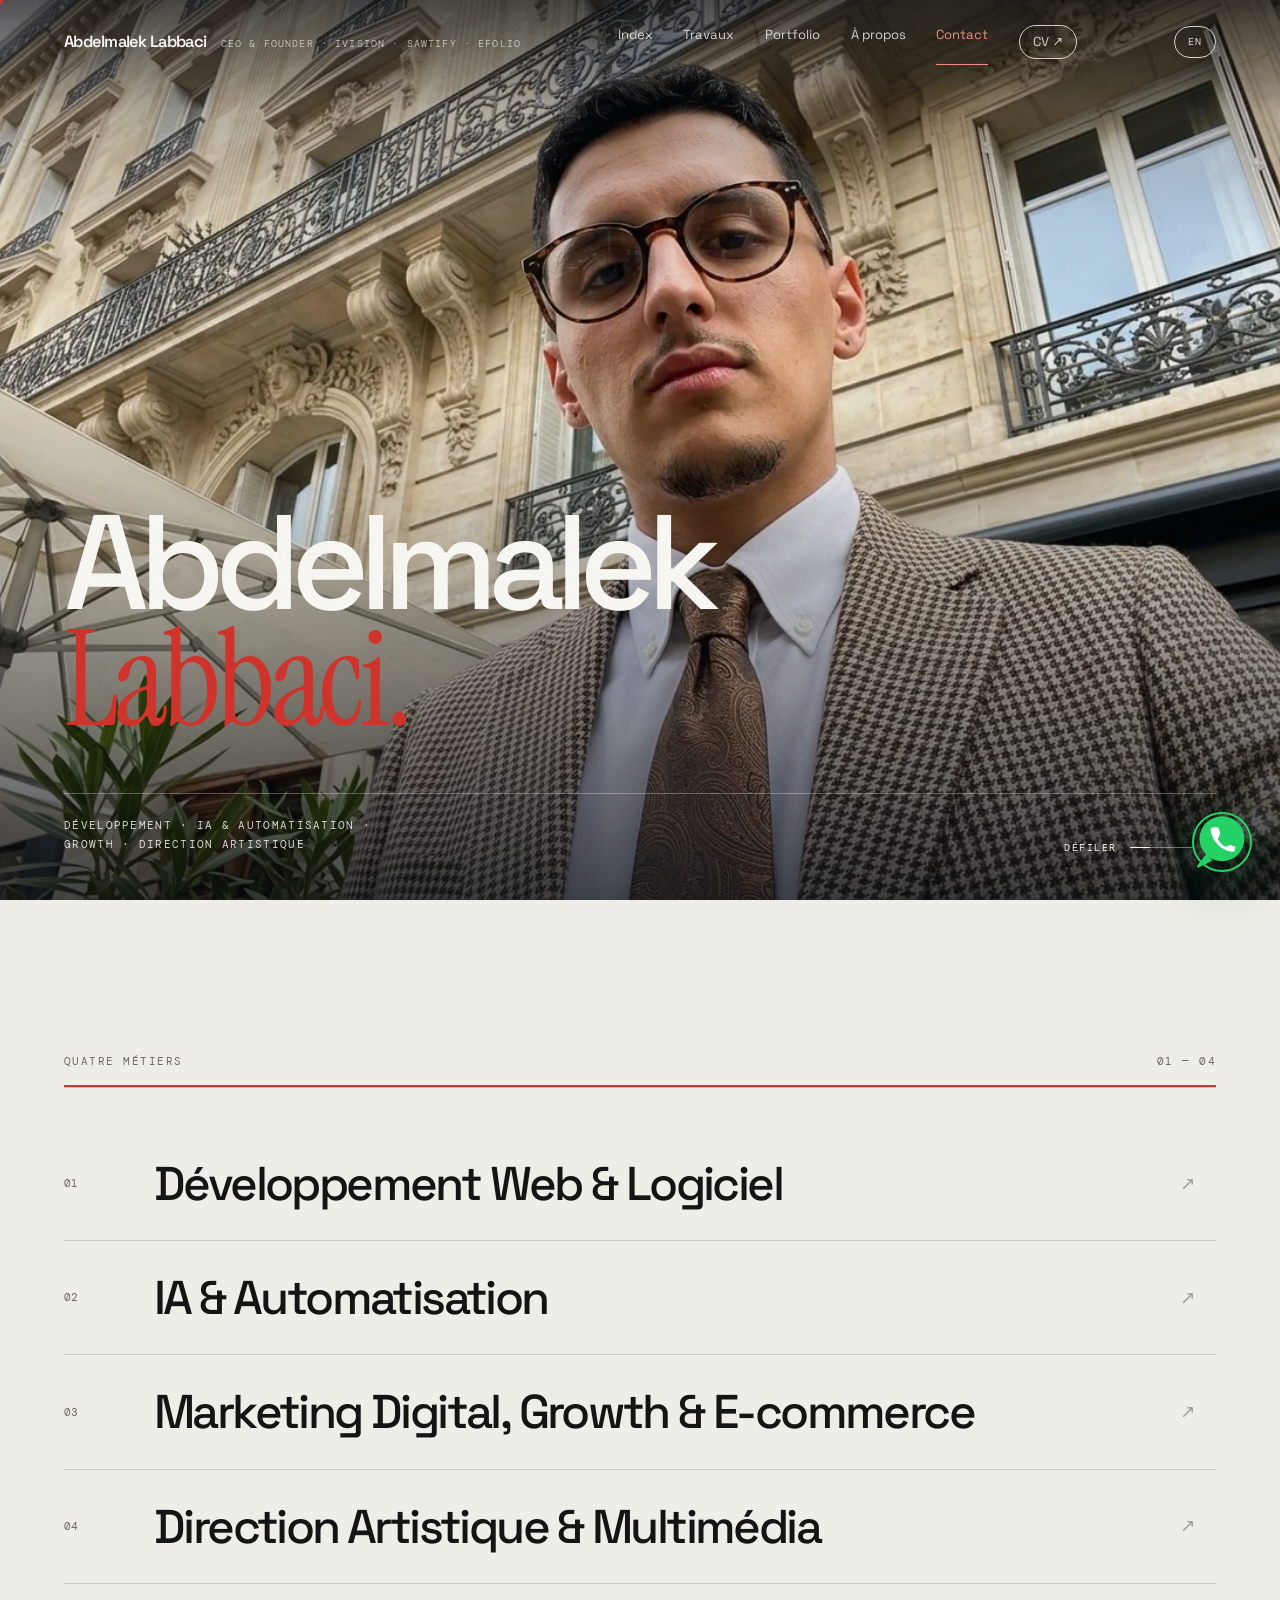
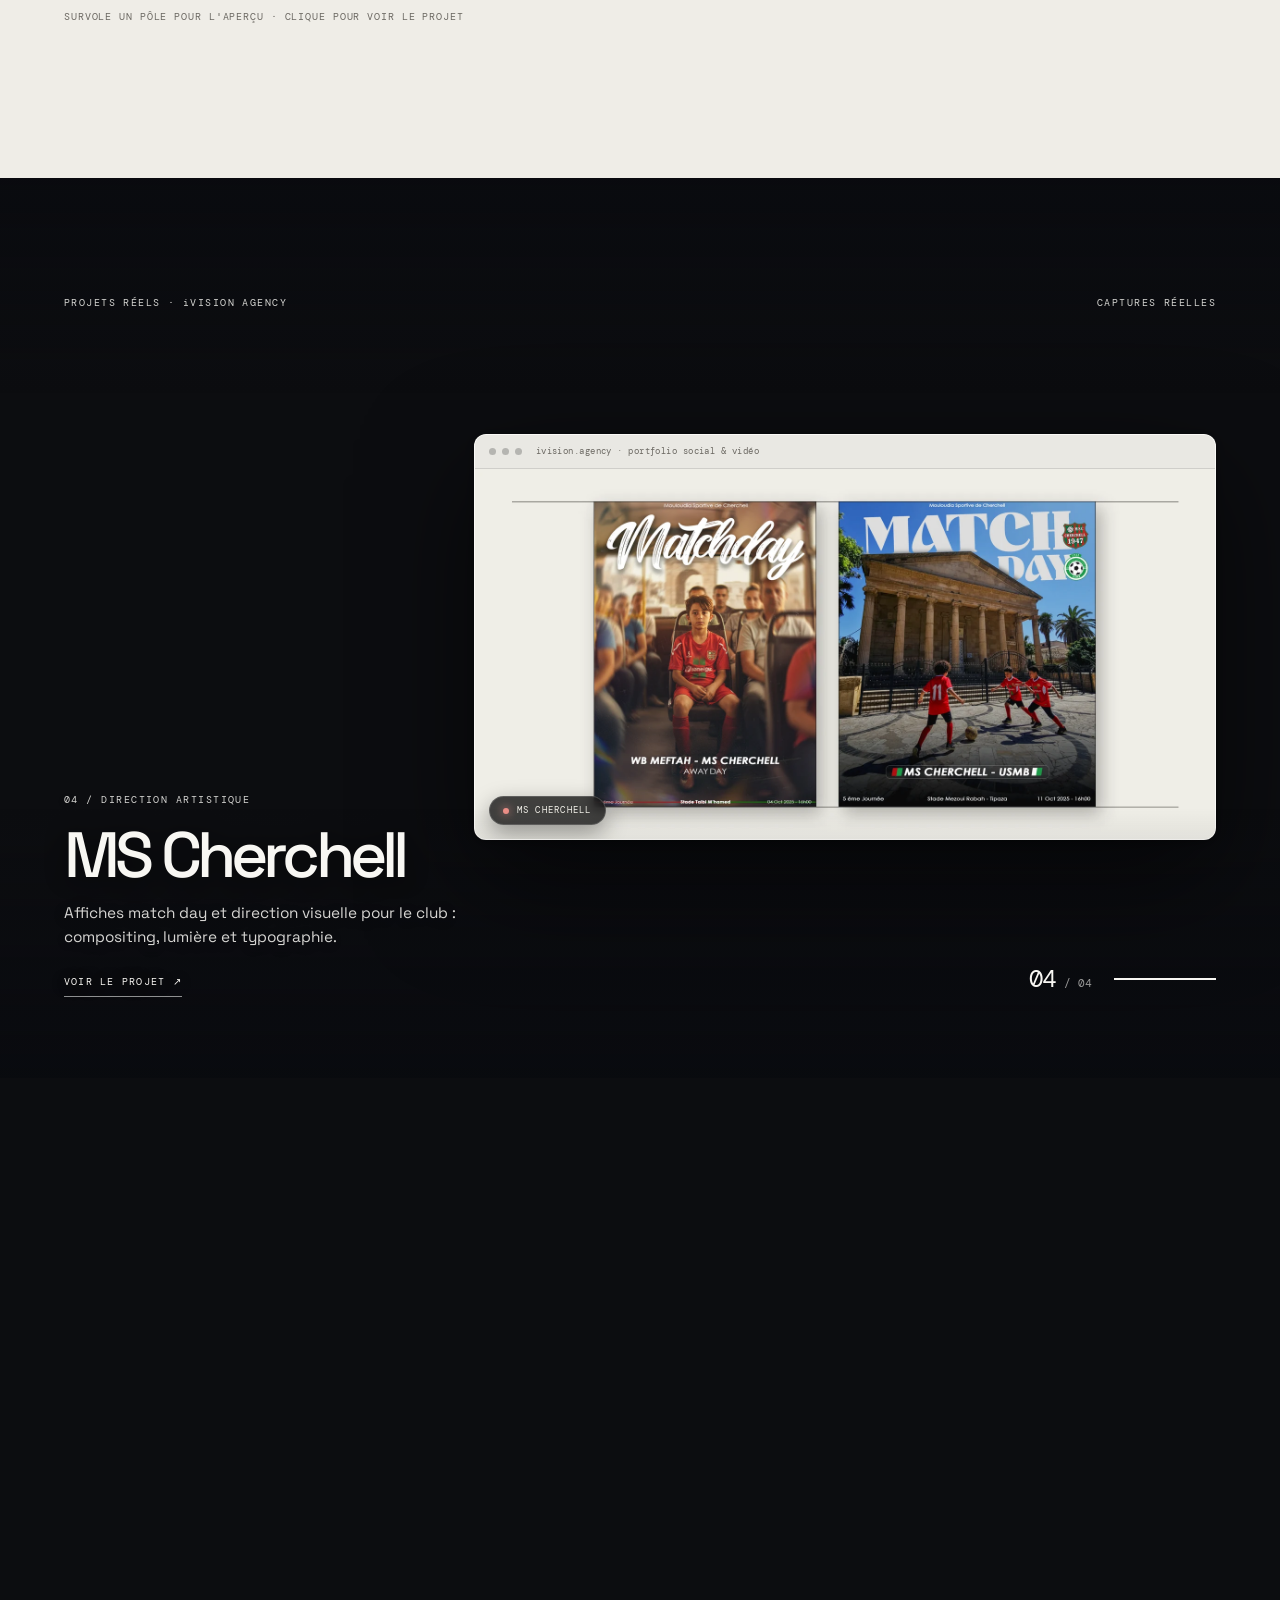
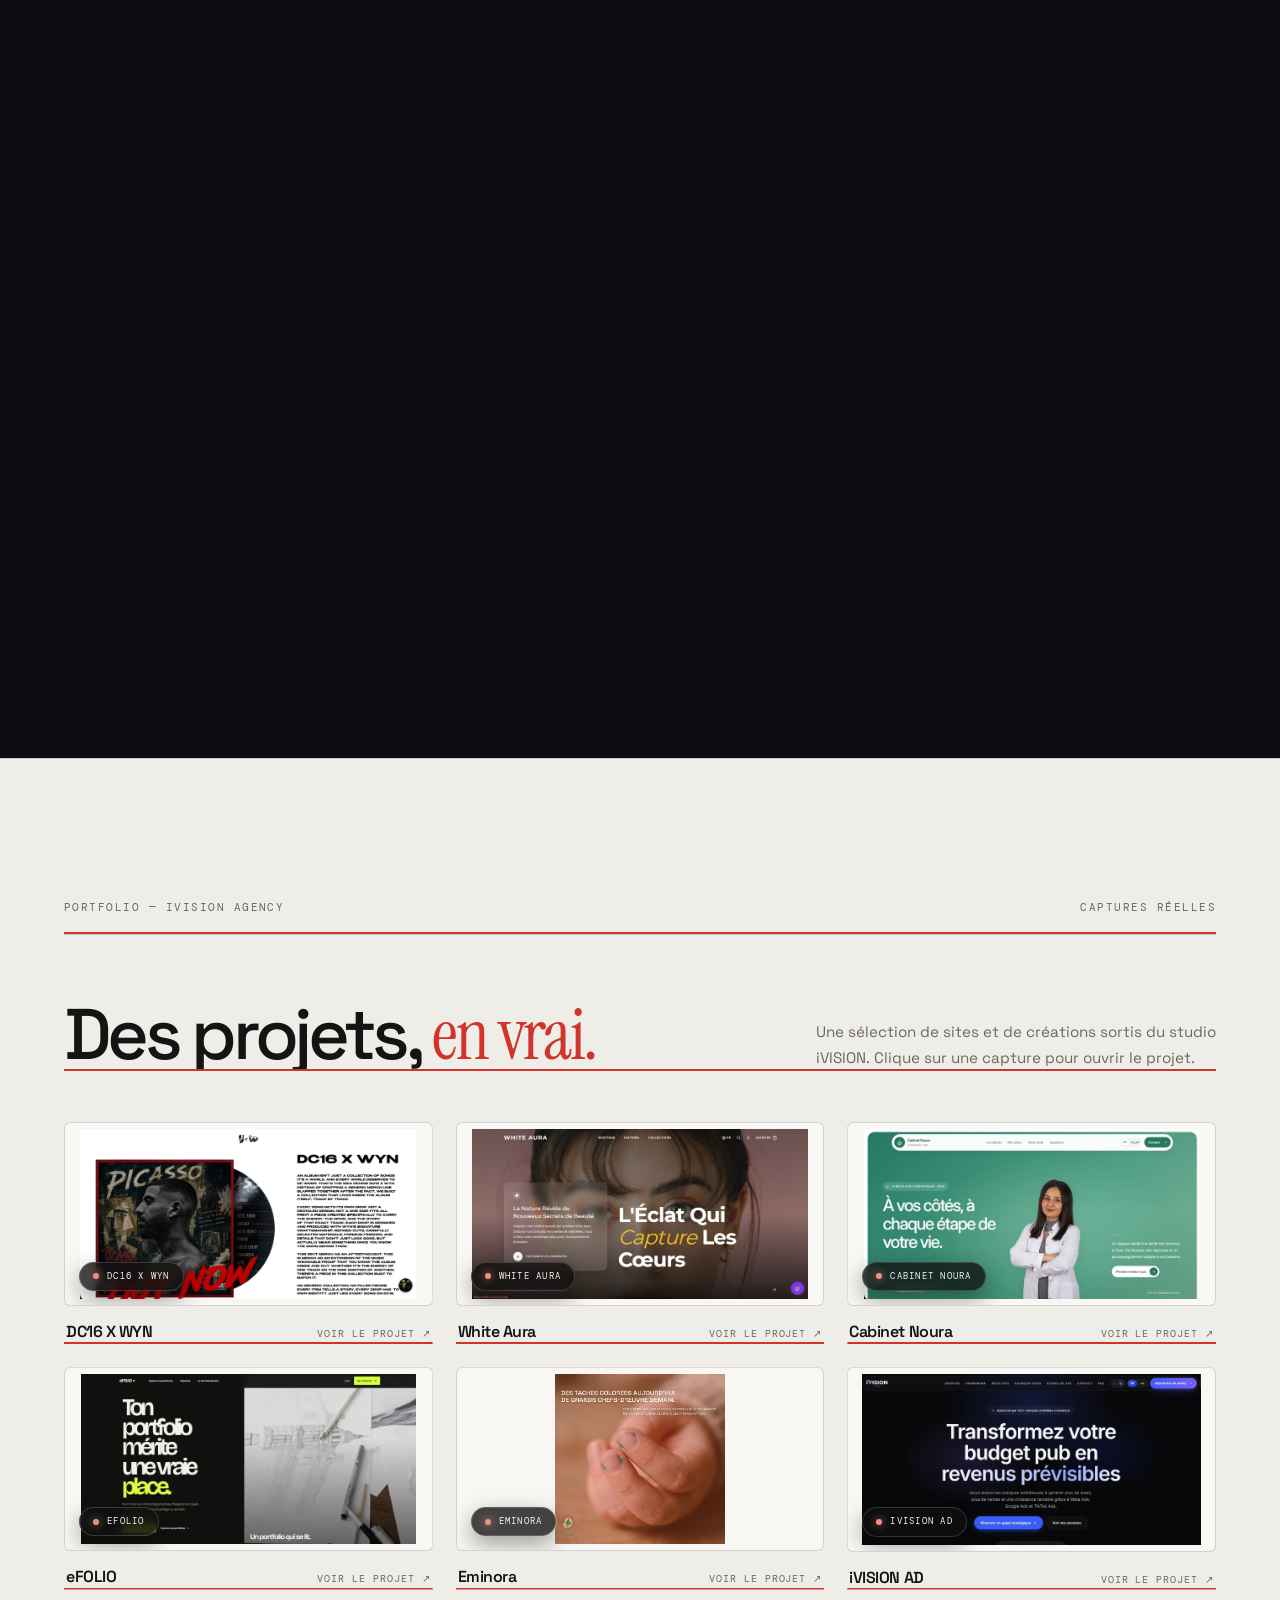
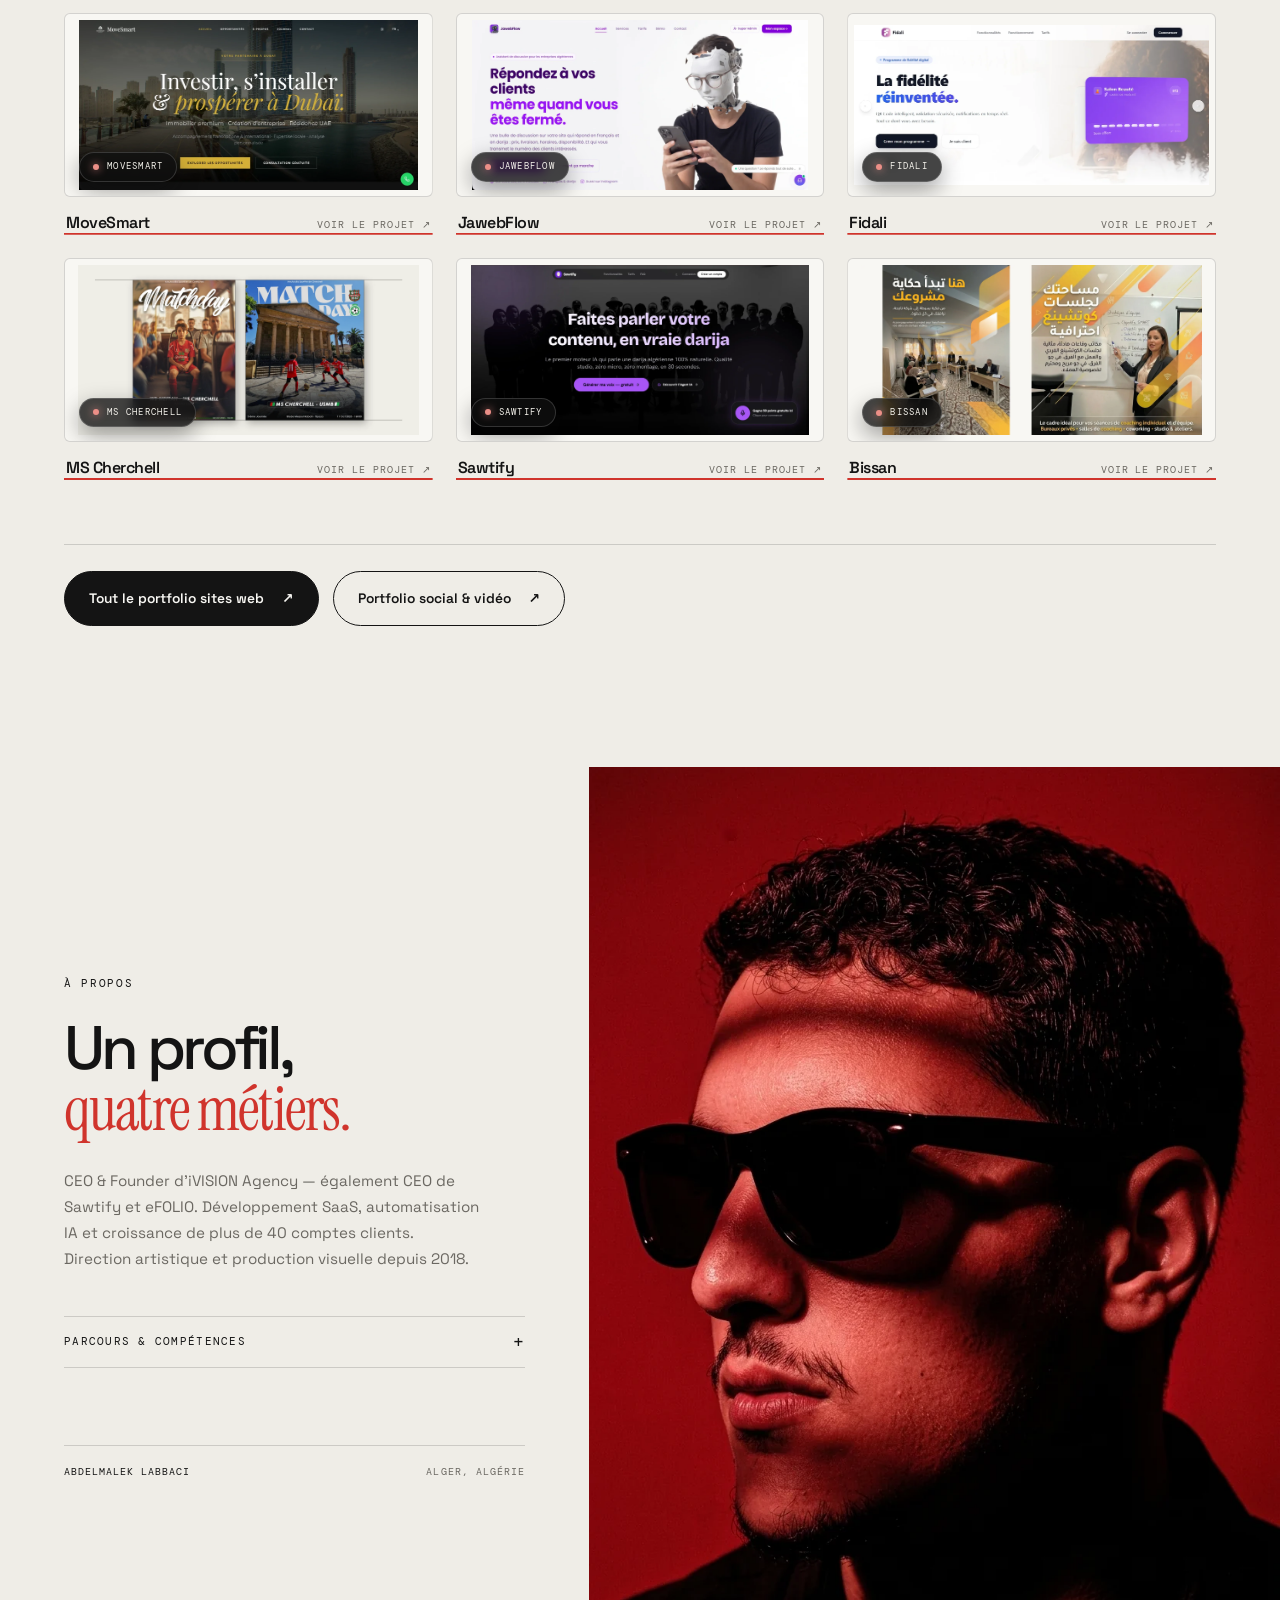
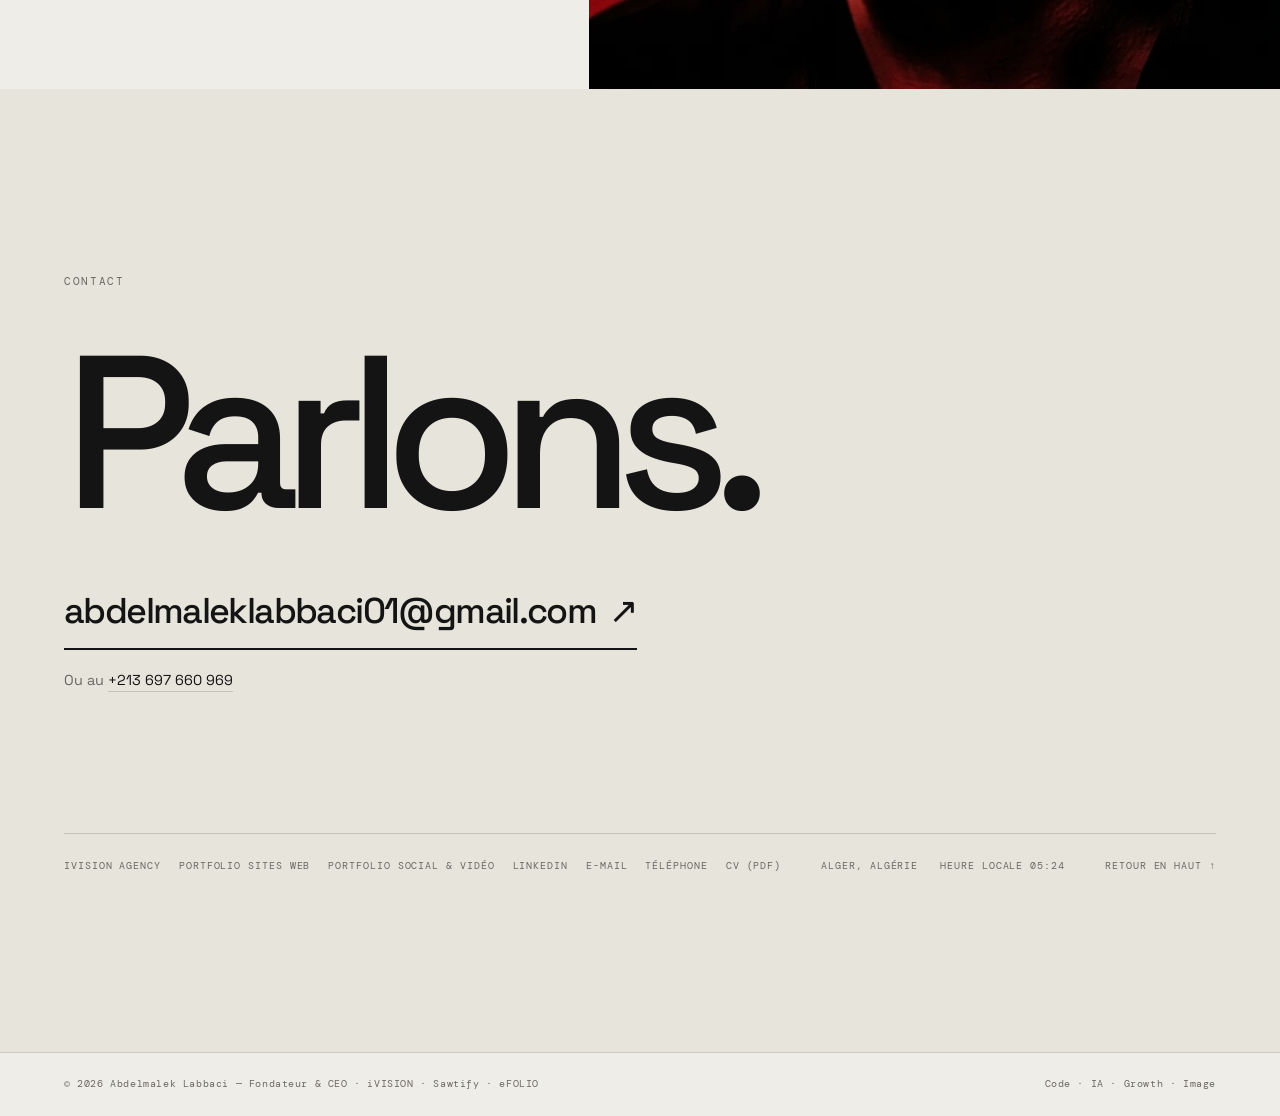
==== index.html @ 884bd398 "Add files via upload" ====
<!DOCTYPE html>
<html lang="fr">
<head>
  <meta charset="utf-8">
  <meta name="viewport" content="width=device-width, initial-scale=1">
  <meta name="description" content="Abdelmalek Labbaci — fondateur technique, développeur SaaS, growth & IA à Alger.">
  <meta name="theme-color" content="#EFEDE7">
  <meta property="og:type" content="website">
  <meta property="og:title" content="Abdelmalek Labbaci — Portfolio">
  <meta property="og:description" content="Fondateur technique, développeur SaaS, growth & IA à Alger. Fondateur d'iVISION Agency.">
  <meta property="og:image" content="apercu.png">
  <meta name="twitter:card" content="summary_large_image">
  <title>Abdelmalek Labbaci — Portfolio</title>
  <link rel="icon" type="image/svg+xml" href="favicon.svg">
  <link rel="preload" href="assets/fonts/space-grotesk-latin.woff2" as="font" type="font/woff2" crossorigin>
  <script>document.documentElement.classList.add('js')</script>
  <link rel="stylesheet" href="assets/css/style.css?v=20261109c">
</head>
<body>

  <div class="grain" aria-hidden="true"></div>
  <div class="progress" aria-hidden="true"><span id="progressBar"></span></div>

  <!-- ================= HEADER ================= -->
  <header class="header" id="header">
    <div class="header__inner wrap">
      <a class="brand" href="#top" aria-label="Retour en haut">
        <strong class="brand__full" data-bind="name">Abdelmalek Labbaci</strong><strong class="brand__short" aria-hidden="true" style="display:none">Abdelmalek</strong>
        <small data-bind="role">CEO &amp; Founder · iVISION · Sawtify · eFOLIO</small>
      </a>
      <nav class="nav" aria-label="Navigation principale">
        <a href="#index" data-i18n="nav.index">Index</a>
        <a href="#work" data-i18n="nav.work">Travaux</a>
        <a href="#portfolio" data-i18n="nav.portfolio">Portfolio</a>
        <a href="#about" data-i18n="nav.about">À propos</a>
        <a href="#contact" data-i18n="nav.contact">Contact</a>
        <a class="nav__cv" data-bind-href="cv" data-cv-download href="assets/RESUMEanglais.pdf" download><span data-i18n="nav.cv">CV</span> ↗</a>
      </nav>
      <div class="header__right">
        <button class="lang" id="langToggle" type="button" aria-label="Switch language">EN</button>
        <button class="menu-btn" id="menuBtn" type="button" aria-label="Ouvrir le menu" aria-expanded="false"><span class="menu-btn__label">MENU</span><span class="menu-btn__bars" aria-hidden="true"></span></button>
      </div>
    </div>
  </header>

  <!-- ================= MENU MOBILE ================= -->
  <div class="menu" id="mobileMenu" aria-hidden="true">
    <nav aria-label="Navigation mobile">
      <a href="#index"><span>01</span><span data-i18n="nav.index">Index</span></a>
      <a href="#work"><span>02</span><span data-i18n="nav.work">Travaux</span></a>
      <a href="#portfolio"><span>03</span><span data-i18n="nav.portfolio">Portfolio</span></a>
      <a href="#about"><span>04</span><span data-i18n="nav.about">À propos</span></a>
      <a href="#contact"><span>05</span><span data-i18n="nav.contact">Contact</span></a>
      <a data-bind-href="cv" data-cv-download href="assets/RESUMEanglais.pdf" download><span>06</span><span data-i18n="nav.cv">CV</span></a>
    </nav>
    <button class="menu__lang" id="menuLangToggle" type="button">EN</button>
    <div class="menu__foot"><span data-bind="email">abdelmaleklabbaci01@gmail.com</span><span data-bind="location">Alger, Algérie</span></div>
  </div>

  <main id="top">

    <!-- ================= HERO ================= -->
    <section class="hero" id="hero">
      <div class="hero__media"><img src="assets/img/abdelmalek-hero.webp" alt="Abdelmalek Labbaci" fetchpriority="high"></div>
      <div class="hero__shade" aria-hidden="true"></div>
      <div class="hero__topshade" aria-hidden="true"></div>
      <div class="hero__content wrap">
        <h1 class="hero__title" data-anim>
          <span data-bind="firstName">Abdelmalek</span>
          <em data-bind="lastName">Labbaci.</em>
        </h1>
        <div class="hero__foot" data-anim>
          <p class="hero__sub" data-i18n="hero.sub">Développement · IA &amp; automatisation · Growth · Direction artistique</p>
          <a class="hero__scroll" href="#index"><span data-i18n="hero.scroll">DÉFILER</span><span class="hero__scroll-line"></span><span aria-hidden="true">↓</span></a>
        </div>
      </div>
    </section>

    <!-- ================= INDEX DES 4 PÔLES ================= -->
    <section class="index-section" id="index">
      <div class="wrap">
        <div class="sec-head line" data-anim>
          <span data-i18n="index.label">QUATRE MÉTIERS</span>
          <span>01 — 04</span>
        </div>
        <ul class="index-list" id="indexList">
          <li class="index-row" data-index="0"><a href="#work"><span class="n">01</span><span class="t" data-i18n="p1">Développement Web &amp; Logiciel</span><span class="arrow" aria-hidden="true">↗</span></a></li>
          <li class="index-row" data-index="1"><a href="#work"><span class="n">02</span><span class="t" data-i18n="p2">IA &amp; Automatisation</span><span class="arrow" aria-hidden="true">↗</span></a></li>
          <li class="index-row" data-index="2"><a href="#work"><span class="n">03</span><span class="t" data-i18n="p3">Marketing Digital, Growth &amp; E-commerce</span><span class="arrow" aria-hidden="true">↗</span></a></li>
          <li class="index-row" data-index="3"><a href="#work"><span class="n">04</span><span class="t" data-i18n="p4">Direction Artistique &amp; Multimédia</span><span class="arrow" aria-hidden="true">↗</span></a></li>
        </ul>
        <p class="index-note"><span class="note--hover" data-i18n="index.note">Survole un pôle pour l'aperçu · clique pour voir le projet</span><span class="note--touch" data-i18n="index.noteTouch">Touche un pôle pour voir le projet</span></p>
      </div>
      <div class="preview" id="preview" aria-hidden="true"><img id="previewImg" src="assets/img/real-movesmart.webp" alt=""></div>
    </section>

    <!-- ================= GALERIE PLEIN ÉCRAN ================= -->
    <section class="stage" id="work">
      <div class="stage__viewport">
        <div class="stage__images">
          <figure class="stage__img is-active" data-i="0">
            <div class="shot"><div class="shot__bar"><span class="shot__dots"><i></i><i></i><i></i></span><span class="shot__url">movesmart-ecru.vercel.app</span></div>
              <div class="shot__screen"><img src="assets/img/real-movesmart.webp" alt="Capture complète du site MoveSmart, immobilier à Dubaï" loading="eager"></div><span class="shot__tag">MoveSmart</span></div>
          </figure>
          <figure class="stage__img" data-i="1">
            <div class="shot"><div class="shot__bar"><span class="shot__dots"><i></i><i></i><i></i></span><span class="shot__url">ivision.agency · portfolio sites web</span></div>
              <div class="shot__screen"><img src="assets/img/real-jawebflow.webp" alt="Capture complète du site JawebFlow, assistant de discussion pour entreprises" loading="eager"></div><span class="shot__tag">JawebFlow</span></div>
          </figure>
          <figure class="stage__img" data-i="2">
            <div class="shot"><div class="shot__bar"><span class="shot__dots"><i></i><i></i><i></i></span><span class="shot__url">fidali.vercel.app</span></div>
              <div class="shot__screen"><img src="assets/img/real-fidali.webp" alt="Capture complète du site Fidali, programme de fidélité digital" loading="eager"></div><span class="shot__tag">Fidali</span></div>
          </figure>
          <figure class="stage__img" data-i="3">
            <div class="shot"><div class="shot__bar"><span class="shot__dots"><i></i><i></i><i></i></span><span class="shot__url">ivision.agency · portfolio social &amp; vidéo</span></div>
              <div class="shot__screen"><img src="assets/img/real-msc.webp" alt="Deux affiches Match Day MS Cherchell, présentées en planche" loading="eager"></div><span class="shot__tag">MS Cherchell</span></div>
          </figure>
        </div>
        <div class="stage__shade" aria-hidden="true"></div>
        <div class="stage__top wrap">
          <span data-i18n="work.label">PROJETS RÉELS · iVISION AGENCY</span>
          <span>CAPTURES RÉELLES</span>
        </div>
        <div class="stage__captions">
          <div class="cap is-active" data-i="0">
            <span class="cap__meta">01 / <span data-i18n="cat1">DÉVELOPPEMENT &amp; SAAS</span></span>
            <h2>MoveSmart</h2>
            <p data-i18n="c1">Site vitrine immobilier pour Dubaï : présentation immersive, opportunités, journal et prise de contact.</p>
            <a href="https://movesmart-ecru.vercel.app/" target="_blank" rel="noopener noreferrer"><span data-i18n="work.more">Voir le projet</span> <span aria-hidden="true">↗</span></a>
          </div>
          <div class="cap" data-i="1">
            <span class="cap__meta">02 / <span data-i18n="cat2">IA &amp; AUTOMATISATION</span></span>
            <h2>JawebFlow</h2>
            <p data-i18n="c2">Assistant de discussion pour entreprises : réponses en français et darija, démo et espace personnel.</p>
            <a data-bind-href="portfolioSites" href="https://ivision.agency/portfolio-sites-web-algerie.html" target="_blank" rel="noopener noreferrer"><span data-i18n="work.more">Voir le projet</span> <span aria-hidden="true">↗</span></a>
          </div>
          <div class="cap" data-i="2">
            <span class="cap__meta">03 / <span data-i18n="cat3">GROWTH &amp; E-COMMERCE</span></span>
            <h2>Fidali</h2>
            <p data-i18n="c3">Programme de fidélité digital : QR code intelligent, validation sécurisée et notifications en temps réel.</p>
            <a href="https://fidali.vercel.app/" target="_blank" rel="noopener noreferrer"><span data-i18n="work.more">Voir le projet</span> <span aria-hidden="true">↗</span></a>
          </div>
          <div class="cap" data-i="3">
            <span class="cap__meta">04 / <span data-i18n="cat4">DIRECTION ARTISTIQUE</span></span>
            <h2>MS Cherchell</h2>
            <p data-i18n="c4">Affiches match day et direction visuelle pour le club : compositing, lumière et typographie.</p>
            <a data-bind-href="portfolioSocial" href="https://ivision.agency/portfolio-social-media-algerie.html" target="_blank" rel="noopener noreferrer"><span data-i18n="work.more">Voir le projet</span> <span aria-hidden="true">↗</span></a>
          </div>
        </div>
        <div class="stage__rail">
          <span class="rail__num" id="stageNum">01</span><span class="rail__total">/ 04</span>
          <span class="rail__bar"><i id="railFill"></i></span>
        </div>
      </div>
    </section>

    <!-- ================= TRAVAUX — VERSION MOBILE ================= -->
    <section class="work-m" id="workMobile">
      <div class="wrap">
        <div class="sec-head line" data-anim><span data-i18n="work.label">PROJETS RÉELS · iVISION AGENCY</span><span data-i18n="folio.meta">CAPTURES RÉELLES</span></div>
        <div class="work-m__list">
          <article class="work-m__item line" data-anim>
            <a class="work-m__shot" href="https://movesmart-ecru.vercel.app/" target="_blank" rel="noopener noreferrer">
              <div class="shot"><div class="shot__bar"><span class="shot__dots"><i></i><i></i><i></i></span><span class="shot__url">movesmart-ecru.vercel.app</span></div>
                <div class="shot__screen"><img src="assets/img/real-movesmart.webp" alt="Capture complète du site MoveSmart" loading="lazy"></div><span class="shot__tag">MoveSmart</span></div>
            </a>
            <div class="work-m__text">
              <span class="work-m__meta">01 / <span data-i18n="cat1">DÉVELOPPEMENT &amp; SAAS</span></span>
              <h2>MoveSmart</h2>
              <p data-i18n="c1">Site vitrine immobilier pour Dubaï : présentation immersive, opportunités, journal et prise de contact.</p>
              <a class="work-m__link" href="https://movesmart-ecru.vercel.app/" target="_blank" rel="noopener noreferrer"><span data-i18n="work.more">Voir le projet</span> <span aria-hidden="true">↗</span></a>
            </div>
          </article>
          <article class="work-m__item line" data-anim>
            <a class="work-m__shot" href="https://ivision.agency/portfolio-sites-web-algerie.html" data-bind-href="portfolioSites" target="_blank" rel="noopener noreferrer">
              <div class="shot"><div class="shot__bar"><span class="shot__dots"><i></i><i></i><i></i></span><span class="shot__url">ivision.agency · portfolio sites web</span></div>
                <div class="shot__screen"><img src="assets/img/real-jawebflow.webp" alt="Capture complète du site JawebFlow" loading="lazy"></div><span class="shot__tag">JawebFlow</span></div>
            </a>
            <div class="work-m__text">
              <span class="work-m__meta">02 / <span data-i18n="cat2">IA &amp; AUTOMATISATION</span></span>
              <h2>JawebFlow</h2>
              <p data-i18n="c2">Assistant de discussion pour entreprises : réponses en français et darija, démo et espace personnel.</p>
              <a class="work-m__link" href="https://ivision.agency/portfolio-sites-web-algerie.html" data-bind-href="portfolioSites" target="_blank" rel="noopener noreferrer"><span data-i18n="work.more">Voir le projet</span> <span aria-hidden="true">↗</span></a>
            </div>
          </article>
          <article class="work-m__item line" data-anim>
            <a class="work-m__shot" href="https://fidali.vercel.app/" target="_blank" rel="noopener noreferrer">
              <div class="shot"><div class="shot__bar"><span class="shot__dots"><i></i><i></i><i></i></span><span class="shot__url">fidali.vercel.app</span></div>
                <div class="shot__screen"><img src="assets/img/real-fidali.webp" alt="Capture complète du site Fidali" loading="lazy"></div><span class="shot__tag">Fidali</span></div>
            </a>
            <div class="work-m__text">
              <span class="work-m__meta">03 / <span data-i18n="cat3">GROWTH &amp; E-COMMERCE</span></span>
              <h2>Fidali</h2>
              <p data-i18n="c3">Programme de fidélité digital : QR code intelligent, validation sécurisée et notifications en temps réel.</p>
              <a class="work-m__link" href="https://fidali.vercel.app/" target="_blank" rel="noopener noreferrer"><span data-i18n="work.more">Voir le projet</span> <span aria-hidden="true">↗</span></a>
            </div>
          </article>
          <article class="work-m__item line" data-anim>
            <a class="work-m__shot" href="https://ivision.agency/portfolio-social-media-algerie.html" data-bind-href="portfolioSocial" target="_blank" rel="noopener noreferrer">
              <div class="shot"><div class="shot__bar"><span class="shot__dots"><i></i><i></i><i></i></span><span class="shot__url">ivision.agency · portfolio social & vidéo</span></div>
                <div class="shot__screen"><img src="assets/img/real-msc.webp" alt="Deux affiches Match Day MS Cherchell" loading="lazy"></div><span class="shot__tag">MS Cherchell</span></div>
            </a>
            <div class="work-m__text">
              <span class="work-m__meta">04 / <span data-i18n="cat4">DIRECTION ARTISTIQUE</span></span>
              <h2>MS Cherchell</h2>
              <p data-i18n="c4">Affiches match day et direction visuelle pour le club : compositing, lumière et typographie.</p>
              <a class="work-m__link" href="https://ivision.agency/portfolio-social-media-algerie.html" data-bind-href="portfolioSocial" target="_blank" rel="noopener noreferrer"><span data-i18n="work.more">Voir le projet</span> <span aria-hidden="true">↗</span></a>
            </div>
          </article>
        </div>
      </div>
    </section>

    <!-- ================= PORTFOLIO IVISION (captures réelles) ================= -->
    <section class="folio" id="portfolio">
      <div class="wrap">
        <div class="sec-head line" data-anim>
          <span data-i18n="folio.label">PORTFOLIO — iVISION AGENCY</span>
          <span data-i18n="folio.meta">CAPTURES RÉELLES</span>
        </div>
        <div class="folio__head line" data-anim>
          <h2 class="folio__title"><span data-i18n="folio.t1">Des projets,</span> <em data-i18n="folio.t2">en vrai.</em></h2>
          <p class="folio__intro" data-i18n="folio.intro">Une sélection de sites et de créations sortis du studio iVISION. Clique sur une capture pour ouvrir le projet.</p>
        </div>
        <div class="folio__grid" id="captureGrid"></div>
        <div class="folio__actions" data-anim>
          <a class="folio__btn" data-bind-href="portfolioSites" href="https://ivision.agency/portfolio-sites-web-algerie.html" target="_blank" rel="noopener noreferrer"><span data-i18n="folio.btn1">Tout le portfolio sites web</span><span aria-hidden="true">↗</span></a>
          <a class="folio__btn folio__btn--ghost" data-bind-href="portfolioSocial" href="https://ivision.agency/portfolio-social-media-algerie.html" target="_blank" rel="noopener noreferrer"><span data-i18n="folio.btn2">Portfolio social &amp; vidéo</span><span aria-hidden="true">↗</span></a>
        </div>
      </div>
    </section>

    <!-- ================= À PROPOS + PARCOURS ================= -->
    <section class="about" id="about">
      <div class="about__col" data-reveal>
        <span class="tag" data-i18n="about.tag">À PROPOS</span>
        <h2 class="about__title"><span data-i18n="about.l1">Un profil,</span><em data-i18n="about.l2">quatre métiers.</em></h2>
        <p class="about__text" data-i18n="about.text">Fondateur d'iVISION Agency : développement SaaS, automatisation IA et croissance de plus de 40 comptes clients. Direction artistique et production visuelle depuis 2018.</p>

        <button class="cv-toggle" id="cvToggle" type="button" aria-expanded="false" aria-controls="cvPanel">
          <span class="cv-toggle__label" data-i18n="cv.toggle">Parcours &amp; compétences</span><span class="cv-toggle__icon" aria-hidden="true">+</span>
        </button>

        <div class="cv-panel" id="cvPanel" inert>
          <div class="cv-panel__inner">
            <div class="cv-block">
              <span class="cv-label" data-i18n="cv.exp">EXPÉRIENCE</span>
              <ul class="cv-list">
                <li><b>2025 —</b><span data-i18n="cv.e1">Fondateur &amp; Marketing Manager · iVISION Agency (40+ comptes clients)</span></li>
                <li><b>2022 —</b><span data-i18n="cv.e2">Développeur freelance &amp; builder SaaS · applications web sur mesure</span></li>
                <li><b data-i18n="cv.e3date">Juin 2024 —</b><span data-i18n="cv.e3">Art Director · MS Cherchell (club de football)</span></li>
                <li><b>2022–24</b><span data-i18n="cv.e4">Graphiste · JIL-FM (radio nationale)</span></li>
                <li><b>2022</b><span data-i18n="cv.e5">Media Manager · Club MSC</span></li>
                <li><b>2018 —</b><span data-i18n="cv.e6">Graphiste, vidéaste &amp; monteur freelance</span></li>
                <li><b data-i18n="cv.projectsLabel">PROJETS</b><span data-i18n="cv.projects">RAWDHA+ · Fidali · MOVESMART (Dubaï) · Influnzy</span></li>
              </ul>
            </div>
            <div class="cv-block">
              <span class="cv-label" data-i18n="cv.skills">COMPÉTENCES</span>
              <p class="cv-line"><b data-i18n="cv.s1t">Dev</b> <span data-i18n="cv.s1">React · TypeScript · Next.js · Vite · Tailwind · Python · Supabase · PostgreSQL · REST APIs · GitHub · Vercel</span></p>
              <p class="cv-line"><b data-i18n="cv.s2t">IA</b> <span data-i18n="cv.s2">AI agents · prompt engineering · fine-tuning · RAG · Claude Code · LLM APIs · Edge Functions · pg_cron · webhooks</span></p>
              <p class="cv-line"><b data-i18n="cv.s3t">Growth</b> <span data-i18n="cv.s3">Meta Ads · GA4 · tunnels de conversion · Shopify · cash on delivery · Fidali</span></p>
              <p class="cv-line"><b data-i18n="cv.s4t">Création</b> <span data-i18n="cv.s4">Direction artistique · identité visuelle · UI/UX · photo · vidéo · Photoshop · Illustrator · InDesign · Premiere Pro · After Effects · CapCut</span></p>
            </div>
            <div class="cv-block">
              <span class="cv-label" data-i18n="cv.edu">FORMATION &amp; LANGUES</span>
              <p class="cv-line" data-i18n="cv.edu1">Diplôme de technicien supérieur en informatique, gestion de bases de données — INSFP Bousmail, 2021</p>
              <p class="cv-line" data-i18n="cv.edu2">Certificat de stage en design graphique &amp; montage vidéo — Ministère de l'Enseignement supérieur, 2022</p>
              <p class="cv-line" data-i18n="cv.edu3">Claude 101 &amp; Claude Code in Action — Anthropic Education</p>
              <p class="cv-line cv-line--lang" data-i18n="cv.lang">Arabe : natif · Français : courant · Anglais : professionnel</p>
            </div>
            <p class="cv-line cv-links"><b data-i18n="cv.linksLabel">PORTFOLIOS</b> <a data-bind-href="portfolioSites" href="https://ivision.agency/portfolio-sites-web-algerie.html" target="_blank" rel="noopener noreferrer" data-i18n="cv.link1">Sites web ↗</a> <a data-bind-href="portfolioSocial" href="https://ivision.agency/portfolio-social-media-algerie.html" target="_blank" rel="noopener noreferrer" data-i18n="cv.link2">Social &amp; vidéo ↗</a></p>
            <a class="cv-download" data-bind-href="cv" data-cv-download href="assets/RESUMEanglais.pdf" download><span data-i18n="cv.download">Télécharger le CV (PDF, anglais)</span> <span aria-hidden="true">↗</span></a>
          </div>
        </div>

        <div class="about__sign"><span data-bind="name">Abdelmalek Labbaci</span><span data-bind="location">Alger, Algérie</span></div>
      </div>
      <div class="about__media" data-anim><img src="assets/img/abdelmalek-portrait.webp" alt="Abdelmalek Labbaci, portrait" loading="lazy"></div>
    </section>

    <!-- ================= CONTACT ================= -->
    <section class="contact" id="contact">
      <div class="wrap">
        <span class="tag" data-i18n="contact.tag">CONTACT</span>
        <h2 class="contact__title" data-reveal data-i18n="contact.title">Parlons.</h2>
        <a class="contact__mail" data-anim data-bind-href="email" href="mailto:abdelmaleklabbaci01@gmail.com"><span data-bind="email">abdelmaleklabbaci01@gmail.com</span><span aria-hidden="true">↗</span></a>
        <p class="contact__phone" data-anim><span data-i18n="contact.phone">Ou au</span> <a data-bind-href="phoneHref" href="tel:+213697660969"><span data-bind="phone">+213 697 660 969</span></a></p>
        <div class="contact__bottom" data-anim>
          <div class="socials" id="socials"></div>
          <div class="contact__meta"><span data-bind="location">Alger, Algérie</span><span id="localTime"></span></div>
          <a class="contact__top" href="#top"><span data-i18n="footer.top">Retour en haut</span> <span aria-hidden="true">↑</span></a>
        </div>
      </div>
    </section>
  </main>

  <footer class="footer">
    <div class="wrap footer__inner" data-anim>
      <span>© <span data-bind="year">2026</span> <span data-bind="name">Abdelmalek Labbaci</span> — <span data-i18n="footer.note">Fondateur · iVISION Agency</span></span>
      <span data-i18n="footer.tagline">Code · IA · Growth · Image</span>
    </div>
  </footer>

  <!-- ================= WHATSAPP BUBBLE ================= -->
  <a class="wa-bubble" href="https://wa.me/213697660969?text=Bonjour%20Abdelmalek%20!" target="_blank" rel="noopener noreferrer" aria-label="Discuter sur WhatsApp">
    <svg viewBox="0 0 64 64" role="img" aria-hidden="true">
      <circle cx="32" cy="28.5" r="24" fill="#25D366"/>
      <path fill="#25D366" stroke="#25D366" stroke-width="2.5" stroke-linejoin="round" d="M15.5 46.5 L6.5 58 L20 51.5 Z"/>
      <g transform="translate(17 13.5) scale(1.32)" fill="#FFFFFF">
        <path d="M22 16.92v3a2 2 0 0 1-2.18 2 19.79 19.79 0 0 1-8.63-3.07 19.5 19.5 0 0 1-6-6 19.79 19.79 0 0 1-3.07-8.67A2 2 0 0 1 4.11 2h3a2 2 0 0 1 2 1.72c.13.96.36 1.9.7 2.81a2 2 0 0 1-.45 2.11L8.09 11.91a16 16 0 0 0 6 6l3.27-1.27a2 2 0 0 1 2.11.45c.91.34 1.85.57 2.81.7A2 2 0 0 1 22 16.92z"/>
      </g>
    </svg>
    <span class="wa-bubble__ping" aria-hidden="true"></span>
    <span class="wa-bubble__label" data-i18n="wa.label">Discute avec moi</span>
  </a>

  <script src="assets/js/config.js?v=20261109c"></script>
  <script src="assets/js/main.js?v=20261109c"></script>
</body>
</html>
---- assets/css/style.css ----
/* ============================================================
   PORTFOLIO v2 — « Plein écran & images »
   Lumière, papier chaud, un seul accent bleu cobalt, peu de texte.
   ============================================================ */

/* ---------- Fonts ---------- */
@font-face{font-family:"Space Grotesk";src:url("../fonts/space-grotesk-latin.woff2") format("woff2");font-weight:300 700;font-display:swap;unicode-range:U+0000-00FF,U+0131,U+0152-0153,U+02BB-02BC,U+02C6,U+02DA,U+02DC,U+0304,U+0308,U+0329,U+2000-206F,U+20AC,U+2122,U+2191,U+2193,U+2212,U+2215,U+FEFF,U+FFFD}
@font-face{font-family:"Space Grotesk";src:url("../fonts/space-grotesk-latin-ext.woff2") format("woff2");font-weight:300 700;font-display:swap;unicode-range:U+0100-02BA,U+02BD-02C5,U+02C7-02CC,U+02CE-02D7,U+02DD-02FF,U+0304,U+0308,U+0329,U+1D00-1DBF,U+1E00-1E9F,U+1EF2-1EFF,U+2020,U+20A0-20AB,U+20AD-20C4,U+2113,U+2C60-2C7F,U+A720-A7FF}
@font-face{font-family:"DM Mono";src:url("../fonts/dm-mono-400.woff2") format("woff2");font-weight:400;font-display:swap}
@font-face{font-family:"DM Mono";src:url("../fonts/dm-mono-500.woff2") format("woff2");font-weight:500;font-display:swap}
@font-face{font-family:"Instrument Serif";src:url("../fonts/instrument-serif.woff2") format("woff2");font-weight:400;font-style:normal;font-display:swap}
@font-face{font-family:"Instrument Serif";src:url("../fonts/instrument-serif-italic.woff2") format("woff2");font-weight:400;font-style:italic;font-display:swap}

/* ---------- Tokens ---------- */
:root{
  --paper:#EFEDE7; --paper-2:#E7E4DC; --ink:#141414; --muted:#6B6862;
  --line:rgba(20,20,20,.16); --line-soft:rgba(20,20,20,.09);
  --accent:#D0342C; --accent-light:#EC8F87; --white:#F8F7F3;
  --ease:cubic-bezier(.22,1,.36,1);
  --pad:clamp(20px,5vw,72px);
}
*,*::before,*::after{box-sizing:border-box}
html{scroll-behavior:smooth;-webkit-text-size-adjust:100%}
#index,#portfolio,#about,#contact{scroll-margin-top:88px}
body{margin:0;background:var(--paper);color:var(--ink);font-family:"Space Grotesk",system-ui,-apple-system,sans-serif;font-size:16px;line-height:1.5;overflow-x:hidden}
body.menu-open{overflow:hidden}
::selection{background:var(--accent);color:var(--white)}
a{color:inherit;text-decoration:none}
button{font:inherit;cursor:pointer}
img{display:block;max-width:100%}
ul,ol{margin:0;padding:0;list-style:none}
h1,h2,p,figure{margin:0}
:focus-visible{outline:2px solid var(--accent);outline-offset:5px}
.wrap{width:100%;max-width:1560px;margin-inline:auto;padding-inline:var(--pad)}
.tag,.sec-head,.index-note,.cap__meta,.cap a,.stage__top,.stage__rail,.hero__sub,.hero__scroll,.menu__foot,.contact__bottom,.footer,.lang,.brand small,.about__sign,.about__text{font-family:"DM Mono",monospace}
.tag{font-size:.66rem;letter-spacing:.16em;text-transform:uppercase}

/* ---------- Ambiance ---------- */
.grain{position:fixed;inset:0;z-index:9998;pointer-events:none;opacity:.05;mix-blend-mode:multiply;background-image:url("data:image/svg+xml,%3Csvg xmlns='http://www.w3.org/2000/svg' width='180' height='180'%3E%3Cfilter id='n'%3E%3CfeTurbulence type='fractalNoise' baseFrequency='.82' numOctaves='3' stitchTiles='stitch'/%3E%3C/filter%3E%3Crect width='100%25' height='100%25' filter='url(%23n)'/%3E%3C/svg%3E")}
.progress{position:fixed;top:0;left:0;right:0;height:2px;z-index:120;pointer-events:none}
.progress span{display:block;position:relative;height:100%;width:0;background:var(--accent);box-shadow:0 0 12px rgba(208,52,44,.5)}
.progress span::after{content:"";position:absolute;right:-3px;top:-2px;width:6px;height:6px;border-radius:50%;background:var(--accent);box-shadow:0 0 14px var(--accent)}

/* ---------- Header ---------- */
.header{position:fixed;top:0;left:0;right:0;z-index:100;color:var(--white);border-bottom:1px solid transparent;transition:background .45s,color .45s,border-color .45s}
.header.is-solid{background:color-mix(in srgb,var(--paper) 94%,transparent);backdrop-filter:blur(16px) saturate(130%);-webkit-backdrop-filter:blur(16px) saturate(130%);color:var(--ink);border-bottom-color:var(--line)}
.header__inner{height:84px;display:flex;align-items:center;justify-content:space-between;gap:24px}
.brand{display:flex;align-items:baseline;gap:14px;flex-shrink:0}
.brand strong{font-size:1.02rem;font-weight:600;letter-spacing:-.035em}
.brand small{font-size:.6rem;letter-spacing:.12em;text-transform:uppercase;opacity:.65}
.brand__short{display:none}
.nav{display:flex;gap:clamp(18px,2.4vw,38px)}
.nav a{position:relative;font-size:.82rem;opacity:.82;transition:opacity .25s,color .25s}
.nav a::after{content:"";position:absolute;left:0;bottom:-6px;width:0;height:1px;background:currentColor;transition:width .35s var(--ease)}
.nav a:hover,.nav a.is-active{opacity:1;color:var(--accent-light)}
.header.is-solid .nav a:hover,.header.is-solid .nav a.is-active{color:var(--accent)}
.nav a:hover::after,.nav a.is-active::after{width:100%}
.header__right{display:flex;align-items:center;gap:12px}
.lang{border:1px solid currentColor;background:transparent;color:inherit;border-radius:100px;padding:.44rem .82rem;font-size:.65rem;letter-spacing:.1em;opacity:.85;transition:opacity .25s,background .25s}
.lang:hover{opacity:1}
.menu-btn{display:none;align-items:center;gap:10px;background:transparent;border:0;color:inherit;padding:8px 0}
.menu-btn__label{font-family:"DM Mono",monospace;font-size:.66rem;letter-spacing:.12em}
.menu-btn__bars{position:relative;display:block;width:20px;height:12px}
.menu-btn__bars::before,.menu-btn__bars::after{content:"";position:absolute;left:0;height:1.5px;background:currentColor;transition:width .3s}
.menu-btn__bars::before{top:2px;width:20px}
.menu-btn__bars::after{top:9px;width:13px}
.menu-btn:hover .menu-btn__bars::after{width:20px}
/* Le header flotte sur les images de la galerie */
.header.is-over-media{background:linear-gradient(180deg,rgba(8,10,16,.82),rgba(8,10,16,.52));backdrop-filter:none;-webkit-backdrop-filter:none;color:var(--white);border-bottom-color:rgba(255,255,255,.14)}
.header.is-over-media .nav a:hover,.header.is-over-media .nav a.is-active{color:var(--accent-light)}
.header.is-over-media .lang{border-color:rgba(255,255,255,.7)}

/* ---------- Menu mobile ---------- */
.menu{position:fixed;inset:0;z-index:95;background:var(--paper);color:var(--ink);padding:120px var(--pad) 40px;display:flex;flex-direction:column;justify-content:space-between;transform:translateY(-101%);visibility:hidden;transition:transform .6s var(--ease),visibility .6s}
.menu.is-open{transform:none;visibility:visible}
.menu nav a{display:flex;align-items:baseline;gap:20px;border-bottom:1px solid var(--line);padding:18px 0;font-size:clamp(2rem,9vw,3.4rem);font-weight:500;letter-spacing:-.055em}
.menu nav a span:first-child{font-family:"DM Mono",monospace;font-size:.7rem;letter-spacing:0;color:var(--accent)}
.menu__foot{display:flex;flex-direction:column;gap:6px;font-size:.68rem;letter-spacing:.08em;text-transform:uppercase;color:var(--muted)}
.menu__lang{display:inline-flex;align-items:center;justify-content:center;gap:8px;width:max-content;margin-top:28px;padding:16px 26px;border:1px solid var(--line);border-radius:999px;background:transparent;color:var(--ink);font-family:"DM Mono",monospace;font-size:.72rem;letter-spacing:.18em;text-transform:uppercase;cursor:pointer;transition:background .3s,color .3s,border-color .3s}
.menu__lang:hover{background:var(--ink);color:var(--paper);border-color:var(--ink)}

/* ---------- Hero ---------- */
.hero{position:relative;height:100svh;min-height:640px;overflow:hidden;color:var(--white);isolation:isolate}
.hero__media{position:absolute;inset:0;z-index:-2}
.hero__media img{width:100%;height:100%;object-fit:cover;object-position:center 48%;animation:heroZoom 16s ease-out both}
@keyframes heroZoom{from{transform:scale(1.09)}to{transform:scale(1)}}
.hero__topshade{position:absolute;top:0;left:0;right:0;height:110px;z-index:2;pointer-events:none;background:linear-gradient(to bottom,rgba(8,8,8,.5),rgba(8,8,8,0))}
.hero__shade{position:absolute;inset:0;z-index:-1;background:linear-gradient(180deg,rgba(8,12,24,.42) 0%,rgba(8,12,24,.06) 26%,transparent 45%,rgba(6,8,14,.30) 68%,rgba(6,8,14,.74) 100%)}
.hero__content{position:relative;z-index:3;height:100%;display:flex;flex-direction:column;justify-content:flex-end;padding-top:110px;padding-bottom:clamp(32px,5vh,64px)}
.hero__content>.tag{opacity:.9}
.hero__title{font-size:clamp(3.6rem,10.5vw,11rem);font-weight:500;line-height:.87;letter-spacing:-.075em;margin:clamp(18px,3vh,34px) 0 clamp(34px,6vh,72px)}
.hero__title span,.hero__title em{display:block}
.hero__title em{font-family:"Instrument Serif",Georgia,serif;font-weight:400;font-style:italic;letter-spacing:-.035em;color:var(--accent)}
.hero__foot{display:flex;align-items:flex-end;justify-content:space-between;gap:24px;border-top:1px solid rgba(255,255,255,.3);padding-top:22px}
.hero__sub{font-size:.68rem;letter-spacing:.12em;text-transform:uppercase;opacity:.85;line-height:1.8;max-width:46ch}
.hero__scroll{display:inline-flex;align-items:center;gap:14px;font-size:.64rem;letter-spacing:.14em;white-space:nowrap}
.hero__scroll-line{position:relative;display:block;width:64px;height:1px;background:rgba(255,255,255,.4);overflow:hidden}
.hero__scroll-line::after{content:"";position:absolute;top:0;left:0;width:20px;height:100%;background:var(--white);animation:scrollLine 2.2s linear infinite}
@keyframes scrollLine{from{transform:translateX(-20px)}to{transform:translateX(64px)}}

/* ---------- Index des pôles ---------- */
.index-section{position:relative;background:var(--paper);padding-block:clamp(90px,12vw,165px)}
.sec-head{display:flex;justify-content:space-between;gap:20px;border-bottom:1px solid var(--line);padding-bottom:18px;font-size:.66rem;letter-spacing:.14em;color:var(--muted);text-transform:uppercase}
.index-list{margin-top:clamp(20px,3vw,44px)}
.index-row{border-bottom:1px solid var(--line)}
.index-row a{display:grid;grid-template-columns:72px 1fr 36px;align-items:center;gap:18px;padding:clamp(18px,2.5vw,32px) 0;transition:padding-left .45s var(--ease),color .3s}
.index-row .n{font-family:"DM Mono",monospace;font-size:.7rem;color:var(--muted);transition:color .3s}
.index-row .t{font-size:clamp(1.5rem,3.7vw,3.6rem);font-weight:500;letter-spacing:-.055em;line-height:1.04}
.index-row .arrow{font-size:1.15rem;opacity:.35;transition:transform .4s var(--ease),opacity .3s}
.index-row a:hover{padding-left:20px;color:var(--accent)}
.index-row a:hover .n{color:var(--accent)}
.index-row a:hover .arrow{transform:translate(5px,-5px);opacity:1}
.index-note{margin-top:26px;font-size:.62rem;letter-spacing:.09em;text-transform:uppercase;color:var(--muted)}
.note--touch{display:none}
@media (hover:none){.note--hover{display:none}.note--touch{display:inline}}
.preview{position:fixed;top:-9999px;left:-9999px;z-index:60;width:clamp(210px,21vw,310px);aspect-ratio:4/3;overflow:hidden;border-radius:3px;pointer-events:none;opacity:0;transform:translate(-50%,-50%) scale(.9) rotate(-3deg);transition:opacity .3s,transform .5s var(--ease);box-shadow:0 26px 70px rgba(10,12,20,.28)}
.preview.is-on{opacity:1;transform:translate(-50%,-50%) scale(1) rotate(-3deg)}
.preview{background:var(--white)}
.preview img{width:100%;height:100%;object-fit:contain;object-position:center}

/* ---------- Galerie plein écran ---------- */
.stage{position:relative;height:420vh;background:#0C0D10}
.stage__viewport{position:sticky;top:0;height:100svh;overflow:hidden;color:var(--white)}
.stage__images{position:absolute;inset:0}
.stage__img{position:absolute;inset:0;display:flex;align-items:center;justify-content:flex-end;padding:clamp(92px,11vh,130px) clamp(24px,5vw,90px) clamp(70px,9vh,110px) var(--pad);opacity:0;transition:opacity .9s ease;will-change:opacity;margin:0}
.stage__img.is-active{opacity:1}
.shot{width:min(58vw,860px);overflow:hidden;border:1px solid rgba(255,255,255,.2);border-radius:12px;background:var(--white);box-shadow:0 40px 110px rgba(0,0,0,.55),0 2px 10px rgba(0,0,0,.3);transform:translateY(22px);transition:transform 1.1s var(--ease),opacity .9s ease;opacity:.72}
.stage__img.is-active .shot{transform:none;opacity:1}
.shot__bar{height:34px;display:flex;align-items:center;gap:14px;padding:0 14px;background:#E9E8E3;border-bottom:1px solid rgba(20,20,20,.12);color:var(--muted);font-family:"DM Mono",monospace;font-size:.56rem;letter-spacing:.05em}
.shot__dots{display:inline-flex;gap:6px;flex:0 0 auto}
.shot__dots i{width:7px;height:7px;border-radius:50%;background:rgba(20,20,20,.24)}
.shot__url{overflow:hidden;text-overflow:ellipsis;white-space:nowrap}
.shot__screen{aspect-ratio:2/1;background:var(--white);display:flex;align-items:center;justify-content:center}
.shot__screen img{width:100%;height:100%;object-fit:contain;object-position:center;transform:none!important}
.stage__shade{position:absolute;inset:0;background:
  linear-gradient(180deg,rgba(6,8,14,.4) 0%,transparent 24%,transparent 70%,rgba(6,8,14,.46) 100%)}
.stage__top{position:absolute;top:clamp(104px,13vh,140px);left:0;right:0;display:flex;justify-content:space-between;font-size:.64rem;letter-spacing:.14em;opacity:.85}
.stage__captions{position:absolute;inset:0;pointer-events:none}
.cap{position:absolute;left:var(--pad);bottom:clamp(48px,9vh,100px);text-shadow:0 2px 22px rgba(0,0,0,.4);max-width:min(460px,38vw);opacity:0;transform:translateY(26px);transition:opacity .7s ease,transform .8s var(--ease);pointer-events:none}
.cap.is-active{opacity:1;transform:none;pointer-events:auto}
.cap__meta{display:block;font-size:.65rem;letter-spacing:.14em;text-transform:uppercase;opacity:.85}
.cap h2{font-size:clamp(2.8rem,5vw,5.6rem);font-weight:500;letter-spacing:-.075em;line-height:.92;margin:18px 0 16px}
.cap p{font-size:clamp(.92rem,1.2vw,1.12rem);line-height:1.6;opacity:.86;max-width:42ch}
.cap a{display:inline-block;margin-top:24px;font-size:.65rem;letter-spacing:.12em;text-transform:uppercase;border-bottom:1px solid rgba(255,255,255,.55);padding-bottom:7px;transition:border-color .3s,color .3s}
.cap a:hover{border-color:var(--accent-light);color:var(--accent-light)}
.stage__rail{position:absolute;right:var(--pad);bottom:clamp(48px,9vh,100px);display:flex;align-items:baseline;gap:8px;font-size:.7rem}
.rail__num{display:inline-block;font-size:1.5rem;letter-spacing:-.02em}
@keyframes railBump{from{opacity:0;transform:translateY(12px)}to{opacity:1;transform:none}}
.rail__num.is-bump{animation:railBump .55s var(--ease)}
.rail__total{opacity:.6}
.rail__bar{display:block;position:relative;width:clamp(60px,8vw,120px);height:2px;background:rgba(255,255,255,.32);margin-left:14px;align-self:center}
.rail__bar i{position:absolute;left:0;top:0;height:100%;width:0;background:var(--white)}

/* ---------- À propos ---------- */
.about{display:grid;grid-template-columns:.92fr 1.08fr;min-height:100svh;background:var(--paper)}
.about__col{display:flex;flex-direction:column;justify-content:center;padding:clamp(80px,9vw,140px) clamp(24px,5vw,84px)}
.about__title{font-size:clamp(2.6rem,4.8vw,5.4rem);font-weight:500;line-height:1;letter-spacing:-.065em;margin:26px 0 28px}
.about__title span,.about__title em{display:block}
.about__title em{font-family:"Instrument Serif",Georgia,serif;font-weight:400;font-style:italic;color:var(--accent);letter-spacing:-.03em}
.about__text{font-family:"Space Grotesk",sans-serif;font-size:clamp(.95rem,1.15vw,1.08rem);line-height:1.7;color:var(--muted);max-width:42ch}
.about__sign{display:flex;justify-content:space-between;gap:20px;margin-top:clamp(40px,6vw,80px);padding-top:18px;border-top:1px solid var(--line);font-size:.64rem;letter-spacing:.1em;text-transform:uppercase;color:var(--muted)}
.about__sign span:first-child{color:var(--ink)}
.about__media{position:relative;min-height:60vh;overflow:hidden}
.about__media img{width:100%;height:100%;object-fit:cover;transition:transform 1.4s var(--ease)}
.about__media:hover img{transform:scale(1.04)}

/* ---------- Contact ---------- */
.contact{background:var(--paper-2);padding-block:clamp(100px,14vw,200px)}
.contact .tag{color:var(--muted)}
.contact__title{font-size:clamp(5rem,17vw,17rem);font-weight:500;letter-spacing:-.085em;line-height:.84;margin:clamp(24px,4vw,50px) 0 clamp(30px,5vw,60px)}
.contact__mail{display:inline-flex;align-items:center;gap:.35em;font-size:clamp(1.15rem,2.8vw,2.6rem);font-weight:500;letter-spacing:-.045em;border-bottom:2px solid var(--ink);padding-bottom:10px;transition:color .3s,border-color .3s}
.contact__mail:hover{color:var(--accent);border-color:var(--accent)}
.contact__bottom{display:flex;align-items:center;justify-content:space-between;gap:24px;flex-wrap:wrap;margin-top:clamp(80px,11vw,150px);padding-top:24px;border-top:1px solid var(--line);font-size:.64rem;letter-spacing:.09em;text-transform:uppercase;color:var(--muted)}
.socials{display:flex;flex-wrap:wrap;gap:18px}
.socials a{transition:color .25s}
.socials a:hover{color:var(--accent)}
.contact__meta{display:flex;gap:22px;flex-wrap:wrap}
.contact__top{transition:color .25s}
.contact__top:hover{color:var(--accent)}

/* ---------- Footer ---------- */
.footer{background:var(--paper);border-top:1px solid var(--line);padding-block:24px}
.footer__inner{display:flex;justify-content:space-between;gap:18px;flex-wrap:wrap;font-size:.62rem;letter-spacing:.06em;color:var(--muted)}

/* ---------- Portfolio iVISION : captures réelles ---------- */
.folio{background:var(--paper);padding-block:clamp(90px,11vw,150px);border-top:1px solid var(--line)}
.folio__head{display:flex;align-items:flex-end;justify-content:space-between;gap:30px;flex-wrap:wrap;margin:clamp(36px,5vw,72px) 0 clamp(34px,4vw,56px)}
.folio__title{font-size:clamp(2.4rem,5.6vw,6rem);font-weight:500;line-height:1;letter-spacing:-.065em}
.folio__title em{font-family:"Instrument Serif",Georgia,serif;font-weight:400;font-style:italic;color:var(--accent);letter-spacing:-.03em}
.folio__intro{max-width:40ch;font-size:.95rem;line-height:1.7;color:var(--muted)}
.folio__grid{display:grid;grid-template-columns:repeat(3,minmax(0,1fr));gap:clamp(14px,1.8vw,26px)}
.cap-card{display:block;position:relative;overflow:hidden;--mx:50%;--my:50%}
.cap-card::before{content:"";position:absolute;inset:0;z-index:1;pointer-events:none;background:radial-gradient(280px circle at var(--mx) var(--my),rgba(208,52,44,.16),transparent 72%);opacity:0;transition:opacity .45s}
.cap-card.is-visible:hover::before{opacity:1}
.cap-card>*{position:relative;z-index:2}
.cap-card__img{position:relative;aspect-ratio:2/1;overflow:hidden;border:1px solid var(--line);border-radius:6px;background:var(--white);padding:6px}
.cap-card__img img{width:100%;height:100%;object-fit:contain;object-position:center;transition:filter .4s}
.cap-card:hover .cap-card__img img{filter:saturate(1.08)}
.shot{position:relative}
.shot__tag{position:absolute;left:14px;bottom:14px;z-index:6;display:inline-flex;align-items:center;gap:8px;max-width:calc(100% - 24px);overflow:hidden;text-overflow:ellipsis;padding:7px 13px;border-radius:999px;background:rgba(16,16,16,.78);color:#F5F3EC;border:1px solid rgba(255,255,255,.16);backdrop-filter:blur(6px);-webkit-backdrop-filter:blur(6px);font-family:"DM Mono",monospace;font-size:.56rem;letter-spacing:.14em;text-transform:uppercase;pointer-events:none;white-space:nowrap;box-shadow:0 8px 22px rgba(10,10,10,.38)}
.shot__tag::before{content:"";width:6px;height:6px;border-radius:50%;background:var(--accent-light);box-shadow:0 0 8px rgba(236,143,135,.9)}
.cap-card__img .shot__tag{left:14px;bottom:14px}
.work-m .shot__tag{left:10px;bottom:12px}
.cap-card__meta{display:flex;align-items:baseline;justify-content:space-between;gap:12px;padding:14px 2px 0}
.cap-card__meta strong{font-size:1rem;font-weight:600;letter-spacing:-.03em;color:var(--ink);transition:color .3s}
.cap-card:hover .cap-card__meta strong{color:var(--accent)}
.cap-card__meta span{font-family:"DM Mono",monospace;font-size:.6rem;letter-spacing:.1em;text-transform:uppercase;color:var(--muted)}
.cap-card:hover .cap-card__meta span{color:var(--accent)}
.folio__actions{display:flex;gap:14px;flex-wrap:wrap;margin-top:clamp(36px,5vw,64px);padding-top:26px;border-top:1px solid var(--line)}
.folio__btn{position:relative;overflow:hidden;display:inline-flex;align-items:center;gap:18px;padding:1rem 1.5rem;border:1px solid var(--ink);border-radius:100px;background:var(--ink);color:var(--white);font-size:.86rem;font-weight:600;transition:background .3s,color .3s,border-color .3s,transform .3s var(--ease)}
.folio__btn::before{content:"";position:absolute;inset:0;pointer-events:none;background:linear-gradient(110deg,transparent 20%,rgba(255,255,255,.22) 50%,transparent 80%);transform:translateX(-120%);transition:transform .85s var(--ease)}
.folio__btn:hover{background:var(--accent);border-color:var(--accent);transform:translateY(-3px)}
.folio__btn:hover::before{transform:translateX(120%)}
.folio__btn>*{position:relative;z-index:1}
.folio__btn--ghost{background:transparent;color:var(--ink)}
.folio__btn--ghost:hover{color:var(--white)}
.cv-links a{color:var(--accent);border-bottom:1px solid var(--accent);padding-bottom:2px;margin-right:10px;font-family:"DM Mono",monospace;font-size:.64rem;letter-spacing:.06em;text-transform:uppercase}
.cv-links a:hover{color:var(--ink);border-color:var(--ink)}

/* ---------- Travaux — version mobile (liste lisible) ---------- */
.work-m{display:none}

/* ---------- Parcours dépliable (données du CV) ---------- */
.nav__cv{border:1px solid currentColor;border-radius:100px;padding:.38rem .82rem;opacity:.85}
.nav__cv:hover{opacity:1}
.nav__cv::after{display:none}
.cv-toggle{display:flex;align-items:center;justify-content:space-between;gap:20px;width:100%;margin-top:clamp(26px,4vw,44px);padding:16px 0;background:transparent;border:0;border-top:1px solid var(--line);border-bottom:1px solid var(--line);color:var(--ink);font-family:"DM Mono",monospace;font-size:.66rem;letter-spacing:.12em;text-transform:uppercase;text-align:left;transition:color .3s}
.cv-toggle:hover{color:var(--accent)}
.cv-toggle__icon{font-size:1.15rem;line-height:1;transition:transform .45s var(--ease)}
.cv-toggle.is-open .cv-toggle__icon{transform:rotate(45deg)}
.cv-panel{display:grid;grid-template-rows:0fr;transition:grid-template-rows .6s var(--ease)}
.cv-panel.is-open{grid-template-rows:1fr}
.cv-panel__inner{overflow:hidden}
.cv-block{padding:20px 0 6px;border-bottom:1px solid var(--line-soft)}
.cv-label{display:block;font-family:"DM Mono",monospace;font-size:.6rem;letter-spacing:.14em;color:var(--accent);margin-bottom:12px}
.cv-list li{display:flex;gap:14px;padding:7px 0;font-size:.7rem;line-height:1.5;color:var(--muted)}
.cv-list b{flex:0 0 92px;white-space:nowrap;font-family:"DM Mono",monospace;font-weight:500;font-size:.64rem;letter-spacing:.02em;color:var(--ink)}
.cv-line{font-size:.7rem;line-height:1.7;color:var(--muted);margin-bottom:8px}
.cv-line b{font-family:"DM Mono",monospace;font-weight:500;font-size:.64rem;letter-spacing:.06em;text-transform:uppercase;color:var(--ink);margin-right:6px}
.cv-line--lang{font-family:"DM Mono",monospace;font-size:.65rem;letter-spacing:.04em;color:var(--ink);margin-top:12px}
.cv-download{display:inline-flex;align-items:center;gap:10px;margin:20px 0 8px;font-family:"DM Mono",monospace;font-size:.65rem;letter-spacing:.1em;text-transform:uppercase;color:var(--accent);border-bottom:1px solid var(--accent);padding-bottom:6px;transition:color .3s,border-color .3s}
.cv-download:hover{color:var(--ink);border-color:var(--ink)}
.contact__phone{margin-top:20px;font-size:.9rem;color:var(--muted)}
.contact__phone a{color:var(--ink);border-bottom:1px solid var(--line);padding-bottom:2px;transition:color .3s,border-color .3s}
.contact__phone a:hover{color:var(--accent);border-color:var(--accent)}

/* ---------- Reveal ---------- */
.js [data-reveal],.js .index-row{opacity:0;transform:translateY(24px);transition:opacity .8s var(--ease),transform .8s var(--ease)}
.js [data-reveal].is-visible,.js .index-row.is-visible{opacity:1;transform:none}
.js [data-anim]{opacity:0;transform:translateY(26px);clip-path:inset(0 0 100% 0);transition:opacity .9s var(--ease),transform .9s var(--ease),clip-path 1.05s var(--ease);transition-delay:var(--d,0ms)}
.js [data-anim].is-visible{opacity:1;transform:none;clip-path:inset(0 0 0 0)}
[data-anim].line{position:relative}
[data-anim].line::after{content:"";position:absolute;left:0;bottom:0;height:2px;width:0;background:var(--accent);transition:width 1s var(--ease) var(--d,0ms);pointer-events:none;z-index:4}
[data-anim].line.is-visible::after{width:100%}
.js .index-row:nth-child(2){transition-delay:.07s}
.js .index-row:nth-child(3){transition-delay:.14s}
.js .index-row:nth-child(4){transition-delay:.21s}

/* ---------- Responsive ---------- */
@media (max-width:1000px){
  .nav{display:none}
  .menu-btn{display:flex}
  .header__inner{height:72px}
  #index,#portfolio,#about,#contact{scroll-margin-top:76px}
  .about{grid-template-columns:1fr}
  .stage__img{align-items:flex-start;justify-content:center;padding:clamp(150px,17vh,180px) var(--pad) 0}
  .shot{width:min(100%,720px)}
  .cap{max-width:calc(100vw - 2*var(--pad))}
  .cap h2{font-size:clamp(3rem,8vw,5.4rem)}
  .folio__grid{grid-template-columns:repeat(2,minmax(0,1fr))}
  .about__col{padding-block:clamp(70px,10vw,110px)}
  .about__media{min-height:64vh}
}
@media (max-width:700px){
  .hero{min-height:600px}
  .hero__title{font-size:clamp(3.1rem,13vw,6rem);letter-spacing:-.07em}
  .hero__foot{flex-direction:column;align-items:flex-start;gap:18px}
  .hero__sub{font-size:.6rem}
  .index-row a{grid-template-columns:42px 1fr 24px;gap:12px}
  .index-row .t{font-size:clamp(1.35rem,6vw,2.2rem)}
  .index-row a:hover{padding-left:0}
  .stage{height:380vh}
  .stage__top{font-size:.58rem}
  .stage__top span:last-child{display:none}
  .stage__img{padding-top:clamp(152px,18vh,185px)}
  .shot{width:100%}
  .shot__bar{height:28px;font-size:.5rem}
  .shot__url{max-width:60%}
  .cap{bottom:clamp(76px,12vh,120px);max-width:calc(100vw - 2*var(--pad))}
  .cap h2{font-size:clamp(3rem,15vw,5rem)}
  .cap p{font-size:.9rem;max-width:34ch}
  .stage__rail{bottom:clamp(26px,4vh,44px);right:var(--pad);left:var(--pad);justify-content:flex-end}
  .rail__bar{width:70px}
  .folio__grid{grid-template-columns:1fr}
  .folio__title{font-size:clamp(2.3rem,9vw,3.6rem)}
  .folio__btn{width:100%;justify-content:space-between}
  .contact__title{font-size:clamp(4rem,20vw,8rem)}
  .contact__bottom{flex-direction:column;align-items:flex-start;gap:20px}
}
@media (max-width:420px){
  .brand small{display:none}
  .menu-btn__label{display:none}
  .hero__title{font-size:clamp(2.8rem,12.5vw,4.4rem)}
  .cap h2{font-size:2.8rem}
}
@media (prefers-reduced-motion:reduce){
  html{scroll-behavior:auto}
  *,*::before,*::after{animation-duration:.001ms!important;animation-iteration-count:1!important;transition-duration:.001ms!important}
  .js [data-reveal],.js .index-row{opacity:1;transform:none}
  .stage{height:auto}
  .stage__viewport{position:relative;height:auto;min-height:0}
  .stage__images{position:relative;display:grid;grid-template-columns:repeat(2,1fr)}
  .stage__img{position:relative;display:block;opacity:1;aspect-ratio:auto;padding:12px;transform:none}
  .shot{width:100%;transform:none;opacity:1;box-shadow:none}
  .stage__img img{transform:none}
  .stage__shade,.stage__rail,.stage__top{display:none}
  .stage__captions{position:static;display:grid;grid-template-columns:repeat(2,1fr);gap:24px;padding:24px var(--pad) 50px;background:var(--paper);color:var(--ink)}
  .cap{position:static;opacity:1;transform:none;max-width:none;pointer-events:auto}
  .cap h2{font-size:2.6rem}
  .cap a{border-color:var(--line)}
  .js [data-anim]{opacity:1!important;transform:none!important;clip-path:none!important;transition:none!important}
  [data-anim].line::after{width:100%!important;transition:none!important}
  .cap-card::before,.folio__btn::before,.progress span::after{display:none!important}
}

/* ---------- Refonte mobile / tablette ---------- */
@media (max-width:900px){
  /* header compact : prénom + menu, rien d'autre */
  .header__inner{height:56px;gap:12px}
  .brand{gap:8px}
  .brand strong{font-size:.92rem;letter-spacing:-.03em}
  .brand__full{display:none}
  .brand__short{display:inline}
  .brand small{display:none}
  .header .lang{display:none}
  .progress{height:2px}
  .progress span{box-shadow:none}
  .progress span::after{display:none}
  /* la galerie sticky est remplacée par une liste simple */
  .stage{height:0!important;min-height:0!important;overflow:hidden}
  .stage__viewport{display:none}
  #work{scroll-margin-top:72px}
  .work-m{display:block;background:var(--paper);padding-block:clamp(48px,8vw,80px)}
  .work-m .sec-head,.folio .sec-head{flex-direction:column;align-items:flex-start;gap:6px;font-size:.58rem;letter-spacing:.1em}
  .work-m__list{margin-top:28px}
  .work-m__item{border-top:1px solid var(--line);padding-top:26px;margin-top:26px}
  .work-m__item:first-child{margin-top:0;border-top:0;padding-top:0}
  .work-m__shot{display:block;border:1px solid var(--line);border-radius:10px;overflow:hidden;background:var(--white);box-shadow:0 16px 36px rgba(20,20,20,.08)}
  .work-m .shot{width:100%;border:0;border-radius:0;box-shadow:none;transform:none;opacity:1;background:transparent}
  .work-m .shot__bar{height:28px;font-size:.5rem}
  .work-m__text{margin-top:20px}
  .work-m__meta{font-family:"DM Mono",monospace;font-size:.58rem;letter-spacing:.12em;text-transform:uppercase;color:var(--muted)}
  .work-m__text h2{font-size:clamp(2.2rem,9vw,3.4rem);font-weight:500;letter-spacing:-.06em;line-height:1;margin:12px 0 10px}
  .work-m__text p{font-size:.94rem;line-height:1.6;color:var(--muted);max-width:46ch}
  .work-m__link{display:inline-flex;align-items:center;gap:8px;margin-top:18px;font-family:"DM Mono",monospace;font-size:.62rem;letter-spacing:.1em;text-transform:uppercase;color:var(--accent);border-bottom:1px solid var(--accent);padding-bottom:6px}
  /* Hero : moins de vide en haut, plus de respiration */
  .hero__media img{animation:none;transform:none}
  .js [data-anim]{transform:translateY(16px);transition-duration:.7s}
  .hero__content{justify-content:center;padding-top:72px;padding-bottom:clamp(24px,4vh,40px)}
  .hero__title{margin:0 0 30px}
  .hero__foot{gap:14px;padding-top:16px}
  .hero__scroll-line{width:44px}
  /* Sections resserrées */
  .folio__head{gap:18px;margin-block:28px 30px}
  .about__col{padding-block:clamp(44px,8vw,68px)}
  .socials{display:grid;grid-template-columns:repeat(2,minmax(0,1fr));gap:12px;width:100%}
  .footer__inner{flex-direction:column;align-items:flex-start;gap:8px}
}
@media (max-width:420px){
  .work-m__text h2{font-size:clamp(2rem,10vw,2.8rem)}
}
@media (max-width:900px) and (prefers-reduced-motion:reduce){
  .stage{height:0!important}
  .stage__viewport{display:none!important}
}

/* ===== WhatsApp bubble ===== */
.wa-bubble{position:fixed;right:clamp(16px,3vw,28px);bottom:clamp(16px,3vw,28px);z-index:90;width:60px;height:60px;display:flex;align-items:center;justify-content:center;border-radius:50%;filter:drop-shadow(0 12px 30px rgba(18,140,72,.4));transition:transform .35s var(--ease);-webkit-tap-highlight-color:transparent}
.wa-bubble svg{width:60px;height:60px;display:block}
.wa-bubble:hover{transform:scale(1.1) rotate(-3deg)}
.wa-bubble:active{transform:scale(.95)}
.wa-bubble__ping{position:absolute;inset:0;border-radius:50%;border:2px solid #25D366;animation:waPing 2.4s var(--ease) infinite;pointer-events:none}
@keyframes waPing{0%{transform:scale(1);opacity:.8}80%,100%{transform:scale(1.7);opacity:0}}
.wa-bubble__label{position:absolute;right:calc(100% + 14px);top:50%;transform:translate(8px,-50%);white-space:nowrap;padding:10px 14px;border-radius:10px;background:var(--ink);color:var(--paper);font-family:"DM Mono",monospace;font-size:.62rem;letter-spacing:.12em;text-transform:uppercase;opacity:0;pointer-events:none;transition:opacity .3s,transform .3s var(--ease)}
.wa-bubble:hover .wa-bubble__label,.wa-bubble:focus-visible .wa-bubble__label{opacity:1;transform:translate(0,-50%)}
@media (max-width:900px){.wa-bubble{width:54px;height:54px}.wa-bubble svg{width:54px;height:54px}.wa-bubble__label{display:none}}
@media (prefers-reduced-motion:reduce){.wa-bubble__ping{animation:none;display:none}.wa-bubble,.wa-bubble__label{transition:none}}
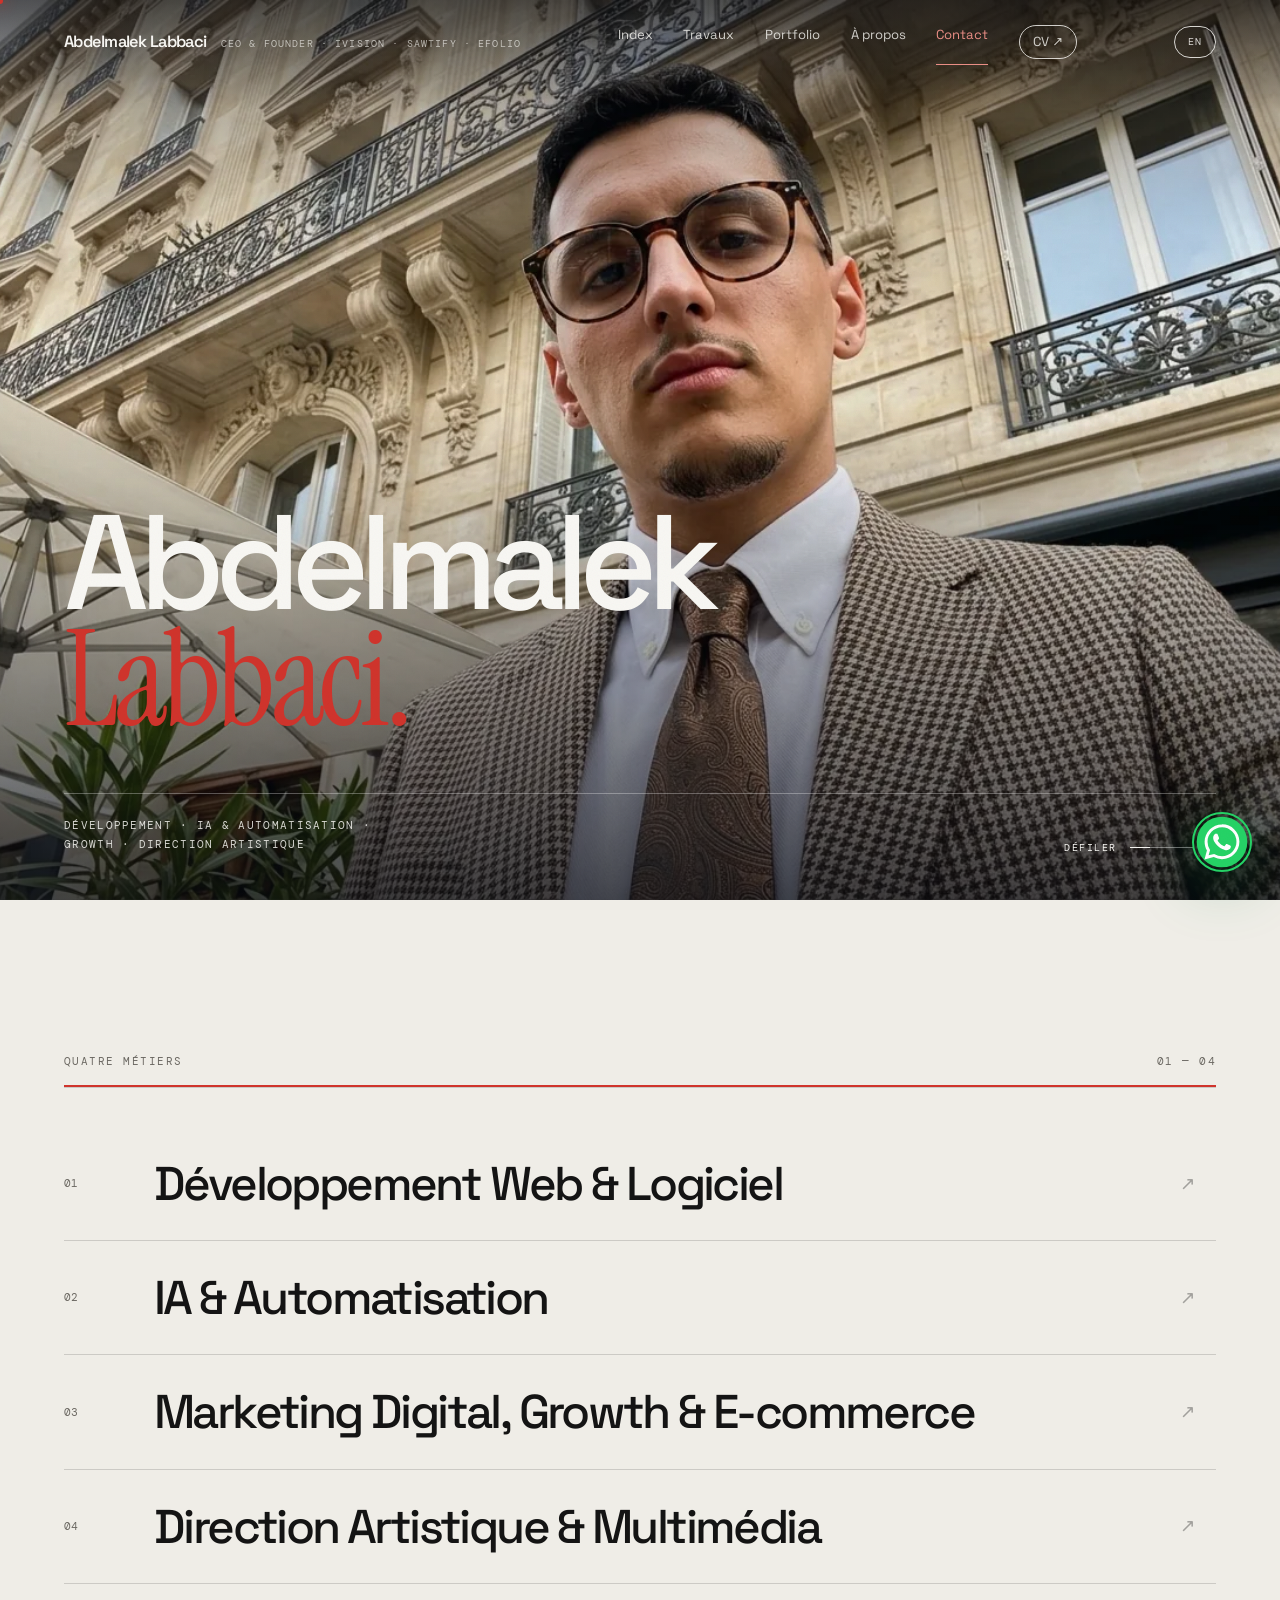
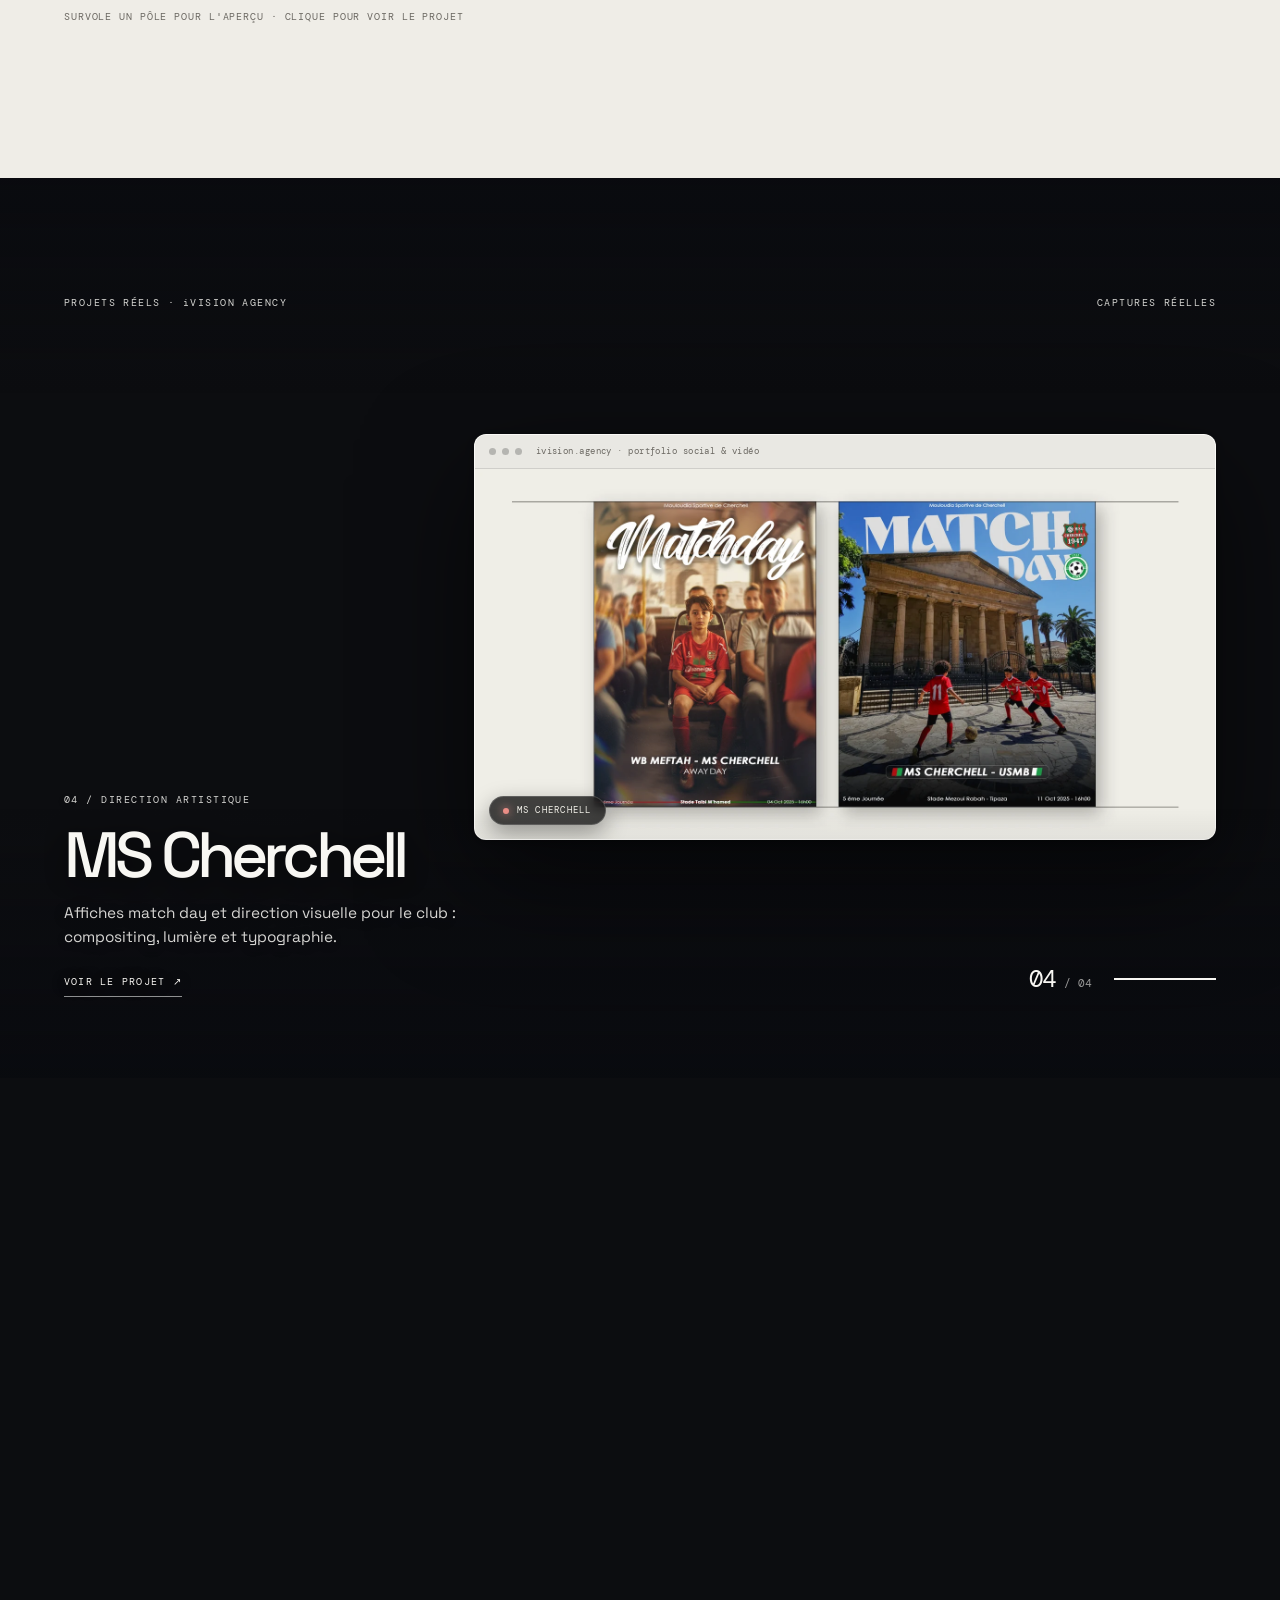
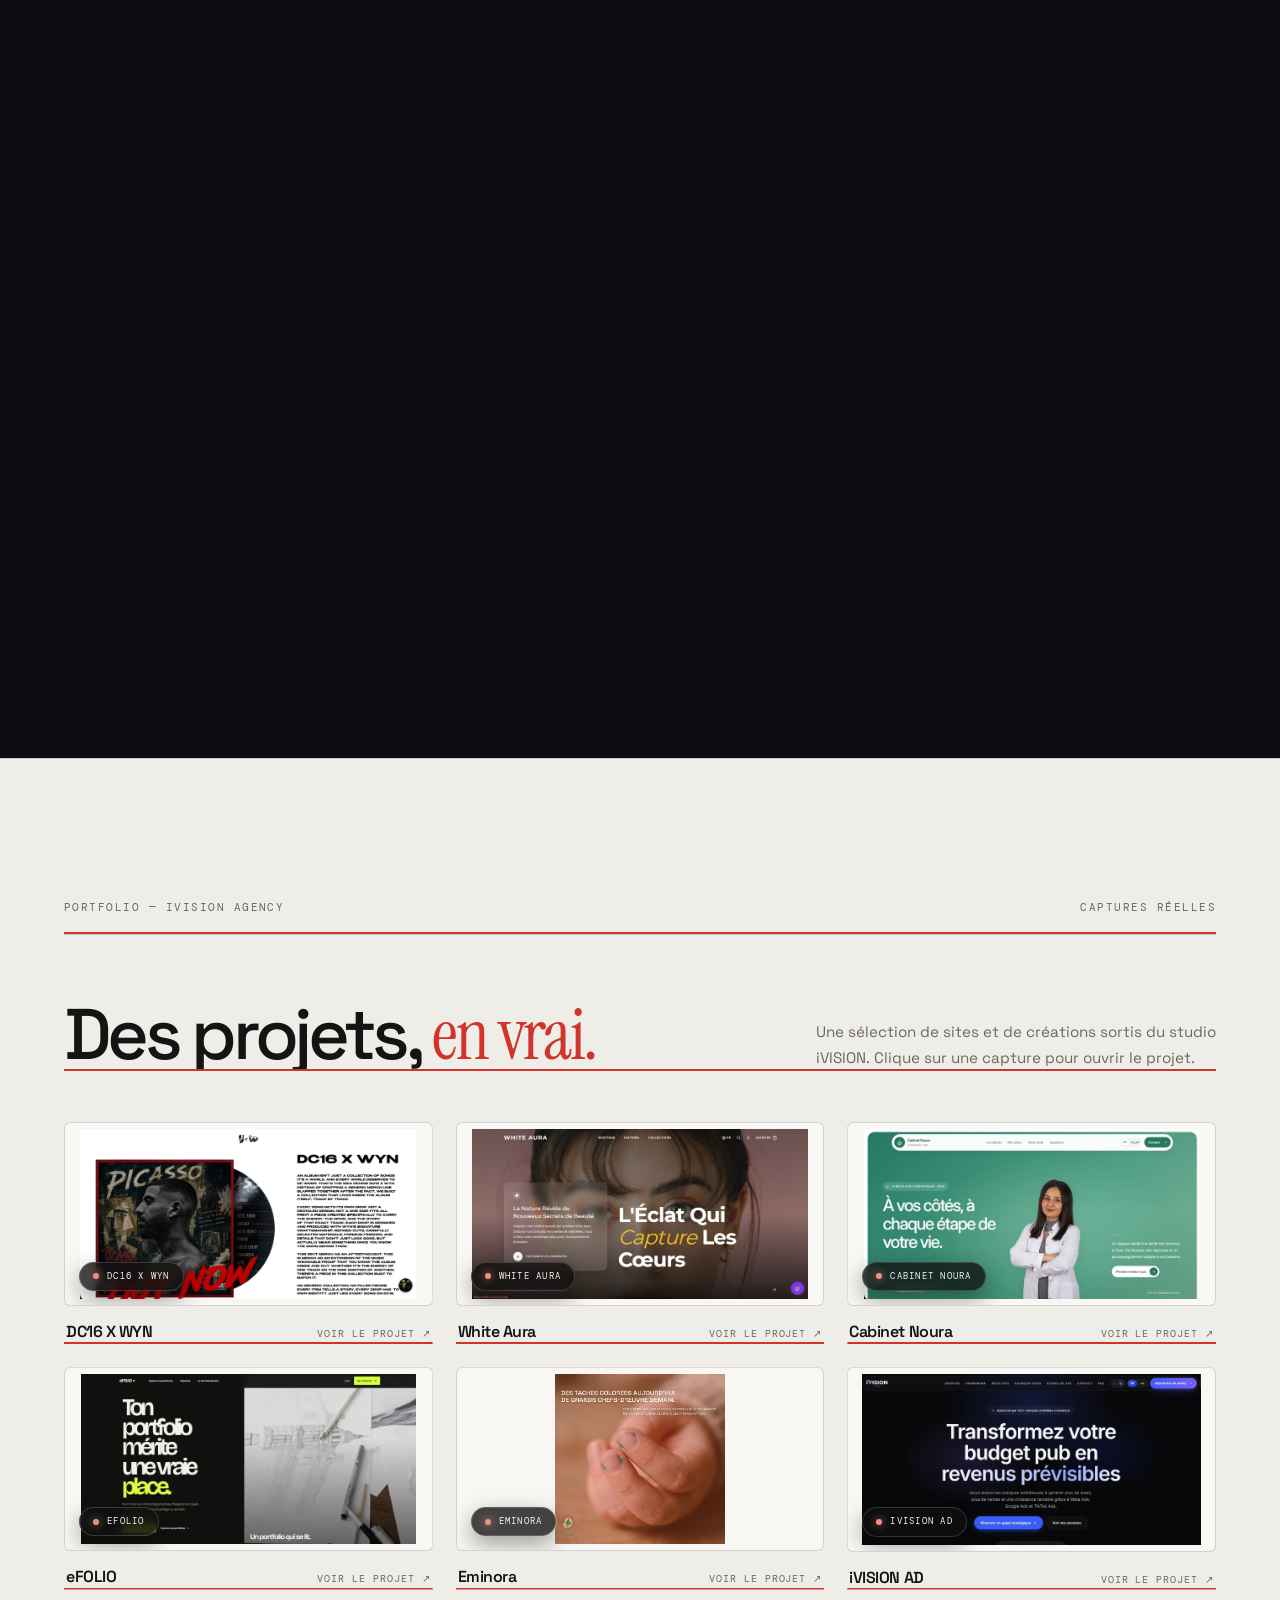
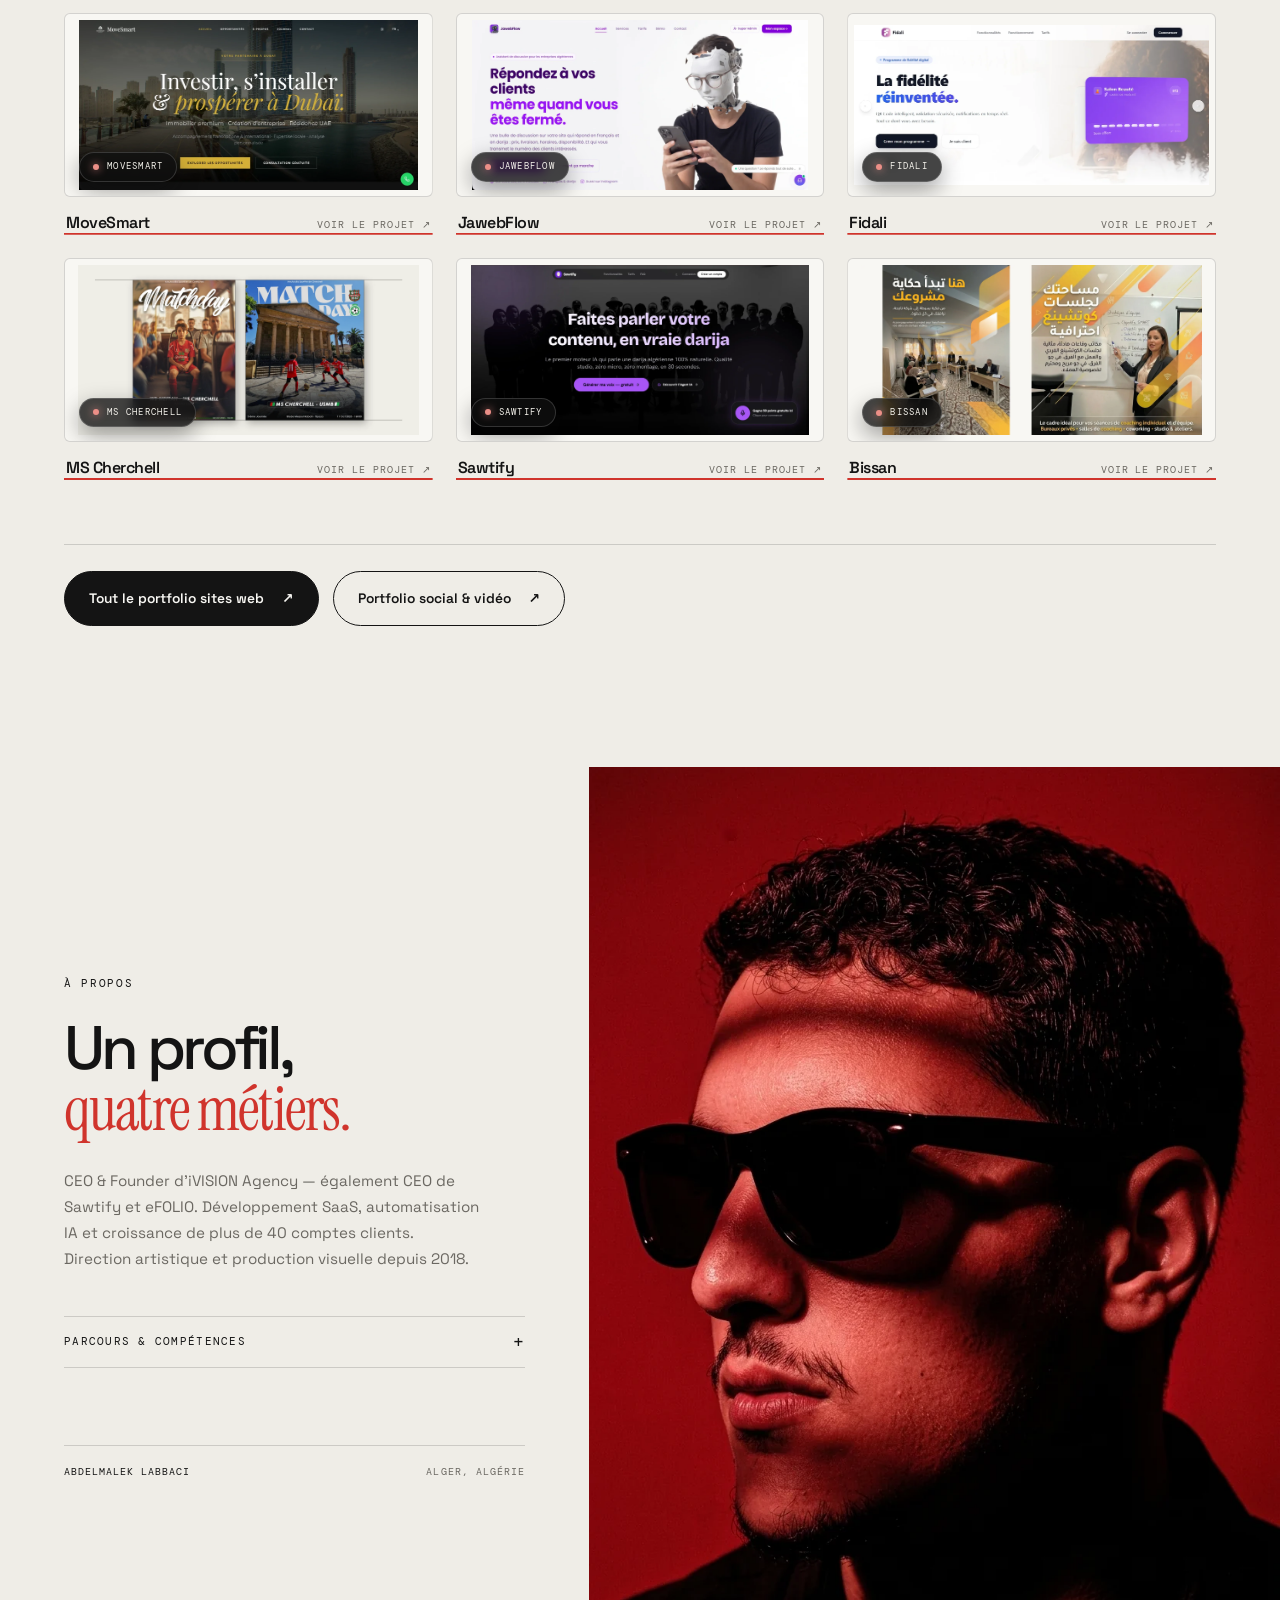
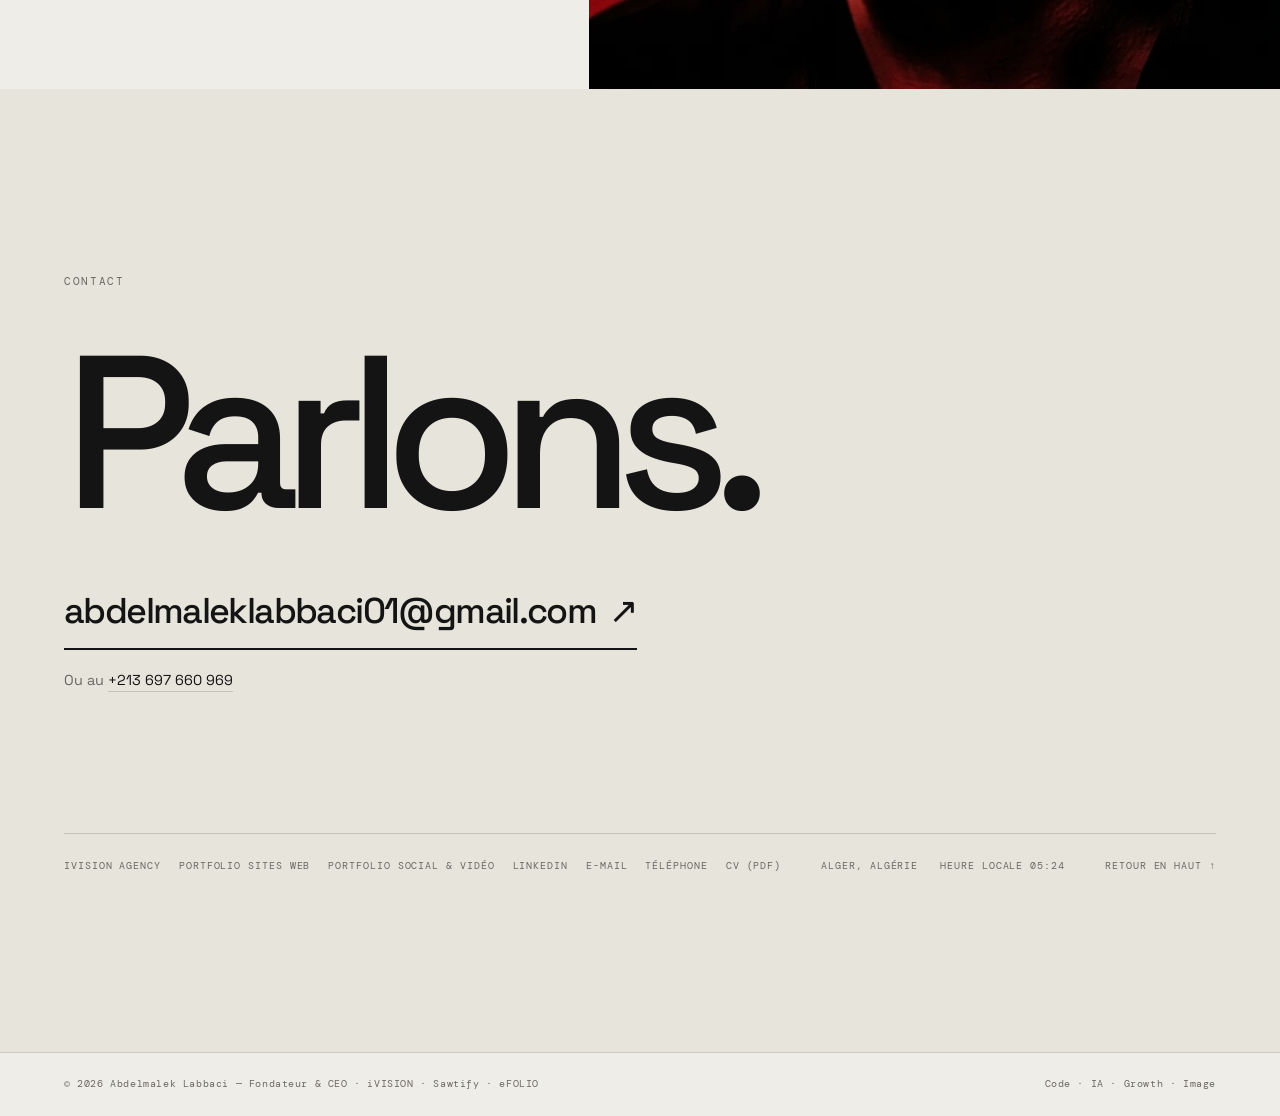
==== commit dc6b109b: "Add files via upload" ====
--- a/index.html
+++ b/index.html
@@ -14,7 +14,7 @@
   <link rel="icon" type="image/svg+xml" href="favicon.svg">
   <link rel="preload" href="assets/fonts/space-grotesk-latin.woff2" as="font" type="font/woff2" crossorigin>
   <script>document.documentElement.classList.add('js')</script>
-  <link rel="stylesheet" href="assets/css/style.css?v=20261109c">
+  <link rel="stylesheet" href="assets/css/style.css?v=20261109d">
 </head>
 <body>
 
@@ -45,6 +45,10 @@
 
   <!-- ================= MENU MOBILE ================= -->
   <div class="menu" id="mobileMenu" aria-hidden="true">
+    <div class="menu__langrow" role="group" aria-label="Langue / Language">
+      <button class="menu__langopt is-active" type="button" data-set-lang="fr" aria-pressed="true">FR — Français</button>
+      <button class="menu__langopt" type="button" data-set-lang="en" aria-pressed="false">EN — English</button>
+    </div>
     <nav aria-label="Navigation mobile">
       <a href="#index"><span>01</span><span data-i18n="nav.index">Index</span></a>
       <a href="#work"><span>02</span><span data-i18n="nav.work">Travaux</span></a>
@@ -53,7 +57,6 @@
       <a href="#contact"><span>05</span><span data-i18n="nav.contact">Contact</span></a>
       <a data-bind-href="cv" data-cv-download href="assets/RESUMEanglais.pdf" download><span>06</span><span data-i18n="nav.cv">CV</span></a>
     </nav>
-    <button class="menu__lang" id="menuLangToggle" type="button">EN</button>
     <div class="menu__foot"><span data-bind="email">abdelmaleklabbaci01@gmail.com</span><span data-bind="location">Alger, Algérie</span></div>
   </div>
 
@@ -304,17 +307,16 @@
   <!-- ================= WHATSAPP BUBBLE ================= -->
   <a class="wa-bubble" href="https://wa.me/213697660969?text=Bonjour%20Abdelmalek%20!" target="_blank" rel="noopener noreferrer" aria-label="Discuter sur WhatsApp">
     <svg viewBox="0 0 64 64" role="img" aria-hidden="true">
-      <circle cx="32" cy="28.5" r="24" fill="#25D366"/>
-      <path fill="#25D366" stroke="#25D366" stroke-width="2.5" stroke-linejoin="round" d="M15.5 46.5 L6.5 58 L20 51.5 Z"/>
-      <g transform="translate(17 13.5) scale(1.32)" fill="#FFFFFF">
-        <path d="M22 16.92v3a2 2 0 0 1-2.18 2 19.79 19.79 0 0 1-8.63-3.07 19.5 19.5 0 0 1-6-6 19.79 19.79 0 0 1-3.07-8.67A2 2 0 0 1 4.11 2h3a2 2 0 0 1 2 1.72c.13.96.36 1.9.7 2.81a2 2 0 0 1-.45 2.11L8.09 11.91a16 16 0 0 0 6 6l3.27-1.27a2 2 0 0 1 2.11.45c.91.34 1.85.57 2.81.7A2 2 0 0 1 22 16.92z"/>
+      <circle cx="32" cy="32" r="27" fill="#25D366"/>
+      <g transform="translate(13.2 13.2) scale(1.56)" fill="#FFFFFF">
+        <path d="M17.472 14.382c-.297-.149-1.758-.867-2.03-.967-.273-.099-.471-.148-.67.15-.197.297-.767.966-.94 1.164-.173.199-.347.223-.644.075-.297-.15-1.255-.463-2.39-1.475-.883-.788-1.48-1.761-1.653-2.059-.173-.297-.018-.458.13-.606.134-.133.298-.347.446-.52.149-.174.198-.298.298-.497.099-.198.05-.371-.025-.52-.075-.149-.669-1.612-.916-2.207-.242-.579-.487-.5-.669-.51-.173-.008-.371-.01-.57-.01-.198 0-.52.074-.792.372-.272.297-1.04 1.016-1.04 2.479 0 1.462 1.065 2.875 1.213 3.074.149.198 2.096 3.2 5.077 4.487.709.306 1.262.489 1.694.625.712.227 1.36.195 1.871.118.571-.085 1.758-.719 2.006-1.413.248-.694.248-1.289.173-1.413-.074-.124-.272-.198-.57-.347m-5.421 7.403h-.004a9.87 9.87 0 01-5.031-1.378l-.361-.214-3.741.982.998-3.648-.235-.374a9.86 9.86 0 01-1.51-5.26c.001-5.45 4.436-9.884 9.888-9.884 2.64 0 5.122 1.03 6.988 2.898a9.825 9.825 0 012.893 6.994c-.003 5.45-4.437 9.884-9.885 9.884m8.413-18.297A11.815 11.815 0 0012.05 0C5.495 0 .16 5.335.157 11.892c0 2.096.547 4.142 1.588 5.945L.057 24l6.305-1.654a11.882 11.882 0 005.683 1.448h.005c6.554 0 11.89-5.335 11.893-11.893a11.821 11.821 0 00-3.48-8.413Z"/>
       </g>
     </svg>
     <span class="wa-bubble__ping" aria-hidden="true"></span>
     <span class="wa-bubble__label" data-i18n="wa.label">Discute avec moi</span>
   </a>
 
-  <script src="assets/js/config.js?v=20261109c"></script>
-  <script src="assets/js/main.js?v=20261109c"></script>
+  <script src="assets/js/config.js?v=20261109d"></script>
+  <script src="assets/js/main.js?v=20261109d"></script>
 </body>
 </html>
--- a/assets/css/style.css
+++ b/assets/css/style.css
@@ -76,8 +76,9 @@
 .menu nav a{display:flex;align-items:baseline;gap:20px;border-bottom:1px solid var(--line);padding:18px 0;font-size:clamp(2rem,9vw,3.4rem);font-weight:500;letter-spacing:-.055em}
 .menu nav a span:first-child{font-family:"DM Mono",monospace;font-size:.7rem;letter-spacing:0;color:var(--accent)}
 .menu__foot{display:flex;flex-direction:column;gap:6px;font-size:.68rem;letter-spacing:.08em;text-transform:uppercase;color:var(--muted)}
-.menu__lang{display:inline-flex;align-items:center;justify-content:center;gap:8px;width:max-content;margin-top:28px;padding:16px 26px;border:1px solid var(--line);border-radius:999px;background:transparent;color:var(--ink);font-family:"DM Mono",monospace;font-size:.72rem;letter-spacing:.18em;text-transform:uppercase;cursor:pointer;transition:background .3s,color .3s,border-color .3s}
-.menu__lang:hover{background:var(--ink);color:var(--paper);border-color:var(--ink)}
+.menu__langrow{display:flex;gap:10px;margin-bottom:26px}
+.menu__langopt{flex:1;display:flex;align-items:center;justify-content:center;padding:16px 10px;border:1px solid var(--line);border-radius:999px;background:transparent;color:var(--ink);font-family:"DM Mono",monospace;font-size:.68rem;letter-spacing:.14em;text-transform:uppercase;cursor:pointer;transition:background .3s,color .3s,border-color .3s}
+.menu__langopt.is-active{background:var(--ink);color:var(--paper);border-color:var(--ink)}
 
 /* ---------- Hero ---------- */
 .hero{position:relative;height:100svh;min-height:640px;overflow:hidden;color:var(--white);isolation:isolate}
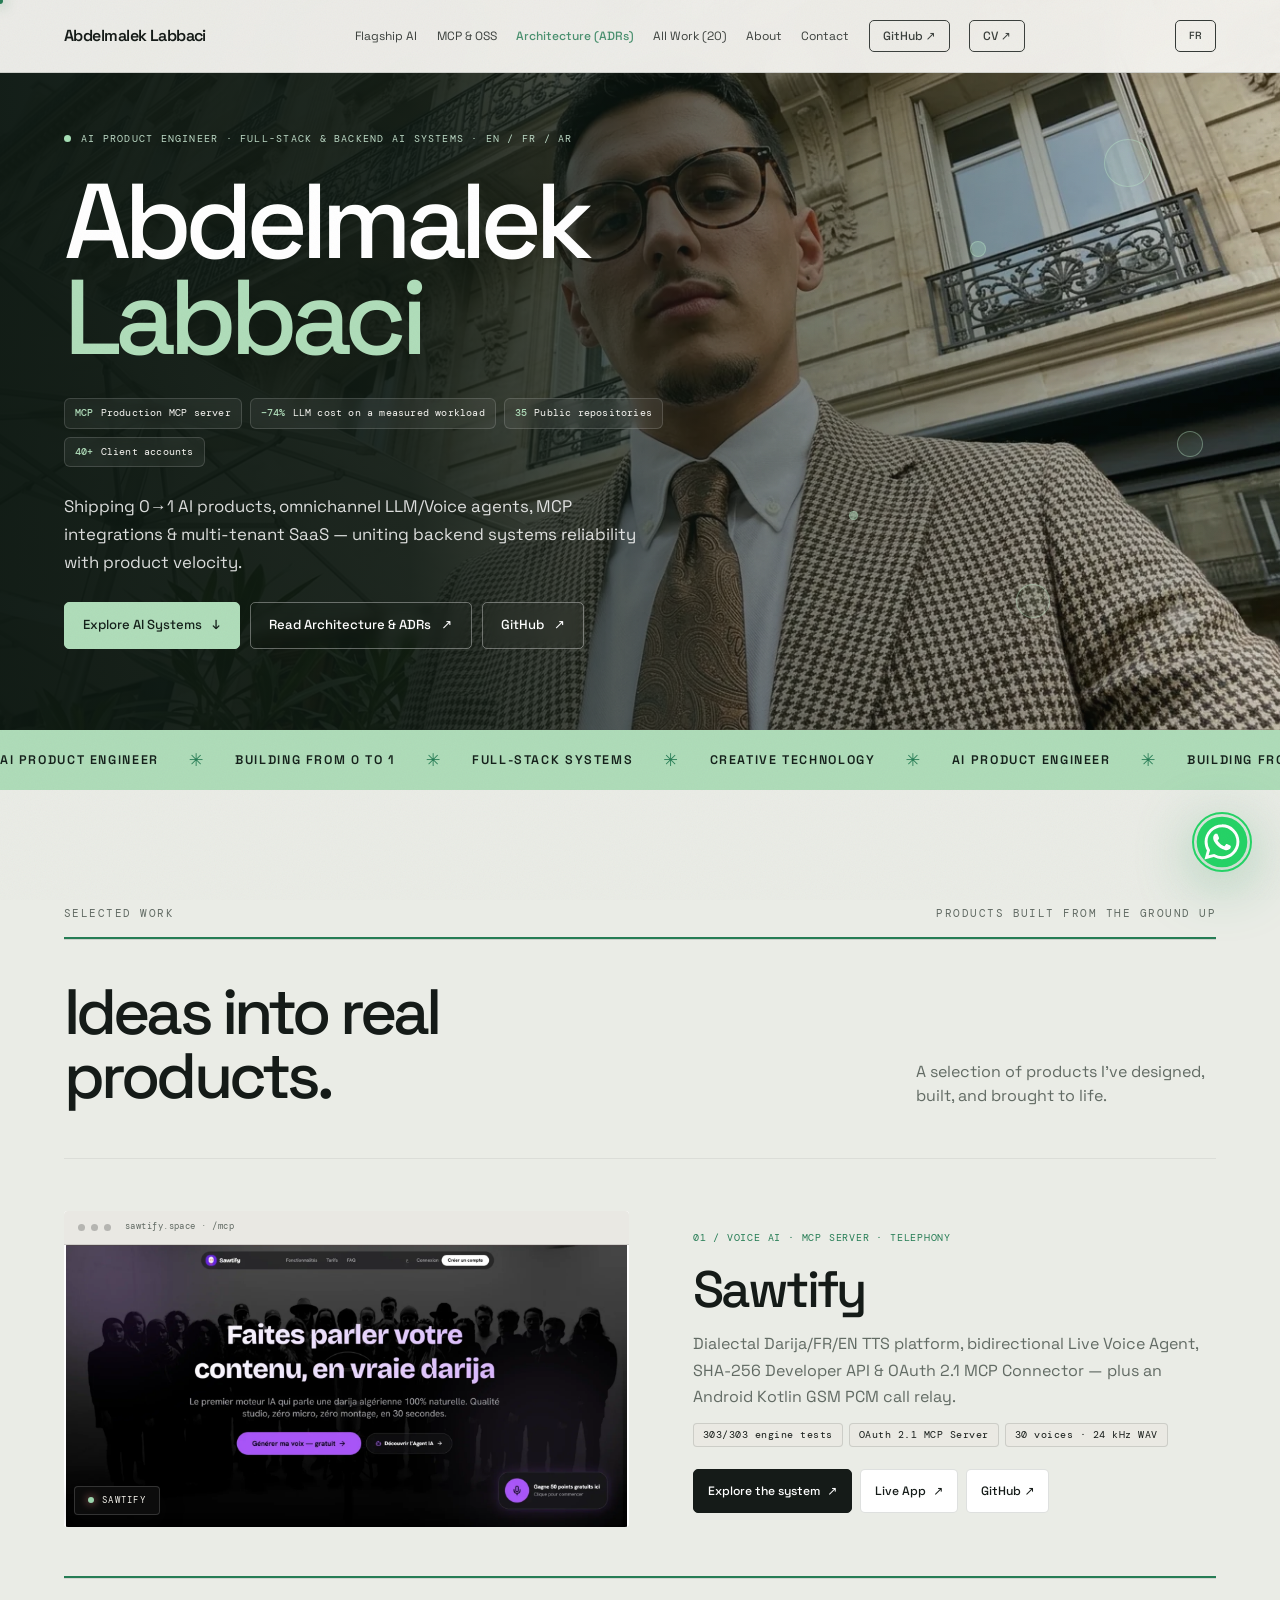
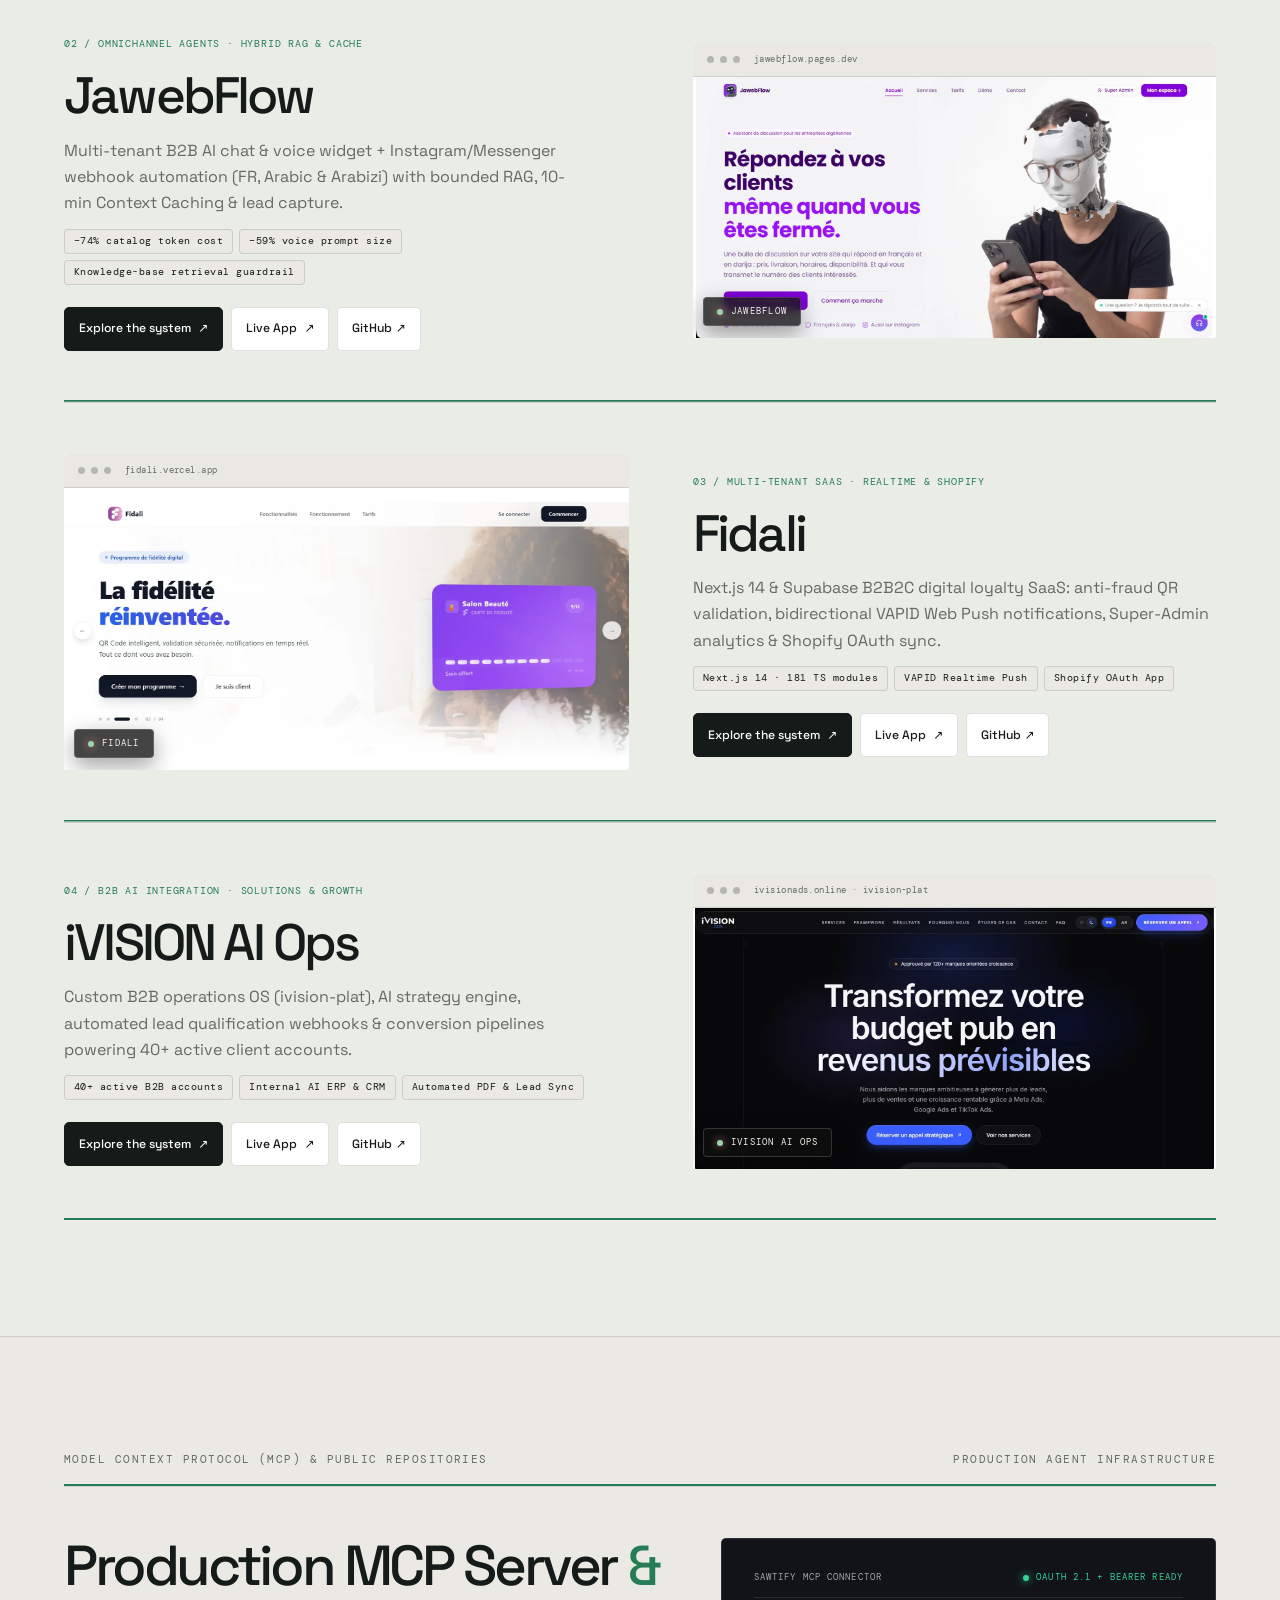
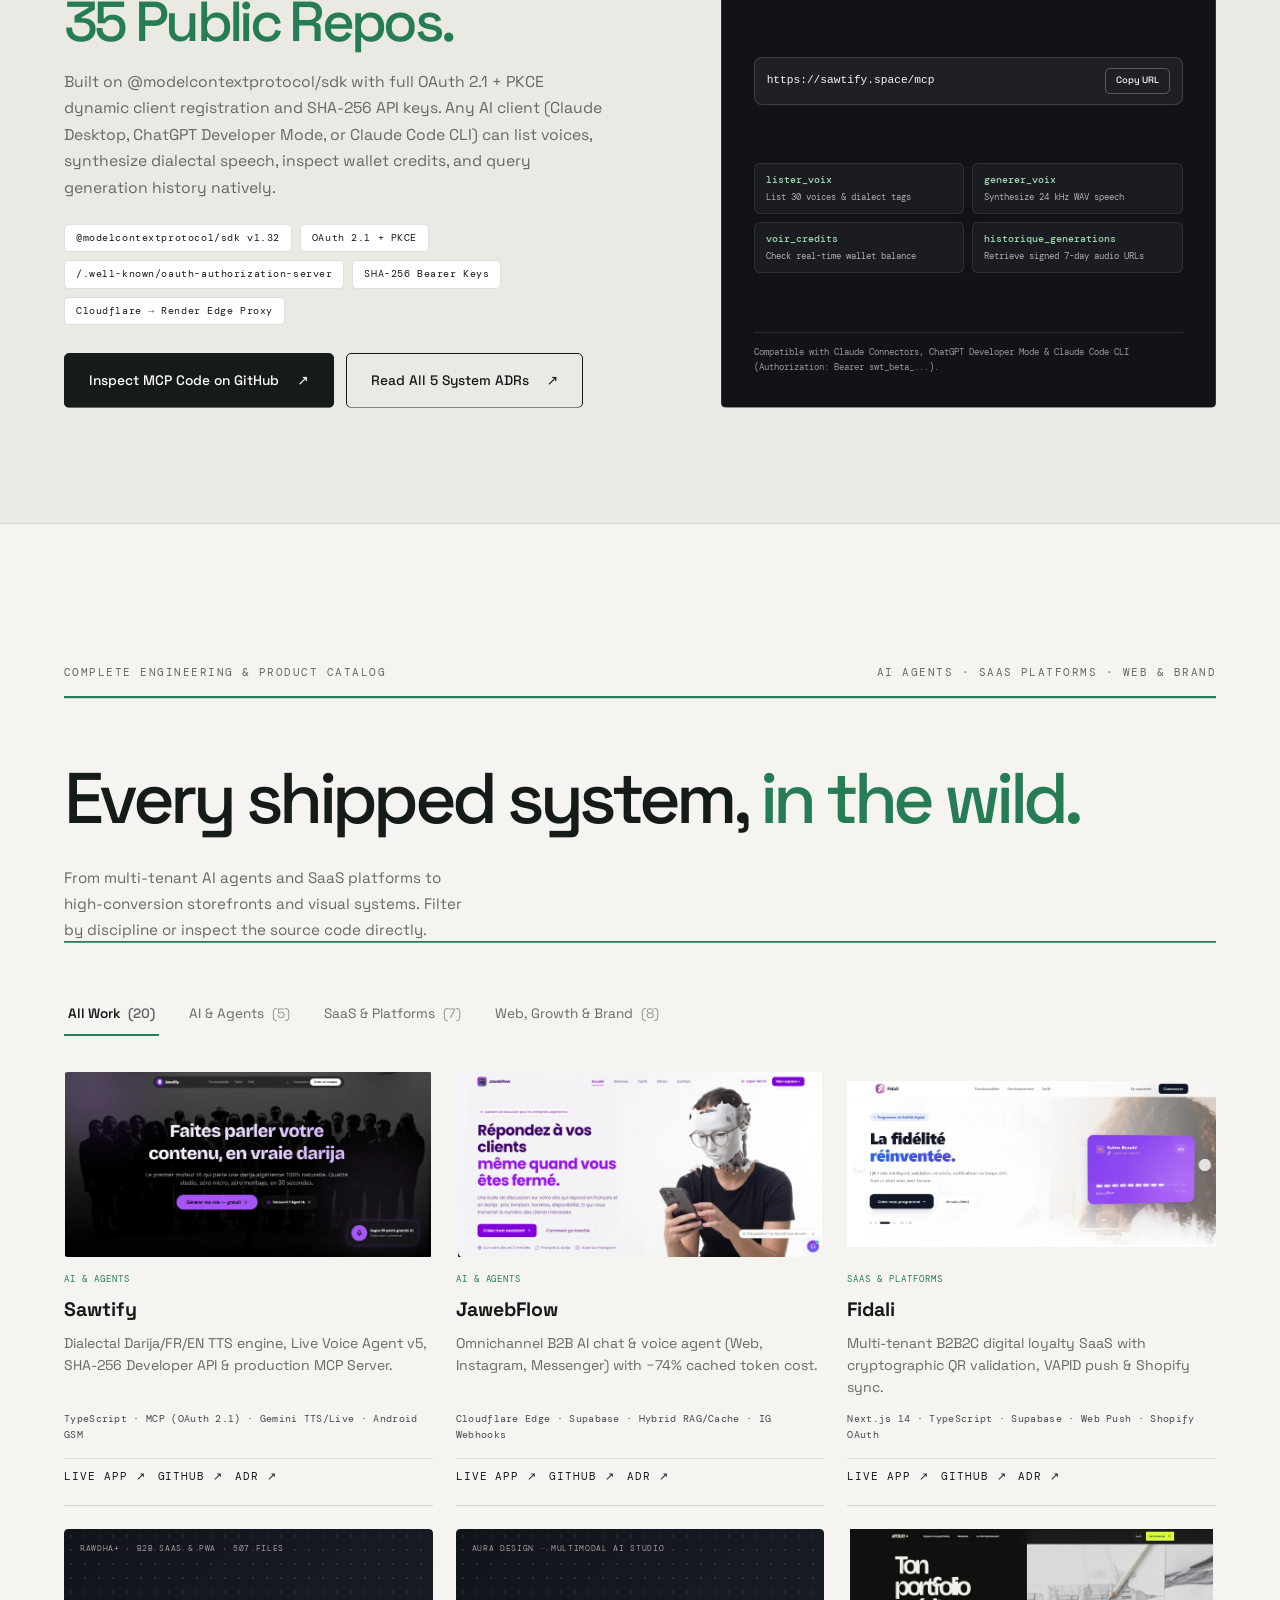
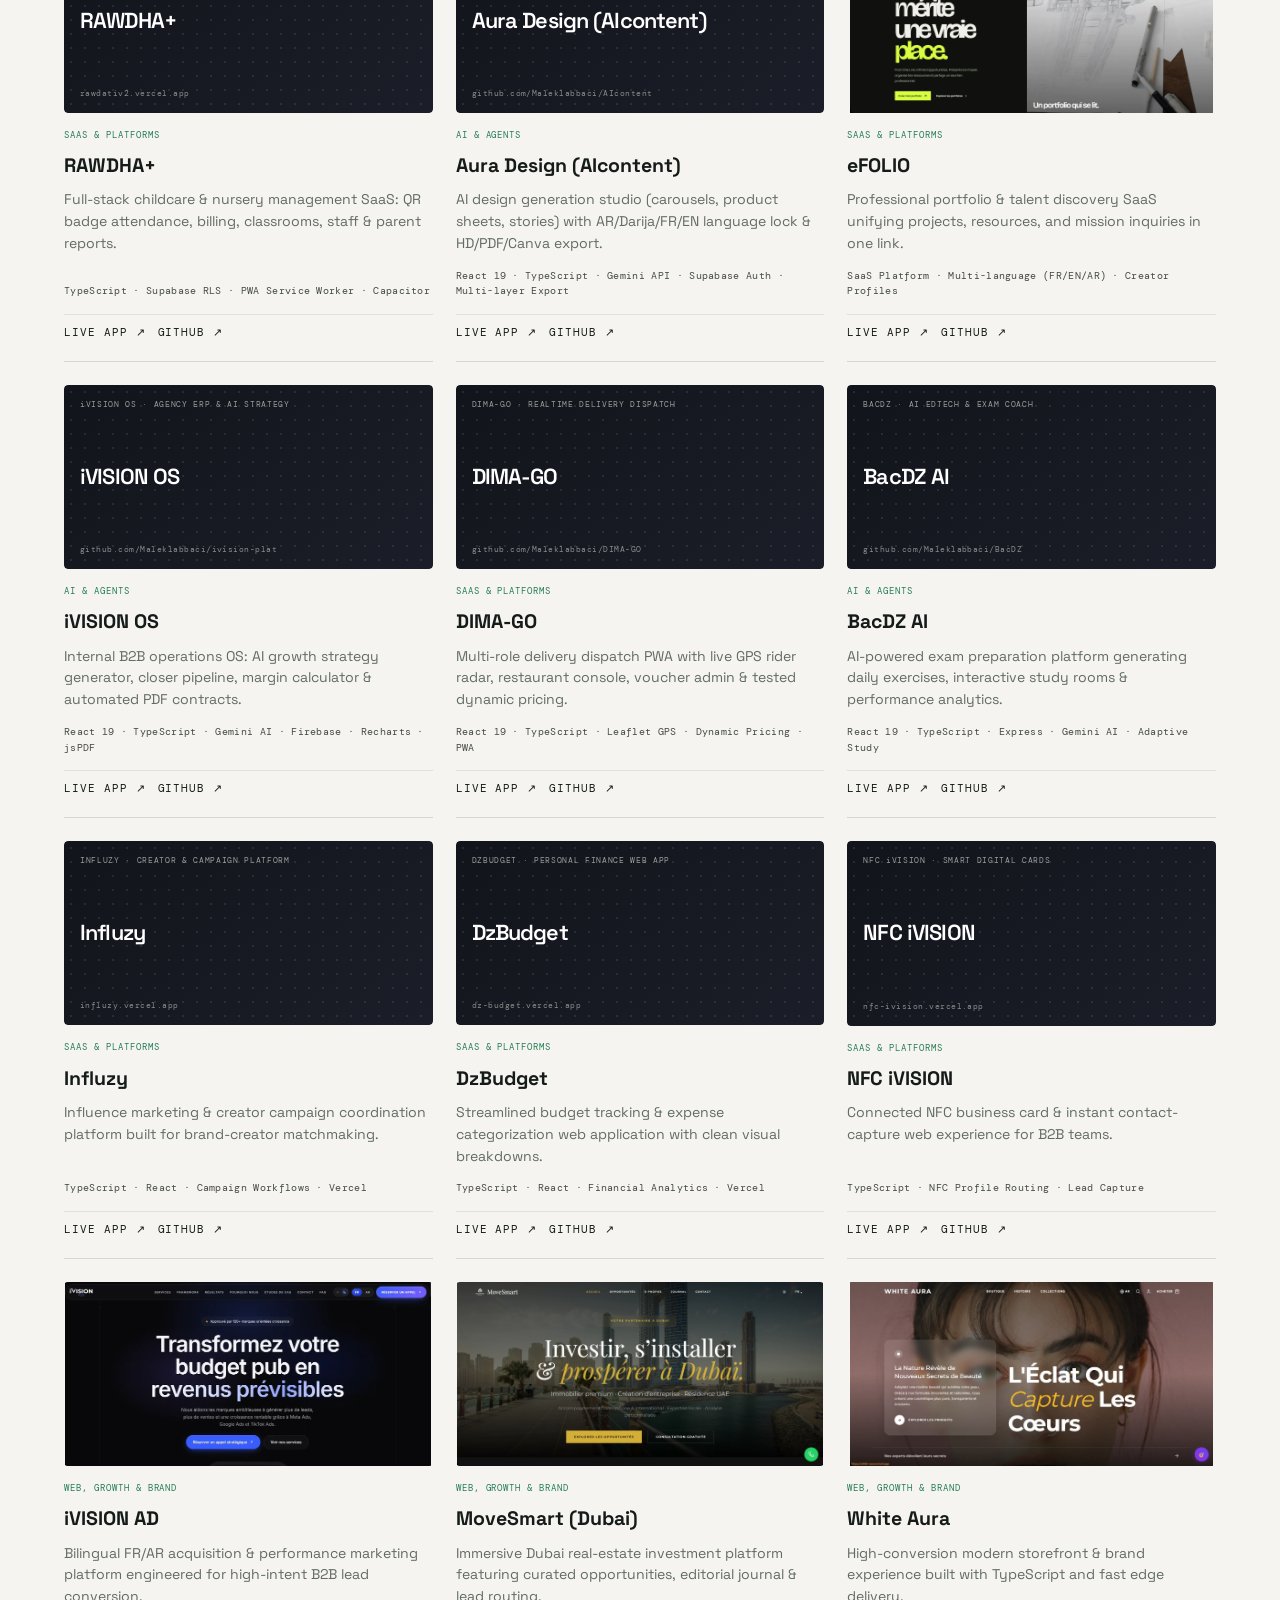
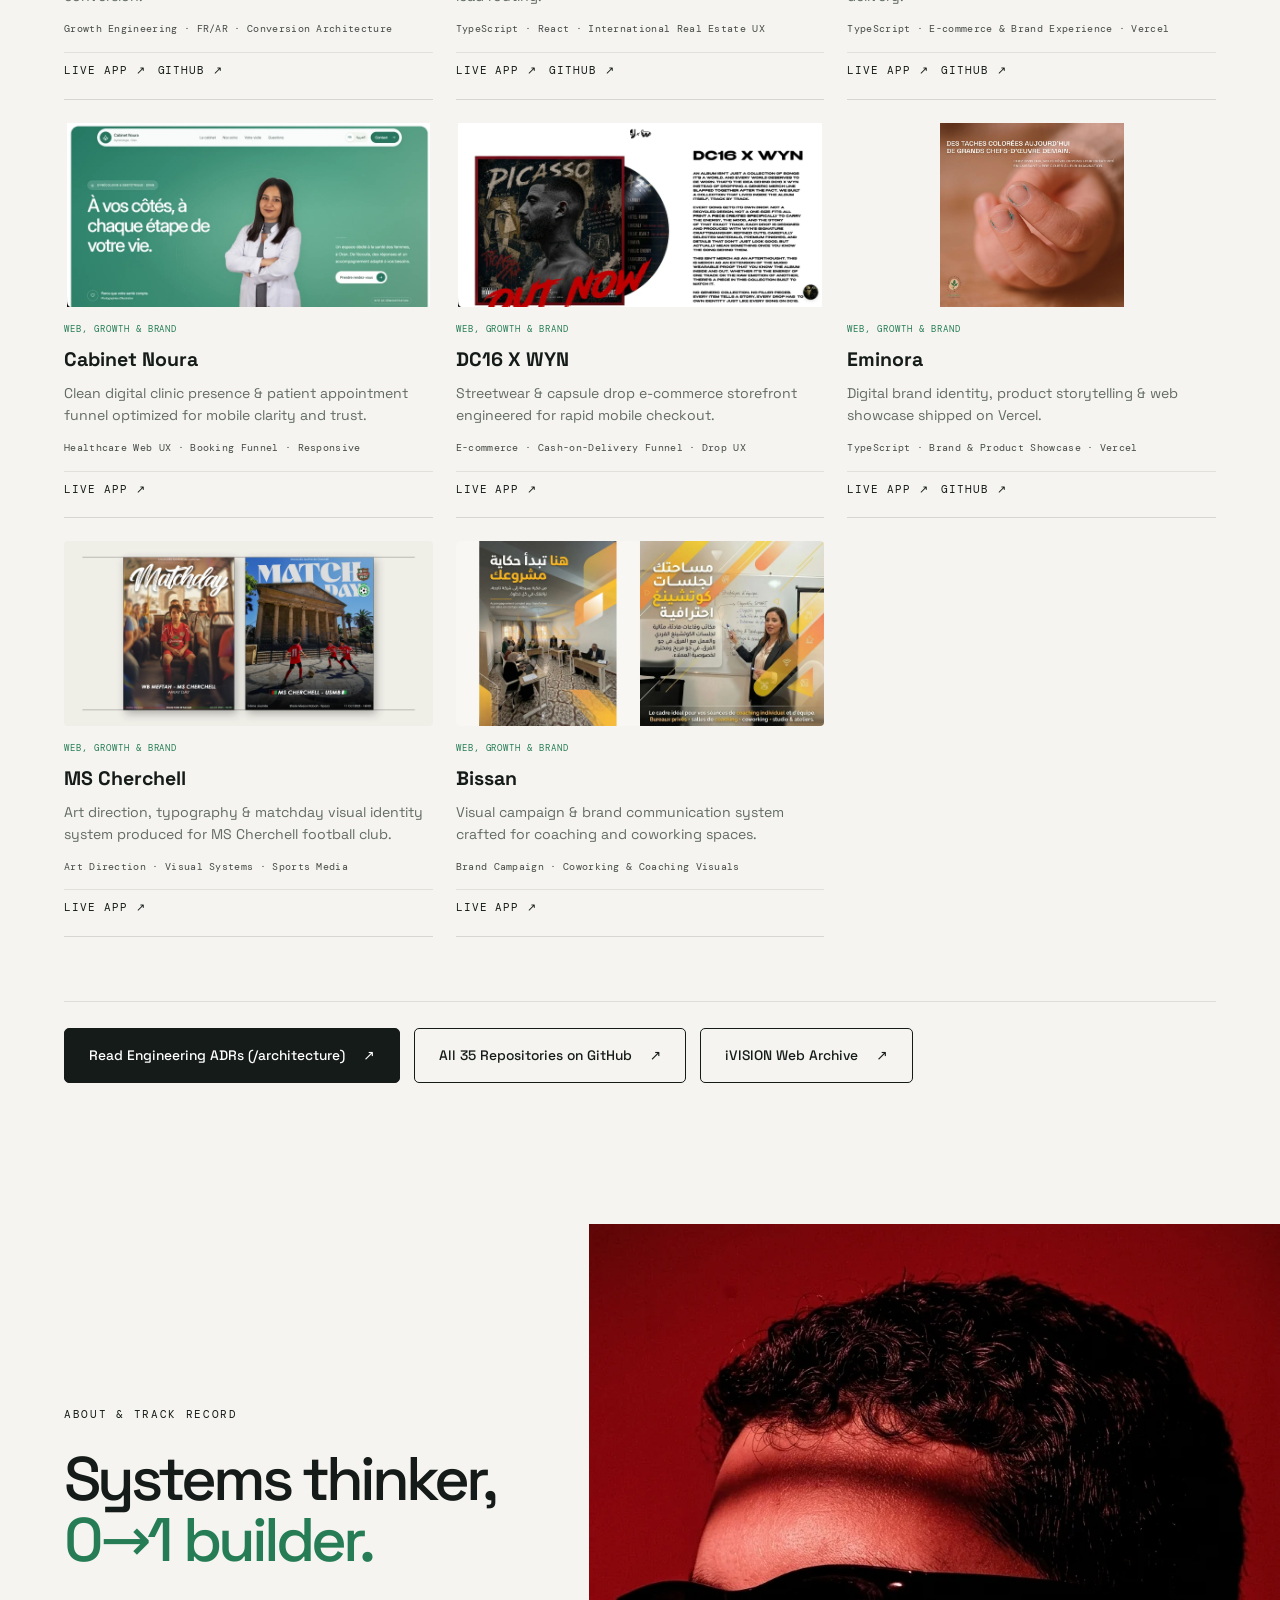
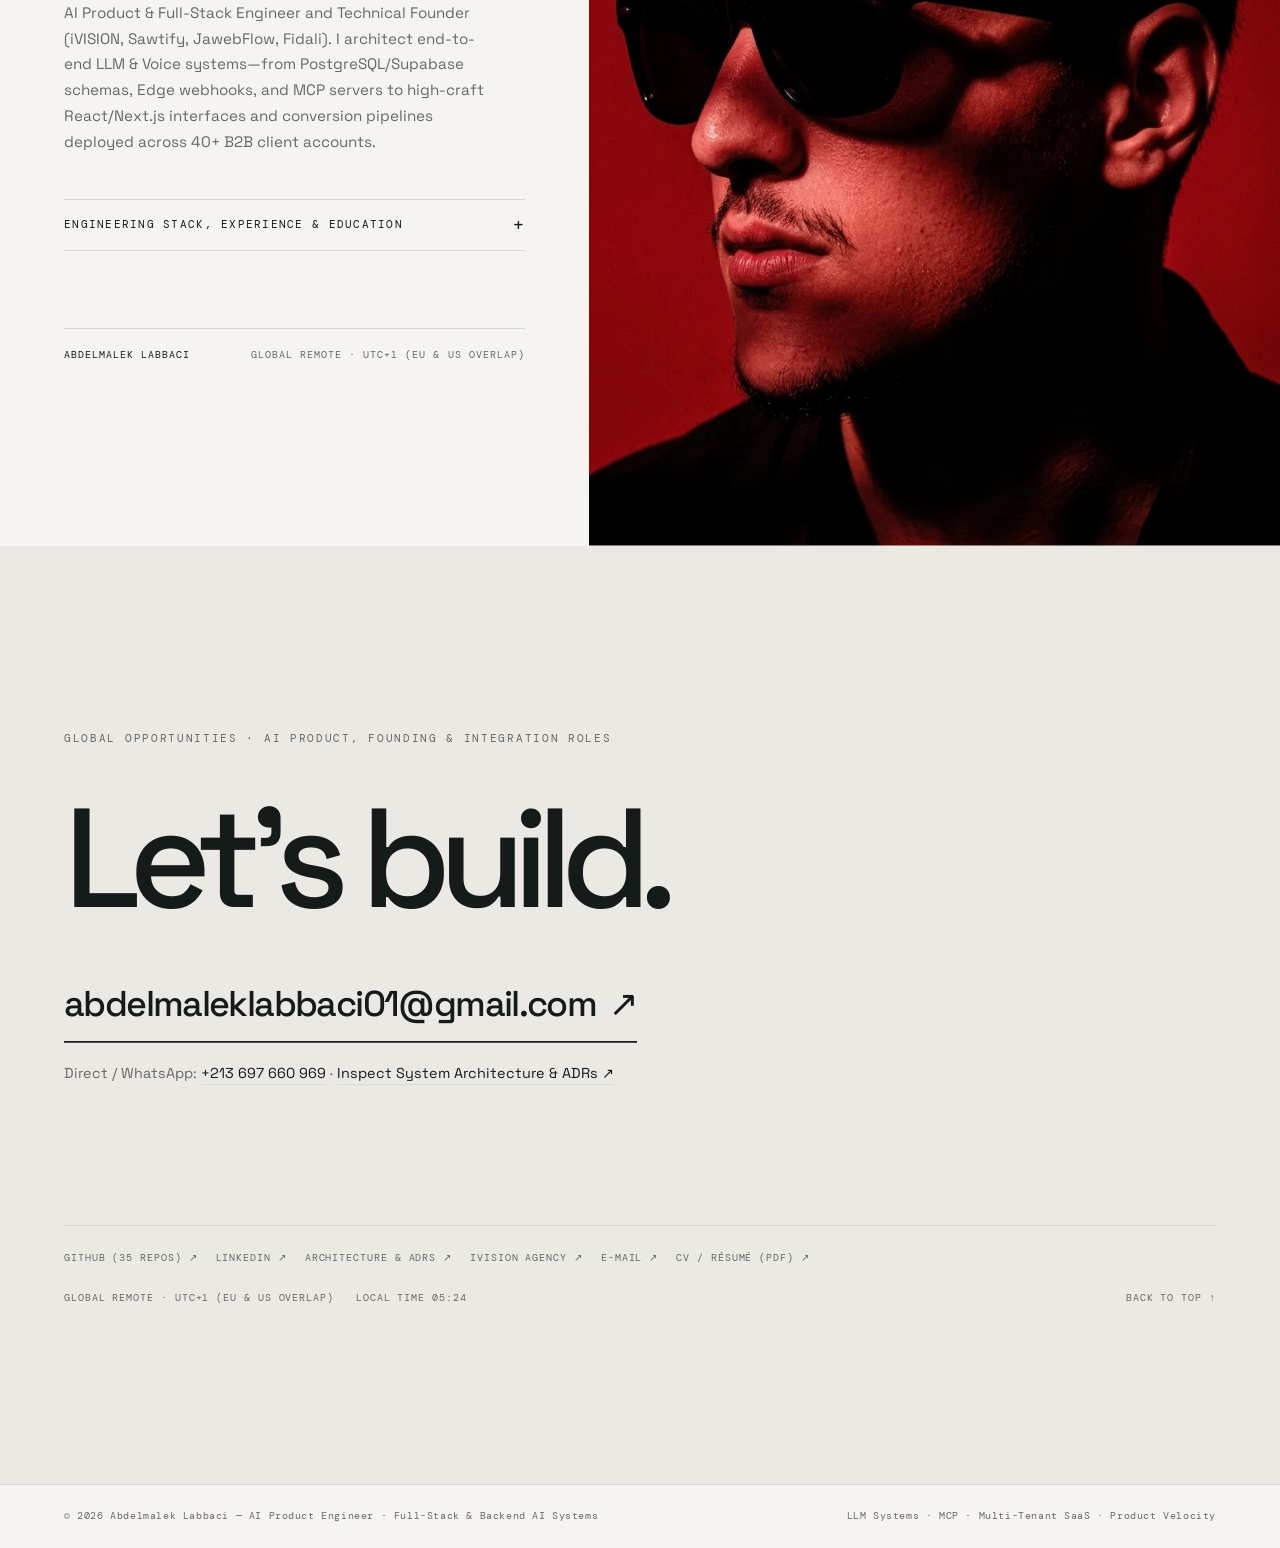
==== commit 4b6a3e42: "Refresh bilingual AI engineering portfolio Co-authored-by: arena-agent <297053741+arena-agent@users." ====
--- a/index.html
+++ b/index.html
@@ -1,20 +1,20 @@
 <!DOCTYPE html>
-<html lang="fr">
+<html lang="en">
 <head>
   <meta charset="utf-8">
   <meta name="viewport" content="width=device-width, initial-scale=1">
-  <meta name="description" content="Abdelmalek Labbaci — fondateur technique, développeur SaaS, growth & IA à Alger.">
+  <meta name="description" content="Abdelmalek Labbaci — AI Product Engineer | Full-Stack & Backend AI Systems. Shipping production Voice/LLM products, OAuth 2.1 MCP servers, hybrid RAG/Cache pipelines & multi-tenant SaaS.">
   <meta name="theme-color" content="#EFEDE7">
   <meta property="og:type" content="website">
-  <meta property="og:title" content="Abdelmalek Labbaci — Portfolio">
-  <meta property="og:description" content="Fondateur technique, développeur SaaS, growth & IA à Alger. Fondateur d'iVISION Agency.">
+  <meta property="og:title" content="Abdelmalek Labbaci — AI Product Engineer | Full-Stack & Backend AI Systems">
+  <meta property="og:description" content="Production Voice & LLM systems, OAuth 2.1 MCP servers, hybrid RAG/Context-Cache pipelines (−74% token cost), and multi-tenant SaaS across 40+ B2B accounts.">
   <meta property="og:image" content="apercu.png">
   <meta name="twitter:card" content="summary_large_image">
-  <title>Abdelmalek Labbaci — Portfolio</title>
+  <title>Abdelmalek Labbaci — AI Product Engineer | Full-Stack &amp; Backend AI Systems</title>
   <link rel="icon" type="image/svg+xml" href="favicon.svg">
   <link rel="preload" href="assets/fonts/space-grotesk-latin.woff2" as="font" type="font/woff2" crossorigin>
   <script>document.documentElement.classList.add('js')</script>
-  <link rel="stylesheet" href="assets/css/style.css?v=20261109d">
+  <link rel="stylesheet" href="assets/css/style.css?v=20261114j">
 </head>
 <body>
 
@@ -24,40 +24,43 @@
   <!-- ================= HEADER ================= -->
   <header class="header" id="header">
     <div class="header__inner wrap">
-      <a class="brand" href="#top" aria-label="Retour en haut">
+      <a class="brand" href="#top" aria-label="Back to top">
         <strong class="brand__full" data-bind="name">Abdelmalek Labbaci</strong><strong class="brand__short" aria-hidden="true" style="display:none">Abdelmalek</strong>
-        <small data-bind="role">CEO &amp; Founder · iVISION · Sawtify · eFOLIO</small>
+        <small data-bind="role">AI Product Engineer · Full-Stack &amp; Backend AI Systems</small>
       </a>
-      <nav class="nav" aria-label="Navigation principale">
-        <a href="#index" data-i18n="nav.index">Index</a>
-        <a href="#work" data-i18n="nav.work">Travaux</a>
-        <a href="#portfolio" data-i18n="nav.portfolio">Portfolio</a>
-        <a href="#about" data-i18n="nav.about">À propos</a>
+      <nav class="nav" aria-label="Primary navigation">
+        <a href="#work" data-i18n="nav.work">Flagship AI</a>
+        <a href="#mcp" data-i18n="nav.mcp">MCP &amp; OSS</a>
+        <a class="nav__arch" href="architecture.html" data-i18n="nav.arch">Architecture (ADRs)</a>
+        <a href="#portfolio" data-i18n="nav.portfolio">All Work (20)</a>
+        <a href="#about" data-i18n="nav.about">About</a>
         <a href="#contact" data-i18n="nav.contact">Contact</a>
-        <a class="nav__cv" data-bind-href="cv" data-cv-download href="assets/RESUMEanglais.pdf" download><span data-i18n="nav.cv">CV</span> ↗</a>
+        <a class="nav__gh" data-bind-href="github" href="https://github.com/Maleklabbaci" target="_blank" rel="noopener noreferrer">GitHub ↗</a>
+        <a class="nav__cv" data-bind-href="cv" data-cv-download href="assets/abdelmalek_labbaci_resume_en.pdf" download><span data-i18n="nav.cv">CV</span> ↗</a>
       </nav>
       <div class="header__right">
-        <button class="lang" id="langToggle" type="button" aria-label="Switch language">EN</button>
-        <button class="menu-btn" id="menuBtn" type="button" aria-label="Ouvrir le menu" aria-expanded="false"><span class="menu-btn__label">MENU</span><span class="menu-btn__bars" aria-hidden="true"></span></button>
+        <button class="lang" id="langToggle" type="button" aria-label="Switch language">FR</button>
+        <button class="menu-btn" id="menuBtn" type="button" aria-label="Open menu" aria-expanded="false"><span class="menu-btn__label">MENU</span><span class="menu-btn__bars" aria-hidden="true"></span></button>
       </div>
     </div>
   </header>
 
-  <!-- ================= MENU MOBILE ================= -->
+  <!-- ================= MOBILE MENU ================= -->
   <div class="menu" id="mobileMenu" aria-hidden="true">
-    <div class="menu__langrow" role="group" aria-label="Langue / Language">
-      <button class="menu__langopt is-active" type="button" data-set-lang="fr" aria-pressed="true">FR — Français</button>
-      <button class="menu__langopt" type="button" data-set-lang="en" aria-pressed="false">EN — English</button>
+    <div class="menu__langrow" role="group" aria-label="Language / Langue">
+      <button class="menu__langopt is-active" type="button" data-set-lang="en" aria-pressed="true">EN — English</button>
+      <button class="menu__langopt" type="button" data-set-lang="fr" aria-pressed="false">FR — Français</button>
     </div>
-    <nav aria-label="Navigation mobile">
-      <a href="#index"><span>01</span><span data-i18n="nav.index">Index</span></a>
-      <a href="#work"><span>02</span><span data-i18n="nav.work">Travaux</span></a>
-      <a href="#portfolio"><span>03</span><span data-i18n="nav.portfolio">Portfolio</span></a>
-      <a href="#about"><span>04</span><span data-i18n="nav.about">À propos</span></a>
+    <nav aria-label="Mobile navigation">
+      <a href="#work"><span>01</span><span data-i18n="nav.work">Flagship AI</span></a>
+      <a href="architecture.html"><span>02</span><span data-i18n="nav.arch">Architecture (ADRs)</span></a>
+      <a href="#portfolio"><span>03</span><span data-i18n="nav.portfolio">All Work (20)</span></a>
+      <a href="#about"><span>04</span><span data-i18n="nav.about">About</span></a>
       <a href="#contact"><span>05</span><span data-i18n="nav.contact">Contact</span></a>
-      <a data-bind-href="cv" data-cv-download href="assets/RESUMEanglais.pdf" download><span>06</span><span data-i18n="nav.cv">CV</span></a>
+      <a data-bind-href="github" href="https://github.com/Maleklabbaci" target="_blank" rel="noopener noreferrer"><span>06</span><span>GitHub (35 Repos) ↗</span></a>
+      <a data-bind-href="cv" data-cv-download href="assets/abdelmalek_labbaci_resume_en.pdf" download><span>07</span><span data-i18n="nav.cv">CV</span></a>
     </nav>
-    <div class="menu__foot"><span data-bind="email">abdelmaleklabbaci01@gmail.com</span><span data-bind="location">Alger, Algérie</span></div>
+    <div class="menu__foot"><span data-bind="email">abdelmaleklabbaci01@gmail.com</span><span data-bind="location">Global Remote · UTC+1</span></div>
   </div>
 
   <main id="top">
@@ -66,232 +69,275 @@
     <section class="hero" id="hero">
       <div class="hero__media"><img src="assets/img/abdelmalek-hero.webp" alt="Abdelmalek Labbaci" fetchpriority="high"></div>
       <div class="hero__shade" aria-hidden="true"></div>
+      <div class="hero__atmosphere" aria-hidden="true"><span></span><span></span><span></span><span></span><span></span></div>
       <div class="hero__topshade" aria-hidden="true"></div>
       <div class="hero__content wrap">
+        <div class="hero__kicker" data-anim>
+          <span class="hero__kicker-dot" aria-hidden="true"></span>
+          <span data-i18n="hero.kicker">AI PRODUCT ENGINEER · FULL-STACK &amp; BACKEND AI SYSTEMS · EN / FR / AR</span>
+        </div>
         <h1 class="hero__title" data-anim>
           <span data-bind="firstName">Abdelmalek</span>
           <em data-bind="lastName">Labbaci.</em>
         </h1>
+        <div class="hero__pills" data-anim>
+          <span class="hero__pill"><b>MCP</b> <span data-i18n="hero.pill1">Production MCP server</span></span>
+          <span class="hero__pill"><b>−74%</b> <span data-i18n="hero.pill2">LLM cost on a measured workload</span></span>
+          <span class="hero__pill"><b>35</b> <span data-i18n="hero.pill3">Public repositories</span></span>
+          <span class="hero__pill"><b>40+</b> <span data-i18n="hero.pill4">Client accounts</span></span>
+        </div>
         <div class="hero__foot" data-anim>
-          <p class="hero__sub" data-i18n="hero.sub">Développement · IA &amp; automatisation · Growth · Direction artistique</p>
-          <a class="hero__scroll" href="#index"><span data-i18n="hero.scroll">DÉFILER</span><span class="hero__scroll-line"></span><span aria-hidden="true">↓</span></a>
-        </div>
-      </div>
-    </section>
-
-    <!-- ================= INDEX DES 4 PÔLES ================= -->
-    <section class="index-section" id="index">
+          <div class="hero__foot-left">
+            <p class="hero__sub" data-i18n="hero.sub">Shipping 0→1 AI products, omnichannel LLM/Voice agents, MCP integrations &amp; multi-tenant SaaS — uniting backend systems reliability with product velocity.</p>
+            <div class="hero__ctas">
+              <a class="hero__cta hero__cta--primary" href="#work"><span data-i18n="hero.ctaWork">Explore AI Systems</span> <span aria-hidden="true">↓</span></a>
+              <a class="hero__cta" href="architecture.html"><span data-i18n="hero.ctaArch">Read Architecture &amp; ADRs</span> <span aria-hidden="true">↗</span></a>
+              <a class="hero__cta" data-bind-href="github" href="https://github.com/Maleklabbaci" target="_blank" rel="noopener noreferrer"><span>GitHub</span> <span aria-hidden="true">↗</span></a>
+            </div>
+          </div>
+          <a class="hero__scroll" href="#work"><span data-i18n="hero.scroll">SCROLL</span><span class="hero__scroll-line"></span><span aria-hidden="true">↓</span></a>
+        </div>
+      </div>
+    </section>
+
+    <!-- A continuous, decorative motion strip between the hero and the work. -->
+    <div class="motion-strip" aria-hidden="true">
+      <div class="motion-strip__track">
+        <div class="motion-strip__group"><span>AI PRODUCT ENGINEER</span><i>✳</i><span>BUILDING FROM 0 TO 1</span><i>✳</i><span>FULL-STACK SYSTEMS</span><i>✳</i><span>CREATIVE TECHNOLOGY</span><i>✳</i></div>
+        <div class="motion-strip__group"><span>AI PRODUCT ENGINEER</span><i>✳</i><span>BUILDING FROM 0 TO 1</span><i>✳</i><span>FULL-STACK SYSTEMS</span><i>✳</i><span>CREATIVE TECHNOLOGY</span><i>✳</i></div>
+      </div>
+    </div>
+
+    <!-- ================= FLAGSHIP SYSTEMS — MOBILE LIST ================= -->
+    <section class="work-m" id="work">
       <div class="wrap">
-        <div class="sec-head line" data-anim>
-          <span data-i18n="index.label">QUATRE MÉTIERS</span>
-          <span>01 — 04</span>
-        </div>
-        <ul class="index-list" id="indexList">
-          <li class="index-row" data-index="0"><a href="#work"><span class="n">01</span><span class="t" data-i18n="p1">Développement Web &amp; Logiciel</span><span class="arrow" aria-hidden="true">↗</span></a></li>
-          <li class="index-row" data-index="1"><a href="#work"><span class="n">02</span><span class="t" data-i18n="p2">IA &amp; Automatisation</span><span class="arrow" aria-hidden="true">↗</span></a></li>
-          <li class="index-row" data-index="2"><a href="#work"><span class="n">03</span><span class="t" data-i18n="p3">Marketing Digital, Growth &amp; E-commerce</span><span class="arrow" aria-hidden="true">↗</span></a></li>
-          <li class="index-row" data-index="3"><a href="#work"><span class="n">04</span><span class="t" data-i18n="p4">Direction Artistique &amp; Multimédia</span><span class="arrow" aria-hidden="true">↗</span></a></li>
-        </ul>
-        <p class="index-note"><span class="note--hover" data-i18n="index.note">Survole un pôle pour l'aperçu · clique pour voir le projet</span><span class="note--touch" data-i18n="index.noteTouch">Touche un pôle pour voir le projet</span></p>
-      </div>
-      <div class="preview" id="preview" aria-hidden="true"><img id="previewImg" src="assets/img/real-movesmart.webp" alt=""></div>
-    </section>
-
-    <!-- ================= GALERIE PLEIN ÉCRAN ================= -->
-    <section class="stage" id="work">
-      <div class="stage__viewport">
-        <div class="stage__images">
-          <figure class="stage__img is-active" data-i="0">
-            <div class="shot"><div class="shot__bar"><span class="shot__dots"><i></i><i></i><i></i></span><span class="shot__url">movesmart-ecru.vercel.app</span></div>
-              <div class="shot__screen"><img src="assets/img/real-movesmart.webp" alt="Capture complète du site MoveSmart, immobilier à Dubaï" loading="eager"></div><span class="shot__tag">MoveSmart</span></div>
-          </figure>
-          <figure class="stage__img" data-i="1">
-            <div class="shot"><div class="shot__bar"><span class="shot__dots"><i></i><i></i><i></i></span><span class="shot__url">ivision.agency · portfolio sites web</span></div>
-              <div class="shot__screen"><img src="assets/img/real-jawebflow.webp" alt="Capture complète du site JawebFlow, assistant de discussion pour entreprises" loading="eager"></div><span class="shot__tag">JawebFlow</span></div>
-          </figure>
-          <figure class="stage__img" data-i="2">
-            <div class="shot"><div class="shot__bar"><span class="shot__dots"><i></i><i></i><i></i></span><span class="shot__url">fidali.vercel.app</span></div>
-              <div class="shot__screen"><img src="assets/img/real-fidali.webp" alt="Capture complète du site Fidali, programme de fidélité digital" loading="eager"></div><span class="shot__tag">Fidali</span></div>
-          </figure>
-          <figure class="stage__img" data-i="3">
-            <div class="shot"><div class="shot__bar"><span class="shot__dots"><i></i><i></i><i></i></span><span class="shot__url">ivision.agency · portfolio social &amp; vidéo</span></div>
-              <div class="shot__screen"><img src="assets/img/real-msc.webp" alt="Deux affiches Match Day MS Cherchell, présentées en planche" loading="eager"></div><span class="shot__tag">MS Cherchell</span></div>
-          </figure>
-        </div>
-        <div class="stage__shade" aria-hidden="true"></div>
-        <div class="stage__top wrap">
-          <span data-i18n="work.label">PROJETS RÉELS · iVISION AGENCY</span>
-          <span>CAPTURES RÉELLES</span>
-        </div>
-        <div class="stage__captions">
-          <div class="cap is-active" data-i="0">
-            <span class="cap__meta">01 / <span data-i18n="cat1">DÉVELOPPEMENT &amp; SAAS</span></span>
-            <h2>MoveSmart</h2>
-            <p data-i18n="c1">Site vitrine immobilier pour Dubaï : présentation immersive, opportunités, journal et prise de contact.</p>
-            <a href="https://movesmart-ecru.vercel.app/" target="_blank" rel="noopener noreferrer"><span data-i18n="work.more">Voir le projet</span> <span aria-hidden="true">↗</span></a>
-          </div>
-          <div class="cap" data-i="1">
-            <span class="cap__meta">02 / <span data-i18n="cat2">IA &amp; AUTOMATISATION</span></span>
-            <h2>JawebFlow</h2>
-            <p data-i18n="c2">Assistant de discussion pour entreprises : réponses en français et darija, démo et espace personnel.</p>
-            <a data-bind-href="portfolioSites" href="https://ivision.agency/portfolio-sites-web-algerie.html" target="_blank" rel="noopener noreferrer"><span data-i18n="work.more">Voir le projet</span> <span aria-hidden="true">↗</span></a>
-          </div>
-          <div class="cap" data-i="2">
-            <span class="cap__meta">03 / <span data-i18n="cat3">GROWTH &amp; E-COMMERCE</span></span>
-            <h2>Fidali</h2>
-            <p data-i18n="c3">Programme de fidélité digital : QR code intelligent, validation sécurisée et notifications en temps réel.</p>
-            <a href="https://fidali.vercel.app/" target="_blank" rel="noopener noreferrer"><span data-i18n="work.more">Voir le projet</span> <span aria-hidden="true">↗</span></a>
-          </div>
-          <div class="cap" data-i="3">
-            <span class="cap__meta">04 / <span data-i18n="cat4">DIRECTION ARTISTIQUE</span></span>
-            <h2>MS Cherchell</h2>
-            <p data-i18n="c4">Affiches match day et direction visuelle pour le club : compositing, lumière et typographie.</p>
-            <a data-bind-href="portfolioSocial" href="https://ivision.agency/portfolio-social-media-algerie.html" target="_blank" rel="noopener noreferrer"><span data-i18n="work.more">Voir le projet</span> <span aria-hidden="true">↗</span></a>
-          </div>
-        </div>
-        <div class="stage__rail">
-          <span class="rail__num" id="stageNum">01</span><span class="rail__total">/ 04</span>
-          <span class="rail__bar"><i id="railFill"></i></span>
-        </div>
-      </div>
-    </section>
-
-    <!-- ================= TRAVAUX — VERSION MOBILE ================= -->
-    <section class="work-m" id="workMobile">
-      <div class="wrap">
-        <div class="sec-head line" data-anim><span data-i18n="work.label">PROJETS RÉELS · iVISION AGENCY</span><span data-i18n="folio.meta">CAPTURES RÉELLES</span></div>
+        <div class="sec-head line" data-anim><span data-i18n="work.label">SELECTED WORK</span><span data-i18n="work.sublabel">PRODUCTS BUILT FROM THE GROUND UP</span></div><div class="work-heading"><h2 data-i18n="work.heading">Ideas into real products.</h2><p data-i18n="work.intro">A selection of products I’ve designed, built, and brought to life.</p></div>
         <div class="work-m__list">
           <article class="work-m__item line" data-anim>
-            <a class="work-m__shot" href="https://movesmart-ecru.vercel.app/" target="_blank" rel="noopener noreferrer">
-              <div class="shot"><div class="shot__bar"><span class="shot__dots"><i></i><i></i><i></i></span><span class="shot__url">movesmart-ecru.vercel.app</span></div>
-                <div class="shot__screen"><img src="assets/img/real-movesmart.webp" alt="Capture complète du site MoveSmart" loading="lazy"></div><span class="shot__tag">MoveSmart</span></div>
+            <a class="work-m__shot" href="https://sawtify.space" target="_blank" rel="noopener noreferrer">
+              <div class="shot"><div class="shot__bar"><span class="shot__dots"><i></i><i></i><i></i></span><span class="shot__url">sawtify.space · /mcp</span></div>
+                <div class="shot__screen"><img src="assets/img/real-sawtify.webp" alt="Sawtify platform screenshot" loading="lazy"></div><span class="shot__tag">Sawtify</span></div>
             </a>
             <div class="work-m__text">
-              <span class="work-m__meta">01 / <span data-i18n="cat1">DÉVELOPPEMENT &amp; SAAS</span></span>
-              <h2>MoveSmart</h2>
-              <p data-i18n="c1">Site vitrine immobilier pour Dubaï : présentation immersive, opportunités, journal et prise de contact.</p>
-              <a class="work-m__link" href="https://movesmart-ecru.vercel.app/" target="_blank" rel="noopener noreferrer"><span data-i18n="work.more">Voir le projet</span> <span aria-hidden="true">↗</span></a>
+              <span class="work-m__meta">01 / <span data-i18n="cat1">VOICE AI · MCP SERVER · TELEPHONY</span></span>
+              <h2>Sawtify</h2>
+              <p data-i18n="c1">Dialectal Darija/FR/EN TTS platform, bidirectional Live Voice Agent, SHA-256 Developer API &amp; OAuth 2.1 MCP Connector — plus an Android Kotlin GSM PCM call relay.</p>
+              <div class="work-m__metrics">
+                <span class="work-m__metric" data-i18n="m1.a">303/303 engine tests</span>
+                <span class="work-m__metric" data-i18n="m1.b">OAuth 2.1 MCP Server</span>
+                <span class="work-m__metric" data-i18n="m1.c">30 voices · 24 kHz WAV</span>
+              </div>
+              <div class="work-m__actions">
+                <button class="work-m__btn work-m__btn--accent" type="button" data-open-sys="sawtify"><span data-i18n="work.sysBtn">Explore the system</span> ↗</button>
+                <a class="work-m__btn" href="https://sawtify.space" target="_blank" rel="noopener noreferrer"><span data-i18n="work.more">Live App</span> ↗</a>
+                <a class="work-m__btn" href="https://github.com/Maleklabbaci/Sawtify" target="_blank" rel="noopener noreferrer">GitHub ↗</a>
+              </div>
             </div>
           </article>
+
           <article class="work-m__item line" data-anim>
-            <a class="work-m__shot" href="https://ivision.agency/portfolio-sites-web-algerie.html" data-bind-href="portfolioSites" target="_blank" rel="noopener noreferrer">
-              <div class="shot"><div class="shot__bar"><span class="shot__dots"><i></i><i></i><i></i></span><span class="shot__url">ivision.agency · portfolio sites web</span></div>
-                <div class="shot__screen"><img src="assets/img/real-jawebflow.webp" alt="Capture complète du site JawebFlow" loading="lazy"></div><span class="shot__tag">JawebFlow</span></div>
+            <a class="work-m__shot" href="https://jawebflow.pages.dev" target="_blank" rel="noopener noreferrer">
+              <div class="shot"><div class="shot__bar"><span class="shot__dots"><i></i><i></i><i></i></span><span class="shot__url">jawebflow.pages.dev</span></div>
+                <div class="shot__screen"><img src="assets/img/real-jawebflow.webp" alt="JawebFlow platform screenshot" loading="lazy"></div><span class="shot__tag">JawebFlow</span></div>
             </a>
             <div class="work-m__text">
-              <span class="work-m__meta">02 / <span data-i18n="cat2">IA &amp; AUTOMATISATION</span></span>
+              <span class="work-m__meta">02 / <span data-i18n="cat2">OMNICHANNEL AGENTS · HYBRID RAG &amp; CACHE</span></span>
               <h2>JawebFlow</h2>
-              <p data-i18n="c2">Assistant de discussion pour entreprises : réponses en français et darija, démo et espace personnel.</p>
-              <a class="work-m__link" href="https://ivision.agency/portfolio-sites-web-algerie.html" data-bind-href="portfolioSites" target="_blank" rel="noopener noreferrer"><span data-i18n="work.more">Voir le projet</span> <span aria-hidden="true">↗</span></a>
+              <p data-i18n="c2">Multi-tenant B2B AI chat &amp; voice widget + Instagram/Messenger webhook automation (FR, Arabic &amp; Arabizi) with bounded RAG, 10-min Context Caching &amp; lead capture.</p>
+              <div class="work-m__metrics">
+                <span class="work-m__metric" data-i18n="m2.a">−74% catalog token cost</span>
+                <span class="work-m__metric" data-i18n="m2.b">−59% voice prompt size</span>
+                <span class="work-m__metric" data-i18n="m2.c">Knowledge-base retrieval guardrail</span>
+              </div>
+              <div class="work-m__actions">
+                <button class="work-m__btn work-m__btn--accent" type="button" data-open-sys="jawebflow"><span data-i18n="work.sysBtn">Explore the system</span> ↗</button>
+                <a class="work-m__btn" href="https://jawebflow.pages.dev" target="_blank" rel="noopener noreferrer"><span data-i18n="work.more">Live App</span> ↗</a>
+                <a class="work-m__btn" href="https://github.com/Maleklabbaci/Jawebflow" target="_blank" rel="noopener noreferrer">GitHub ↗</a>
+              </div>
             </div>
           </article>
+
           <article class="work-m__item line" data-anim>
             <a class="work-m__shot" href="https://fidali.vercel.app/" target="_blank" rel="noopener noreferrer">
               <div class="shot"><div class="shot__bar"><span class="shot__dots"><i></i><i></i><i></i></span><span class="shot__url">fidali.vercel.app</span></div>
-                <div class="shot__screen"><img src="assets/img/real-fidali.webp" alt="Capture complète du site Fidali" loading="lazy"></div><span class="shot__tag">Fidali</span></div>
+                <div class="shot__screen"><img src="assets/img/real-fidali.webp" alt="Fidali platform screenshot" loading="lazy"></div><span class="shot__tag">Fidali</span></div>
             </a>
             <div class="work-m__text">
-              <span class="work-m__meta">03 / <span data-i18n="cat3">GROWTH &amp; E-COMMERCE</span></span>
+              <span class="work-m__meta">03 / <span data-i18n="cat3">MULTI-TENANT SAAS · REALTIME &amp; SHOPIFY</span></span>
               <h2>Fidali</h2>
-              <p data-i18n="c3">Programme de fidélité digital : QR code intelligent, validation sécurisée et notifications en temps réel.</p>
-              <a class="work-m__link" href="https://fidali.vercel.app/" target="_blank" rel="noopener noreferrer"><span data-i18n="work.more">Voir le projet</span> <span aria-hidden="true">↗</span></a>
+              <p data-i18n="c3">Next.js 14 &amp; Supabase B2B2C digital loyalty SaaS: anti-fraud QR validation, bidirectional VAPID Web Push notifications, Super-Admin analytics &amp; Shopify OAuth sync.</p>
+              <div class="work-m__metrics">
+                <span class="work-m__metric" data-i18n="m3.a">Next.js 14 · 181 TS modules</span>
+                <span class="work-m__metric" data-i18n="m3.b">VAPID Realtime Push</span>
+                <span class="work-m__metric" data-i18n="m3.c">Shopify OAuth App</span>
+              </div>
+              <div class="work-m__actions">
+                <button class="work-m__btn work-m__btn--accent" type="button" data-open-sys="fidali"><span data-i18n="work.sysBtn">Explore the system</span> ↗</button>
+                <a class="work-m__btn" href="https://fidali.vercel.app/" target="_blank" rel="noopener noreferrer"><span data-i18n="work.more">Live App</span> ↗</a>
+                <a class="work-m__btn" href="https://github.com/Maleklabbaci/fidali" target="_blank" rel="noopener noreferrer">GitHub ↗</a>
+              </div>
             </div>
           </article>
+
           <article class="work-m__item line" data-anim>
-            <a class="work-m__shot" href="https://ivision.agency/portfolio-social-media-algerie.html" data-bind-href="portfolioSocial" target="_blank" rel="noopener noreferrer">
-              <div class="shot"><div class="shot__bar"><span class="shot__dots"><i></i><i></i><i></i></span><span class="shot__url">ivision.agency · portfolio social & vidéo</span></div>
-                <div class="shot__screen"><img src="assets/img/real-msc.webp" alt="Deux affiches Match Day MS Cherchell" loading="lazy"></div><span class="shot__tag">MS Cherchell</span></div>
+            <a class="work-m__shot" href="https://www.ivisionads.online/" target="_blank" rel="noopener noreferrer">
+              <div class="shot"><div class="shot__bar"><span class="shot__dots"><i></i><i></i><i></i></span><span class="shot__url">ivisionads.online · ivision-plat</span></div>
+                <div class="shot__screen"><img src="assets/img/real-ivisionad.webp" alt="iVISION AI & B2B Ops screenshot" loading="lazy"></div><span class="shot__tag">iVISION AI Ops</span></div>
             </a>
             <div class="work-m__text">
-              <span class="work-m__meta">04 / <span data-i18n="cat4">DIRECTION ARTISTIQUE</span></span>
-              <h2>MS Cherchell</h2>
-              <p data-i18n="c4">Affiches match day et direction visuelle pour le club : compositing, lumière et typographie.</p>
-              <a class="work-m__link" href="https://ivision.agency/portfolio-social-media-algerie.html" data-bind-href="portfolioSocial" target="_blank" rel="noopener noreferrer"><span data-i18n="work.more">Voir le projet</span> <span aria-hidden="true">↗</span></a>
+              <span class="work-m__meta">04 / <span data-i18n="cat4">B2B AI INTEGRATION · SOLUTIONS &amp; GROWTH</span></span>
+              <h2>iVISION AI Ops</h2>
+              <p data-i18n="c4">Custom B2B operations OS (ivision-plat), AI strategy engine, automated lead qualification webhooks &amp; conversion pipelines powering 40+ active client accounts.</p>
+              <div class="work-m__metrics">
+                <span class="work-m__metric" data-i18n="m4.a">40+ active B2B accounts</span>
+                <span class="work-m__metric" data-i18n="m4.b">Internal AI ERP &amp; CRM</span>
+                <span class="work-m__metric" data-i18n="m4.c">Automated PDF &amp; Lead Sync</span>
+              </div>
+              <div class="work-m__actions">
+                <button class="work-m__btn work-m__btn--accent" type="button" data-open-sys="ivision"><span data-i18n="work.sysBtn">Explore the system</span> ↗</button>
+                <a class="work-m__btn" href="https://www.ivisionads.online/" target="_blank" rel="noopener noreferrer"><span data-i18n="work.more">Live App</span> ↗</a>
+                <a class="work-m__btn" href="https://github.com/Maleklabbaci/ivision-plat" target="_blank" rel="noopener noreferrer">GitHub ↗</a>
+              </div>
             </div>
           </article>
         </div>
       </div>
     </section>
 
-    <!-- ================= PORTFOLIO IVISION (captures réelles) ================= -->
+    <!-- ================= FEATURED MCP SERVER & OPEN-SOURCE ================= -->
+    <section class="mcp-sec" id="mcp">
+      <div class="wrap">
+        <div class="sec-head line" data-anim>
+          <span data-i18n="mcp.label">MODEL CONTEXT PROTOCOL (MCP) &amp; PUBLIC REPOSITORIES</span>
+          <span data-i18n="mcp.meta">PRODUCTION AGENT INFRASTRUCTURE</span>
+        </div>
+        <div class="mcp-grid">
+          <div class="mcp-pitch" data-anim>
+            <div>
+              <h2 class="mcp-title"><span data-i18n="mcp.t1">Production MCP Server</span> <em data-i18n="mcp.t2">&amp; 35 Public Repos.</em></h2>
+              <p class="mcp-desc" data-i18n="mcp.desc" style="margin-top:18px">Built on @modelcontextprotocol/sdk with full OAuth 2.1 + PKCE dynamic client registration and SHA-256 API keys. Any AI client (Claude Desktop, ChatGPT Developer Mode, or Claude Code CLI) can list voices, synthesize dialectal speech, inspect wallet credits, and query generation history natively.</p>
+            </div>
+            <div class="mcp-badges">
+              <span class="mcp-badge">@modelcontextprotocol/sdk v1.32</span>
+              <span class="mcp-badge">OAuth 2.1 + PKCE</span>
+              <span class="mcp-badge">/.well-known/oauth-authorization-server</span>
+              <span class="mcp-badge">SHA-256 Bearer Keys</span>
+              <span class="mcp-badge">Cloudflare → Render Edge Proxy</span>
+            </div>
+            <div class="mcp-actions">
+              <a class="folio__btn" href="https://github.com/Maleklabbaci/Sawtify" target="_blank" rel="noopener noreferrer"><span data-i18n="mcp.btnRepo">Inspect MCP Code on GitHub</span> <span aria-hidden="true">↗</span></a>
+              <a class="folio__btn folio__btn--ghost" href="architecture.html"><span data-i18n="mcp.btnAdr">Read All 5 System ADRs</span> <span aria-hidden="true">↗</span></a>
+            </div>
+          </div>
+
+          <div class="mcp-card" data-anim>
+            <div class="mcp-card__top">
+              <span>SAWTIFY MCP CONNECTOR</span>
+              <span class="mcp-card__live" data-i18n="mcp.live">OAUTH 2.1 + BEARER READY</span>
+            </div>
+            <div class="mcp-endpoint">
+              <code id="mcpUrlText">https://sawtify.space/mcp</code>
+              <button class="mcp-copy" id="copyMcpBtn" type="button" data-i18n="mcp.copy">Copy URL</button>
+            </div>
+            <div class="mcp-tools">
+              <div class="mcp-tool"><b>lister_voix</b><span data-i18n="mcp.tool1">List 30 voices &amp; dialect tags</span></div>
+              <div class="mcp-tool"><b>generer_voix</b><span data-i18n="mcp.tool2">Synthesize 24 kHz WAV speech</span></div>
+              <div class="mcp-tool"><b>voir_credits</b><span data-i18n="mcp.tool3">Check real-time wallet balance</span></div>
+              <div class="mcp-tool"><b>historique_generations</b><span data-i18n="mcp.tool4">Retrieve signed 7-day audio URLs</span></div>
+            </div>
+            <div class="mcp-foot" data-i18n="mcp.foot">Compatible with Claude Connectors, ChatGPT Developer Mode &amp; Claude Code CLI (Authorization: Bearer swt_beta_...).</div>
+          </div>
+        </div>
+      </div>
+    </section>
+
+    <!-- ================= ALL 20 SHIPPED SYSTEMS, SAAS & STUDIO WORKS ================= -->
     <section class="folio" id="portfolio">
       <div class="wrap">
         <div class="sec-head line" data-anim>
-          <span data-i18n="folio.label">PORTFOLIO — iVISION AGENCY</span>
-          <span data-i18n="folio.meta">CAPTURES RÉELLES</span>
+          <span data-i18n="folio.label">COMPLETE ENGINEERING &amp; PRODUCT CATALOG</span>
+          <span data-i18n="folio.meta">AI AGENTS · SAAS PLATFORMS · WEB &amp; BRAND</span>
         </div>
         <div class="folio__head line" data-anim>
-          <h2 class="folio__title"><span data-i18n="folio.t1">Des projets,</span> <em data-i18n="folio.t2">en vrai.</em></h2>
-          <p class="folio__intro" data-i18n="folio.intro">Une sélection de sites et de créations sortis du studio iVISION. Clique sur une capture pour ouvrir le projet.</p>
-        </div>
+          <h2 class="folio__title"><span data-i18n="folio.t1">Every shipped system,</span> <em data-i18n="folio.t2">in the wild.</em></h2>
+          <p class="folio__intro" data-i18n="folio.intro">From multi-tenant AI agents and SaaS platforms to high-conversion storefronts and visual systems. Filter by discipline or inspect the source code directly.</p>
+        </div>
+
+        <div class="folio__filters" id="folioFilters" role="group" aria-label="Filter projects">
+          <button class="filter-btn is-active" type="button" data-filter="all"><span data-i18n="filter.all">All Work</span> <span class="filter-count">(20)</span></button>
+          <button class="filter-btn" type="button" data-filter="ai"><span data-i18n="filter.ai">AI &amp; Agents</span> <span class="filter-count">(5)</span></button>
+          <button class="filter-btn" type="button" data-filter="saas"><span data-i18n="filter.saas">SaaS &amp; Platforms</span> <span class="filter-count">(7)</span></button>
+          <button class="filter-btn" type="button" data-filter="web"><span data-i18n="filter.web">Web, Growth &amp; Brand</span> <span class="filter-count">(8)</span></button>
+        </div>
+
         <div class="folio__grid" id="captureGrid"></div>
+
         <div class="folio__actions" data-anim>
-          <a class="folio__btn" data-bind-href="portfolioSites" href="https://ivision.agency/portfolio-sites-web-algerie.html" target="_blank" rel="noopener noreferrer"><span data-i18n="folio.btn1">Tout le portfolio sites web</span><span aria-hidden="true">↗</span></a>
-          <a class="folio__btn folio__btn--ghost" data-bind-href="portfolioSocial" href="https://ivision.agency/portfolio-social-media-algerie.html" target="_blank" rel="noopener noreferrer"><span data-i18n="folio.btn2">Portfolio social &amp; vidéo</span><span aria-hidden="true">↗</span></a>
-        </div>
-      </div>
-    </section>
-
-    <!-- ================= À PROPOS + PARCOURS ================= -->
+          <a class="folio__btn" href="architecture.html"><span data-i18n="folio.btnArch">Read Engineering ADRs (/architecture)</span><span aria-hidden="true">↗</span></a>
+          <a class="folio__btn folio__btn--ghost" data-bind-href="github" href="https://github.com/Maleklabbaci" target="_blank" rel="noopener noreferrer"><span data-i18n="folio.btnGh">All 35 Repositories on GitHub</span><span aria-hidden="true">↗</span></a>
+          <a class="folio__btn folio__btn--ghost" data-bind-href="portfolioSites" href="https://ivision.agency/portfolio-sites-web-algerie.html" target="_blank" rel="noopener noreferrer"><span data-i18n="folio.btn1">iVISION Web Archive</span><span aria-hidden="true">↗</span></a>
+        </div>
+      </div>
+    </section>
+
+    <!-- ================= ABOUT & ENGINEERING RÉSUMÉ ================= -->
     <section class="about" id="about">
       <div class="about__col" data-reveal>
-        <span class="tag" data-i18n="about.tag">À PROPOS</span>
-        <h2 class="about__title"><span data-i18n="about.l1">Un profil,</span><em data-i18n="about.l2">quatre métiers.</em></h2>
-        <p class="about__text" data-i18n="about.text">Fondateur d'iVISION Agency : développement SaaS, automatisation IA et croissance de plus de 40 comptes clients. Direction artistique et production visuelle depuis 2018.</p>
+        <span class="tag" data-i18n="about.tag">ABOUT &amp; TRACK RECORD</span>
+        <h2 class="about__title"><span data-i18n="about.l1">Systems thinker,</span><em data-i18n="about.l2">0→1 builder.</em></h2>
+        <p class="about__text" data-i18n="about.text">AI Product &amp; Full-Stack Engineer and Technical Founder (iVISION, Sawtify, JawebFlow, Fidali). I architect end-to-end LLM &amp; Voice systems—from PostgreSQL/Supabase schemas, Edge webhooks, and MCP servers to high-craft React/Next.js interfaces and conversion pipelines deployed across 40+ B2B client accounts.</p>
 
         <button class="cv-toggle" id="cvToggle" type="button" aria-expanded="false" aria-controls="cvPanel">
-          <span class="cv-toggle__label" data-i18n="cv.toggle">Parcours &amp; compétences</span><span class="cv-toggle__icon" aria-hidden="true">+</span>
+          <span class="cv-toggle__label" data-i18n="cv.toggle">Engineering stack, experience &amp; education</span><span class="cv-toggle__icon" aria-hidden="true">+</span>
         </button>
 
         <div class="cv-panel" id="cvPanel" inert>
           <div class="cv-panel__inner">
             <div class="cv-block">
-              <span class="cv-label" data-i18n="cv.exp">EXPÉRIENCE</span>
+              <span class="cv-label" data-i18n="cv.skills">ENGINEERING STACK</span>
+              <p class="cv-line"><b data-i18n="cv.s2t">AI Systems</b> <span data-i18n="cv.s2">LLM APIs (Claude, Gemini) · Model Context Protocol (MCP, OAuth 2.1) · Bounded RAG · Explicit Context Caching · Live Voice &amp; TTS Pipelines · Tool Calling · Anti-Hallucination Guardrails · Automated Evals</span></p>
+              <p class="cv-line"><b data-i18n="cv.s1t">Full-Stack</b> <span data-i18n="cv.s1">TypeScript · Next.js 14 (App Router) · React 19 · Node.js / Express · Cloudflare Pages Functions · Python · Supabase · PostgreSQL (RLS) · REST &amp; Webhooks · VAPID Web Push · Vitest</span></p>
+              <p class="cv-line"><b data-i18n="cv.s3t">Integrations</b> <span data-i18n="cv.s3">Instagram / Messenger Graph Webhooks · Shopify OAuth · Stripe &amp; CIB/Edahabia Billing · Meta / Google / TikTok Ads APIs · GA4 · Conversion Funnels</span></p>
+              <p class="cv-line"><b data-i18n="cv.s4t">Product UX</b> <span data-i18n="cv.s4">Design Systems · Streaming &amp; Voice UI/UX · Art Direction · Adobe Creative Suite · Motion &amp; Video Production</span></p>
+            </div>
+            <div class="cv-block">
+              <span class="cv-label" data-i18n="cv.exp">EXPERIENCE</span>
               <ul class="cv-list">
-                <li><b>2025 —</b><span data-i18n="cv.e1">Fondateur &amp; Marketing Manager · iVISION Agency (40+ comptes clients)</span></li>
-                <li><b>2022 —</b><span data-i18n="cv.e2">Développeur freelance &amp; builder SaaS · applications web sur mesure</span></li>
-                <li><b data-i18n="cv.e3date">Juin 2024 —</b><span data-i18n="cv.e3">Art Director · MS Cherchell (club de football)</span></li>
-                <li><b>2022–24</b><span data-i18n="cv.e4">Graphiste · JIL-FM (radio nationale)</span></li>
-                <li><b>2022</b><span data-i18n="cv.e5">Media Manager · Club MSC</span></li>
-                <li><b>2018 —</b><span data-i18n="cv.e6">Graphiste, vidéaste &amp; monteur freelance</span></li>
-                <li><b data-i18n="cv.projectsLabel">PROJETS</b><span data-i18n="cv.projects">RAWDHA+ · Fidali · MOVESMART (Dubaï) · Influnzy</span></li>
+                <li><b>2025 —</b><span data-i18n="cv.e1">Technical Founder &amp; AI Lead · iVISION Agency &amp; SaaS Studio (40+ B2B client accounts, Sawtify, JawebFlow)</span></li>
+                <li><b>2024 —</b><span data-i18n="cv.e2">Full-Stack SaaS &amp; AI Product Engineer · 0→1 multi-tenant web platforms (Fidali, RAWDHA+, DIMA-GO, Aura Design)</span></li>
+                <li><b>2020–2022</b><span data-i18n="cv.e3">Art Director · MS Cherchell</span></li>
+                <li><b>2019–2020</b><span data-i18n="cv.e4">Visual Designer · JIL-FM (National Radio)</span></li>
+                <li><b>2018 —</b><span data-i18n="cv.e6">Product Designer, Art Director &amp; Multimedia Producer</span></li>
               </ul>
             </div>
             <div class="cv-block">
-              <span class="cv-label" data-i18n="cv.skills">COMPÉTENCES</span>
-              <p class="cv-line"><b data-i18n="cv.s1t">Dev</b> <span data-i18n="cv.s1">React · TypeScript · Next.js · Vite · Tailwind · Python · Supabase · PostgreSQL · REST APIs · GitHub · Vercel</span></p>
-              <p class="cv-line"><b data-i18n="cv.s2t">IA</b> <span data-i18n="cv.s2">AI agents · prompt engineering · fine-tuning · RAG · Claude Code · LLM APIs · Edge Functions · pg_cron · webhooks</span></p>
-              <p class="cv-line"><b data-i18n="cv.s3t">Growth</b> <span data-i18n="cv.s3">Meta Ads · GA4 · tunnels de conversion · Shopify · cash on delivery · Fidali</span></p>
-              <p class="cv-line"><b data-i18n="cv.s4t">Création</b> <span data-i18n="cv.s4">Direction artistique · identité visuelle · UI/UX · photo · vidéo · Photoshop · Illustrator · InDesign · Premiere Pro · After Effects · CapCut</span></p>
-            </div>
-            <div class="cv-block">
-              <span class="cv-label" data-i18n="cv.edu">FORMATION &amp; LANGUES</span>
-              <p class="cv-line" data-i18n="cv.edu1">Diplôme de technicien supérieur en informatique, gestion de bases de données — INSFP Bousmail, 2021</p>
-              <p class="cv-line" data-i18n="cv.edu2">Certificat de stage en design graphique &amp; montage vidéo — Ministère de l'Enseignement supérieur, 2022</p>
+              <span class="cv-label" data-i18n="cv.edu">EDUCATION, CERTIFICATIONS &amp; LANGUAGES</span>
               <p class="cv-line" data-i18n="cv.edu3">Claude 101 &amp; Claude Code in Action — Anthropic Education</p>
-              <p class="cv-line cv-line--lang" data-i18n="cv.lang">Arabe : natif · Français : courant · Anglais : professionnel</p>
-            </div>
-            <p class="cv-line cv-links"><b data-i18n="cv.linksLabel">PORTFOLIOS</b> <a data-bind-href="portfolioSites" href="https://ivision.agency/portfolio-sites-web-algerie.html" target="_blank" rel="noopener noreferrer" data-i18n="cv.link1">Sites web ↗</a> <a data-bind-href="portfolioSocial" href="https://ivision.agency/portfolio-social-media-algerie.html" target="_blank" rel="noopener noreferrer" data-i18n="cv.link2">Social &amp; vidéo ↗</a></p>
-            <a class="cv-download" data-bind-href="cv" data-cv-download href="assets/RESUMEanglais.pdf" download><span data-i18n="cv.download">Télécharger le CV (PDF, anglais)</span> <span aria-hidden="true">↗</span></a>
+              <p class="cv-line" data-i18n="cv.edu1">Higher Technician Diploma in Computer Science, Database Management — INSFP Bousmail, 2021</p>
+              <p class="cv-line" data-i18n="cv.edu2">Certificate in Graphic Design &amp; Video Production — Ministry of Higher Education, 2022</p>
+              <p class="cv-line cv-line--lang" data-i18n="cv.lang">English: Professional · Français: Fluent · Arabic / Darija: Native</p>
+            </div>
+            <p class="cv-line cv-links"><b data-i18n="cv.linksLabel">LINKS</b> <a href="architecture.html">Architecture &amp; ADRs ↗</a> <a data-bind-href="github" href="https://github.com/Maleklabbaci" target="_blank" rel="noopener noreferrer">GitHub ↗</a> <a data-bind-href="portfolioSites" href="https://ivision.agency/portfolio-sites-web-algerie.html" target="_blank" rel="noopener noreferrer" data-i18n="cv.link1">Web Archive ↗</a></p>
+            <a class="cv-download" data-bind-href="cv" data-cv-download href="assets/abdelmalek_labbaci_resume_en.pdf" download><span data-i18n="cv.download">Download Full Résumé (PDF, English)</span> <span aria-hidden="true">↗</span></a>
           </div>
         </div>
 
-        <div class="about__sign"><span data-bind="name">Abdelmalek Labbaci</span><span data-bind="location">Alger, Algérie</span></div>
-      </div>
-      <div class="about__media" data-anim><img src="assets/img/abdelmalek-portrait.webp" alt="Abdelmalek Labbaci, portrait" loading="lazy"></div>
+        <div class="about__sign"><span data-bind="name">Abdelmalek Labbaci</span><span data-bind="location">Global Remote · UTC+1</span></div>
+      </div>
+      <div class="about__media" data-anim><img src="assets/img/abdelmalek-portrait.webp" alt="Abdelmalek Labbaci portrait" loading="lazy"></div>
     </section>
 
     <!-- ================= CONTACT ================= -->
     <section class="contact" id="contact">
       <div class="wrap">
-        <span class="tag" data-i18n="contact.tag">CONTACT</span>
-        <h2 class="contact__title" data-reveal data-i18n="contact.title">Parlons.</h2>
+        <span class="tag" data-i18n="contact.tag">GLOBAL OPPORTUNITIES · AI PRODUCT, FOUNDING &amp; INTEGRATION ROLES</span>
+        <h2 class="contact__title" data-reveal data-i18n="contact.title">Let’s build.</h2>
         <a class="contact__mail" data-anim data-bind-href="email" href="mailto:abdelmaleklabbaci01@gmail.com"><span data-bind="email">abdelmaleklabbaci01@gmail.com</span><span aria-hidden="true">↗</span></a>
-        <p class="contact__phone" data-anim><span data-i18n="contact.phone">Ou au</span> <a data-bind-href="phoneHref" href="tel:+213697660969"><span data-bind="phone">+213 697 660 969</span></a></p>
+        <p class="contact__phone" data-anim><span data-i18n="contact.phone">Direct / WhatsApp:</span> <a data-bind-href="phoneHref" href="tel:+213697660969"><span data-bind="phone">+213 697 660 969</span></a> · <a href="architecture.html" data-i18n="contact.archLink">Inspect System Architecture &amp; ADRs ↗</a></p>
         <div class="contact__bottom" data-anim>
           <div class="socials" id="socials"></div>
-          <div class="contact__meta"><span data-bind="location">Alger, Algérie</span><span id="localTime"></span></div>
-          <a class="contact__top" href="#top"><span data-i18n="footer.top">Retour en haut</span> <span aria-hidden="true">↑</span></a>
+          <div class="contact__meta"><span data-bind="location">Global Remote · UTC+1</span><span id="localTime"></span></div>
+          <a class="contact__top" href="#top"><span data-i18n="footer.top">Back to top</span> <span aria-hidden="true">↑</span></a>
         </div>
       </div>
     </section>
@@ -299,13 +345,48 @@
 
   <footer class="footer">
     <div class="wrap footer__inner" data-anim>
-      <span>© <span data-bind="year">2026</span> <span data-bind="name">Abdelmalek Labbaci</span> — <span data-i18n="footer.note">Fondateur · iVISION Agency</span></span>
-      <span data-i18n="footer.tagline">Code · IA · Growth · Image</span>
+      <span>© <span data-bind="year">2026</span> <span data-bind="name">Abdelmalek Labbaci</span> — <span data-i18n="footer.note">AI Product Engineer · Full-Stack &amp; Backend AI Systems</span></span>
+      <span data-i18n="footer.tagline">LLM Systems · MCP · Multi-Tenant SaaS · Product Velocity</span>
     </div>
   </footer>
 
-  <!-- ================= WHATSAPP BUBBLE ================= -->
-  <a class="wa-bubble" href="https://wa.me/213697660969?text=Bonjour%20Abdelmalek%20!" target="_blank" rel="noopener noreferrer" aria-label="Discuter sur WhatsApp">
+  <!-- ================= SYSTEM ARCHITECTURE & 90s WALKTHROUGH MODAL ================= -->
+  <div class="sys-modal" id="sysModal" role="dialog" aria-modal="true" aria-hidden="true" aria-labelledby="sysModalTitle">
+    <div class="sys-modal__dialog">
+      <div class="sys-modal__head">
+        <div>
+          <span class="sys-modal__kicker" data-i18n="modal.kicker">SYSTEM ARCHITECTURE · TRADE-OFFS &amp; WALKTHROUGH</span>
+          <h2 class="sys-modal__title" id="sysModalTitle">Sawtify</h2>
+        </div>
+        <button class="sys-modal__close" id="sysModalClose" type="button" aria-label="Close modal">✕</button>
+      </div>
+
+      <div class="sys-modal__section">
+        <span class="sys-modal__label" data-i18n="modal.flowLabel">PRODUCTION REQUEST PIPELINE</span>
+        <div class="sys-flow" id="sysModalFlow"></div>
+        <div class="sys-metrics" id="sysModalMetrics"></div>
+      </div>
+
+      <div class="sys-modal__section">
+        <span class="sys-modal__label" data-i18n="modal.tradeoffLabel">KEY ENGINEERING DECISION &amp; TRADE-OFF (ADR)</span>
+        <div class="sys-tradeoff" id="sysModalTradeoff"></div>
+      </div>
+
+      <div class="sys-modal__section">
+        <span class="sys-modal__label" data-i18n="modal.loomLabel">SYSTEM WALKTHROUGH</span>
+        <div class="sys-loom" id="sysModalLoom"></div>
+      </div>
+
+      <div class="sys-modal__foot">
+        <a class="folio__btn" id="sysModalAdrLink" href="architecture.html"><span data-i18n="modal.fullAdr">Read Full ADR &amp; Benchmarks</span> ↗</a>
+        <a class="folio__btn folio__btn--ghost" id="sysModalLiveLink" href="#" target="_blank" rel="noopener noreferrer"><span data-i18n="work.more">Live App</span> ↗</a>
+        <a class="folio__btn folio__btn--ghost" id="sysModalRepoLink" href="#" target="_blank" rel="noopener noreferrer"><span>GitHub Source</span> ↗</a>
+      </div>
+    </div>
+  </div>
+
+  <!-- ================= DIRECT WHATSAPP / QUICK INTRO ================= -->
+  <a class="wa-bubble" href="https://wa.me/213697660969?text=Hi%20Abdelmalek%2C%20I%20saw%20your%20AI%20Engineering%20portfolio!" target="_blank" rel="noopener noreferrer" aria-label="Direct chat on WhatsApp">
     <svg viewBox="0 0 64 64" role="img" aria-hidden="true">
       <circle cx="32" cy="32" r="27" fill="#25D366"/>
       <g transform="translate(13.2 13.2) scale(1.56)" fill="#FFFFFF">
@@ -313,10 +394,10 @@
       </g>
     </svg>
     <span class="wa-bubble__ping" aria-hidden="true"></span>
-    <span class="wa-bubble__label" data-i18n="wa.label">Discute avec moi</span>
+    <span class="wa-bubble__label" data-i18n="wa.label">Direct message</span>
   </a>
 
-  <script src="assets/js/config.js?v=20261109d"></script>
-  <script src="assets/js/main.js?v=20261109d"></script>
+  <script src="assets/js/config.js?v=20261114b"></script>
+  <script src="assets/js/main.js?v=20261114j"></script>
 </body>
 </html>
--- a/assets/css/style.css
+++ b/assets/css/style.css
@@ -21,7 +21,7 @@
 }
 *,*::before,*::after{box-sizing:border-box}
 html{scroll-behavior:smooth;-webkit-text-size-adjust:100%}
-#index,#portfolio,#about,#contact{scroll-margin-top:88px}
+#index,#mcp,#portfolio,#about,#contact{scroll-margin-top:88px}
 body{margin:0;background:var(--paper);color:var(--ink);font-family:"Space Grotesk",system-ui,-apple-system,sans-serif;font-size:16px;line-height:1.5;overflow-x:hidden}
 body.menu-open{overflow:hidden}
 ::selection{background:var(--accent);color:var(--white)}
@@ -386,3 +386,355 @@
 .wa-bubble:hover .wa-bubble__label,.wa-bubble:focus-visible .wa-bubble__label{opacity:1;transform:translate(0,-50%)}
 @media (max-width:900px){.wa-bubble{width:54px;height:54px}.wa-bubble svg{width:54px;height:54px}.wa-bubble__label{display:none}}
 @media (prefers-reduced-motion:reduce){.wa-bubble__ping{animation:none;display:none}.wa-bubble,.wa-bubble__label{transition:none}}
+
+/* ============================================================
+   AI PRODUCT & SYSTEMS ENGINEERING UPGRADES (v3 + ADRs)
+   ============================================================ */
+
+/* ---------- Header badge & GitHub pill ---------- */
+.nav__arch{color:var(--accent-light);font-weight:500}
+.header.is-solid .nav__arch{color:var(--accent)}
+.nav__gh{border:1px solid currentColor;border-radius:100px;padding:.38rem .82rem;opacity:.85;font-family:"DM Mono",monospace;font-size:.66rem;letter-spacing:.08em}
+.nav__gh:hover{opacity:1}
+.nav__gh::after{display:none}
+
+/* ---------- Hero Kicker, Proof Pills & CTAs ---------- */
+.hero__kicker{display:inline-flex;align-items:center;gap:10px;align-self:flex-start;padding:7px 14px;border-radius:999px;background:rgba(12,14,20,.62);border:1px solid rgba(255,255,255,.22);backdrop-filter:blur(8px);-webkit-backdrop-filter:blur(8px);font-family:"DM Mono",monospace;font-size:.62rem;letter-spacing:.14em;text-transform:uppercase;color:#F8F7F3}
+.hero__kicker-dot{width:7px;height:7px;border-radius:50%;background:#34D399;box-shadow:0 0 10px rgba(52,211,153,.9);flex:0 0 auto}
+.hero__title{margin:clamp(14px,2.4vh,26px) 0 clamp(20px,3.6vh,40px)}
+.hero__pills{display:flex;flex-wrap:wrap;gap:8px;margin-bottom:clamp(18px,2.8vh,30px)}
+.hero__pill{display:inline-flex;align-items:center;gap:7px;padding:6px 12px;border-radius:6px;background:rgba(12,14,20,.58);border:1px solid rgba(255,255,255,.18);backdrop-filter:blur(6px);-webkit-backdrop-filter:blur(6px);font-family:"DM Mono",monospace;font-size:.6rem;letter-spacing:.08em;color:#F8F7F3}
+.hero__pill b{color:var(--accent-light);font-weight:500}
+.hero__foot-left{display:flex;flex-direction:column;gap:14px;max-width:64ch}
+.hero__sub{max-width:62ch;font-size:.7rem;line-height:1.7}
+.hero__ctas{display:flex;flex-wrap:wrap;gap:10px;align-items:center}
+.hero__cta{display:inline-flex;align-items:center;gap:10px;padding:.66rem 1.15rem;border-radius:999px;font-family:"DM Mono",monospace;font-size:.63rem;letter-spacing:.11em;text-transform:uppercase;border:1px solid rgba(255,255,255,.36);background:rgba(14,16,22,.56);color:var(--white);backdrop-filter:blur(6px);-webkit-backdrop-filter:blur(6px);transition:background .28s,border-color .28s,transform .28s var(--ease)}
+.hero__cta:hover{background:var(--accent);border-color:var(--accent);transform:translateY(-2px)}
+.hero__cta--primary{background:var(--accent);border-color:var(--accent);font-weight:500}
+.hero__cta--primary:hover{background:#b82820;border-color:#b82820}
+
+/* ---------- Index subtitle detail ---------- */
+.index-row__body{display:flex;flex-direction:column;gap:4px}
+.index-row__sub{font-family:"DM Mono",monospace;font-size:.64rem;letter-spacing:.06em;color:var(--muted);text-transform:none}
+.index-row a:hover .index-row__sub{color:var(--ink)}
+
+/* ---------- Stage Flagship Metrics & Action Buttons ---------- */
+.cap{max-width:min(490px,40vw)}
+.cap h2{font-size:clamp(2.4rem,4.4vw,4.8rem);margin:12px 0 12px}
+.cap p{font-size:clamp(.88rem,1.05vw,1.02rem);line-height:1.55}
+.cap__metrics{display:flex;flex-wrap:wrap;gap:6px;margin-top:14px}
+.cap__metric{display:inline-block;padding:4px 9px;border-radius:4px;background:rgba(255,255,255,.1);border:1px solid rgba(255,255,255,.18);font-family:"DM Mono",monospace;font-size:.56rem;letter-spacing:.06em;color:#F5F3EC}
+.cap__actions{display:flex;flex-wrap:wrap;gap:10px;align-items:center;margin-top:18px}
+.cap__actions a,.cap__actions button{margin-top:0;display:inline-flex;align-items:center;gap:7px;padding:8px 13px;border-radius:999px;font-family:"DM Mono",monospace;font-size:.58rem;letter-spacing:.1em;text-transform:uppercase;border:1px solid rgba(255,255,255,.35);background:rgba(12,14,20,.65);color:var(--white);transition:background .25s,border-color .25s,color .25s}
+.cap__actions a:hover,.cap__actions button:hover{background:var(--accent);border-color:var(--accent);color:var(--white)}
+.cap__actions .cap__btn--sys{background:var(--white);color:var(--ink);border-color:var(--white);font-weight:500}
+.cap__actions .cap__btn--sys:hover{background:var(--accent);color:var(--white);border-color:var(--accent)}
+
+/* Mobile flagship metrics & buttons */
+.work-m__metrics{display:flex;flex-wrap:wrap;gap:6px;margin-top:12px}
+.work-m__metric{display:inline-block;padding:4px 9px;border-radius:4px;background:var(--paper-2);border:1px solid var(--line);font-family:"DM Mono",monospace;font-size:.57rem;letter-spacing:.05em;color:var(--ink)}
+.work-m__actions{display:flex;flex-wrap:wrap;gap:8px;margin-top:16px}
+.work-m__btn{display:inline-flex;align-items:center;gap:7px;padding:9px 13px;border-radius:999px;font-family:"DM Mono",monospace;font-size:.59rem;letter-spacing:.09em;text-transform:uppercase;border:1px solid var(--line);background:var(--white);color:var(--ink);transition:background .25s,color .25s,border-color .25s}
+.work-m__btn:hover{background:var(--ink);color:var(--white);border-color:var(--ink)}
+.work-m__btn--accent{background:var(--ink);color:var(--white);border-color:var(--ink)}
+.work-m__btn--accent:hover{background:var(--accent);border-color:var(--accent)}
+
+/* ---------- Featured MCP & Open-Source Banner (#mcp) ---------- */
+.mcp-sec{background:var(--paper-2);padding-block:clamp(76px,9vw,130px);border-top:1px solid var(--line)}
+.mcp-grid{display:grid;grid-template-columns:1.1fr .9fr;gap:clamp(26px,4vw,56px);margin-top:clamp(30px,4vw,52px);align-items:stretch}
+.mcp-pitch{display:flex;flex-direction:column;justify-content:space-between;gap:22px}
+.mcp-title{font-size:clamp(2.1rem,4.4vw,4.3rem);font-weight:500;line-height:1;letter-spacing:-.06em}
+.mcp-title em{font-family:"Instrument Serif",Georgia,serif;font-weight:400;font-style:italic;color:var(--accent);letter-spacing:-.025em}
+.mcp-desc{font-size:.98rem;line-height:1.7;color:var(--muted);max-width:54ch}
+.mcp-badges{display:flex;flex-wrap:wrap;gap:8px}
+.mcp-badge{padding:6px 11px;border-radius:5px;background:var(--white);border:1px solid var(--line);font-family:"DM Mono",monospace;font-size:.6rem;letter-spacing:.06em;color:var(--ink)}
+.mcp-actions{display:flex;flex-wrap:wrap;gap:12px;padding-top:6px}
+.mcp-card{background:#121318;color:#F5F3EC;border-radius:12px;padding:clamp(20px,3vw,32px);border:1px solid rgba(255,255,255,.12);display:flex;flex-direction:column;justify-content:space-between;gap:18px;box-shadow:0 24px 60px rgba(14,16,22,.14)}
+.mcp-card__top{display:flex;align-items:center;justify-content:space-between;gap:12px;font-family:"DM Mono",monospace;font-size:.58rem;letter-spacing:.12em;text-transform:uppercase;color:rgba(245,243,236,.65);border-bottom:1px solid rgba(255,255,255,.1);padding-bottom:12px}
+.mcp-card__live{display:inline-flex;align-items:center;gap:7px;color:#34D399}
+.mcp-card__live::before{content:"";width:6px;height:6px;border-radius:50%;background:#34D399;box-shadow:0 0 8px #34D399}
+.mcp-endpoint{display:flex;align-items:center;justify-content:space-between;gap:10px;background:rgba(255,255,255,.06);border:1px solid rgba(255,255,255,.14);border-radius:8px;padding:10px 12px;font-family:"DM Mono",monospace;font-size:.7rem;overflow-x:auto}
+.mcp-endpoint code{color:#F8F7F3;white-space:nowrap}
+.mcp-copy{flex:0 0 auto;border:1px solid rgba(255,255,255,.26);background:transparent;color:#F8F7F3;border-radius:6px;padding:5px 10px;font-family:"DM Mono",monospace;font-size:.58rem;letter-spacing:.09em;text-transform:uppercase;transition:background .25s,border-color .25s}
+.mcp-copy:hover{background:var(--accent);border-color:var(--accent)}
+.mcp-tools{display:grid;grid-template-columns:repeat(2,minmax(0,1fr));gap:8px}
+.mcp-tool{padding:9px 11px;border-radius:6px;background:rgba(255,255,255,.04);border:1px solid rgba(255,255,255,.09);font-family:"DM Mono",monospace;font-size:.6rem}
+.mcp-tool b{display:block;color:var(--accent-light);font-weight:500;margin-bottom:2px}
+.mcp-tool span{color:rgba(245,243,236,.68);font-size:.56rem}
+.mcp-foot{font-family:"DM Mono",monospace;font-size:.58rem;color:rgba(245,243,236,.6);line-height:1.6;border-top:1px solid rgba(255,255,255,.1);padding-top:12px}
+
+/* ---------- Portfolio Filter Bar & Rich Cards ---------- */
+.folio__filters{display:flex;flex-wrap:wrap;gap:8px;margin-bottom:clamp(22px,3vw,36px)}
+.filter-btn{padding:9px 16px;border-radius:999px;border:1px solid var(--line);background:var(--white);color:var(--muted);font-family:"DM Mono",monospace;font-size:.62rem;letter-spacing:.1em;text-transform:uppercase;transition:background .25s,color .25s,border-color .25s}
+.filter-btn:hover{color:var(--ink);border-color:var(--ink)}
+.filter-btn.is-active{background:var(--ink);color:var(--white);border-color:var(--ink)}
+.filter-btn .filter-count{opacity:.65;margin-left:4px}
+.cap-card{display:flex;flex-direction:column;justify-content:space-between;background:var(--white);border:1px solid var(--line);border-radius:10px;padding:12px;transition:transform .35s var(--ease),border-color .3s,box-shadow .35s}
+.cap-card:hover{transform:translateY(-3px);border-color:rgba(20,20,20,.32);box-shadow:0 18px 42px rgba(20,20,20,.07)}
+.cap-card[hidden]{display:none!important}
+.cap-card__img{border-radius:6px;background:var(--paper);padding:4px}
+/* Architectural Blueprint visual for code-first SaaS repos without screenshot */
+.bp-canvas{width:100%;height:100%;background:linear-gradient(140deg,#12141B 0%,#1B1E28 100%);border-radius:4px;padding:14px 16px;display:flex;flex-direction:column;justify-content:space-between;color:#F5F3EC;font-family:"DM Mono",monospace;position:relative;overflow:hidden}
+.bp-canvas::after{content:"";position:absolute;inset:0;background-image:radial-gradient(rgba(255,255,255,.09) 1px,transparent 1px);background-size:14px 14px;pointer-events:none}
+.bp-canvas__bar{display:flex;align-items:center;justify-content:space-between;gap:8px;font-size:.52rem;letter-spacing:.08em;color:rgba(245,243,236,.6);position:relative;z-index:1}
+.bp-canvas__dots{display:inline-flex;gap:5px}
+.bp-canvas__dots i{width:6px;height:6px;border-radius:50%;background:rgba(255,255,255,.26)}
+.bp-canvas__mid{position:relative;z-index:1;margin-block:auto;padding-block:6px}
+.bp-canvas__kicker{display:block;font-size:.52rem;letter-spacing:.14em;color:var(--accent-light);text-transform:uppercase;margin-bottom:4px}
+.bp-canvas__name{font-family:"Space Grotesk",sans-serif;font-size:clamp(1.15rem,1.7vw,1.5rem);font-weight:600;letter-spacing:-.04em;color:#FFFFFF}
+.bp-canvas__foot{font-size:.5rem;letter-spacing:.06em;color:rgba(245,243,236,.52);position:relative;z-index:1;white-space:nowrap;overflow:hidden;text-overflow:ellipsis}
+.cap-card__body{display:flex;flex-direction:column;gap:8px;padding:12px 2px 2px;flex:1}
+.cap-card__meta{padding:0}
+.cap-card__cat{font-family:"DM Mono",monospace;font-size:.55rem;letter-spacing:.11em;text-transform:uppercase;color:var(--accent)}
+.cap-card__desc{font-size:.83rem;line-height:1.55;color:var(--muted)}
+.cap-card__stack{font-family:"DM Mono",monospace;font-size:.57rem;letter-spacing:.03em;color:var(--ink);opacity:.78;padding-top:4px;margin-top:auto}
+.cap-card__links{display:flex;flex-wrap:wrap;gap:12px;padding-top:10px;margin-top:6px;border-top:1px solid var(--line-soft);font-family:"DM Mono",monospace;font-size:.58rem;letter-spacing:.09em;text-transform:uppercase}
+.cap-card__links a{color:var(--ink);transition:color .25s}
+.cap-card__links a:hover{color:var(--accent)}
+.cap-card__links a.link--adr{color:var(--accent)}
+
+/* ---------- System Architecture & 90s Walkthrough Modal ---------- */
+.sys-modal{position:fixed;inset:0;z-index:200;display:flex;align-items:center;justify-content:center;padding:clamp(14px,3vw,36px);background:rgba(10,12,18,.76);backdrop-filter:blur(8px);-webkit-backdrop-filter:blur(8px);opacity:0;visibility:hidden;transition:opacity .3s,visibility .3s}
+.sys-modal.is-open{opacity:1;visibility:visible}
+.sys-modal__dialog{width:min(880px,100%);max-height:90svh;overflow-y:auto;background:var(--paper);color:var(--ink);border:1px solid var(--line);border-radius:14px;padding:clamp(20px,3.2vw,38px);box-shadow:0 36px 90px rgba(0,0,0,.45)}
+.sys-modal__head{display:flex;align-items:flex-start;justify-content:space-between;gap:16px;border-bottom:1px solid var(--line);padding-bottom:16px}
+.sys-modal__kicker{font-family:"DM Mono",monospace;font-size:.6rem;letter-spacing:.14em;text-transform:uppercase;color:var(--accent)}
+.sys-modal__title{font-size:clamp(1.8rem,3.4vw,2.8rem);font-weight:500;letter-spacing:-.05em;line-height:1.05;margin-top:4px}
+.sys-modal__close{border:1px solid var(--line);background:var(--white);color:var(--ink);width:38px;height:38px;border-radius:50%;font-size:1.1rem;display:inline-flex;align-items:center;justify-content:center;flex:0 0 auto;transition:background .25s,color .25s}
+.sys-modal__close:hover{background:var(--ink);color:var(--white)}
+.sys-modal__section{margin-top:20px}
+.sys-modal__label{display:block;font-family:"DM Mono",monospace;font-size:.6rem;letter-spacing:.14em;text-transform:uppercase;color:var(--muted);margin-bottom:10px}
+.sys-flow{display:flex;flex-wrap:wrap;align-items:center;gap:8px;background:#12141B;color:#F5F3EC;padding:16px;border-radius:10px;font-family:"DM Mono",monospace;font-size:.62rem}
+.sys-flow__node{padding:8px 11px;border-radius:6px;background:rgba(255,255,255,.07);border:1px solid rgba(255,255,255,.15)}
+.sys-flow__arrow{color:var(--accent-light);font-weight:600}
+.sys-tradeoff{background:var(--white);border-left:3px solid var(--accent);padding:14px 16px;border-radius:0 8px 8px 0;font-size:.92rem;line-height:1.65;color:var(--ink)}
+.sys-metrics{display:flex;flex-wrap:wrap;gap:8px;margin-top:12px}
+.sys-metrics span{padding:6px 11px;border-radius:6px;background:var(--paper-2);border:1px solid var(--line);font-family:"DM Mono",monospace;font-size:.62rem;color:var(--ink)}
+.sys-loom{background:var(--white);border:1px solid var(--line);border-radius:10px;padding:16px}
+.sys-loom iframe{width:100%;aspect-ratio:16/9;border:0;border-radius:8px}
+.sys-loom__steps{display:grid;grid-template-columns:repeat(3,minmax(0,1fr));gap:10px}
+.sys-loom__step{padding:11px 12px;border-radius:7px;background:var(--paper);border:1px solid var(--line-soft)}
+.sys-loom__step b{display:block;font-family:"DM Mono",monospace;font-size:.58rem;letter-spacing:.1em;color:var(--accent);margin-bottom:4px}
+.sys-loom__step span{font-size:.8rem;line-height:1.45;color:var(--muted)}
+.sys-modal__foot{display:flex;flex-wrap:wrap;gap:10px;margin-top:22px;padding-top:16px;border-top:1px solid var(--line)}
+
+/* ---------- /architecture.html Dedicated ADR Page ---------- */
+.page-arch .header{background:color-mix(in srgb,var(--paper) 95%,transparent);backdrop-filter:blur(16px);-webkit-backdrop-filter:blur(16px);color:var(--ink);border-bottom-color:var(--line)}
+.arch-hero{padding:clamp(124px,15vh,170px) 0 clamp(54px,7vw,90px);background:var(--paper);border-bottom:1px solid var(--line)}
+.arch-hero__title{font-size:clamp(2.6rem,6.5vw,6.4rem);font-weight:500;line-height:.95;letter-spacing:-.068em;margin:18px 0 22px}
+.arch-hero__title em{font-family:"Instrument Serif",Georgia,serif;font-weight:400;font-style:italic;color:var(--accent);letter-spacing:-.03em}
+.arch-hero__lead{font-size:clamp(1rem,1.25vw,1.16rem);line-height:1.7;color:var(--muted);max-width:66ch}
+.arch-hero__stats{display:grid;grid-template-columns:repeat(4,minmax(0,1fr));gap:14px;margin-top:clamp(28px,4vw,46px)}
+.arch-stat{background:var(--white);border:1px solid var(--line);border-radius:10px;padding:16px 18px}
+.arch-stat strong{display:block;font-size:clamp(1.4rem,2.4vw,2.1rem);font-weight:600;letter-spacing:-.04em;color:var(--ink)}
+.arch-stat span{display:block;margin-top:4px;font-family:"DM Mono",monospace;font-size:.6rem;letter-spacing:.08em;text-transform:uppercase;color:var(--muted)}
+
+.arch-body{padding-block:clamp(54px,7vw,110px);background:var(--paper)}
+.arch-layout{display:grid;grid-template-columns:260px minmax(0,1fr);gap:clamp(28px,4vw,64px);align-items:start}
+.arch-toc{position:sticky;top:108px;background:var(--white);border:1px solid var(--line);border-radius:10px;padding:18px}
+.arch-toc__title{display:block;font-family:"DM Mono",monospace;font-size:.6rem;letter-spacing:.14em;text-transform:uppercase;color:var(--accent);margin-bottom:12px}
+.arch-toc a{display:block;padding:9px 0;border-top:1px solid var(--line-soft);font-size:.83rem;line-height:1.35;color:var(--muted);transition:color .25s,padding-left .25s}
+.arch-toc a:first-of-type{border-top:0}
+.arch-toc a:hover{color:var(--accent);padding-left:4px}
+.arch-toc a b{display:block;font-family:"DM Mono",monospace;font-size:.58rem;letter-spacing:.08em;color:var(--ink)}
+
+.adr-list{display:flex;flex-direction:column;gap:clamp(28px,4vw,48px)}
+.adr-card{scroll-margin-top:104px;background:var(--white);border:1px solid var(--line);border-radius:14px;padding:clamp(22px,3.5vw,44px);box-shadow:0 14px 36px rgba(20,20,20,.04)}
+.adr-head{display:flex;flex-wrap:wrap;align-items:center;justify-content:space-between;gap:12px;padding-bottom:16px;border-bottom:1px solid var(--line)}
+.adr-id{font-family:"DM Mono",monospace;font-size:.64rem;letter-spacing:.14em;text-transform:uppercase;color:var(--accent);font-weight:500}
+.adr-status{padding:4px 10px;border-radius:999px;background:rgba(16,185,129,.12);color:#065F46;font-family:"DM Mono",monospace;font-size:.58rem;letter-spacing:.1em;text-transform:uppercase}
+.adr-title{font-size:clamp(1.55rem,2.7vw,2.35rem);font-weight:500;letter-spacing:-.045em;line-height:1.12;margin:18px 0 14px}
+.adr-summary{font-size:.98rem;line-height:1.7;color:var(--muted)}
+.adr-diagram{margin:22px 0;background:#12141B;border-radius:10px;padding:18px;overflow-x:auto;border:1px solid rgba(255,255,255,.1)}
+.adr-diagram svg{display:block;width:100%;min-width:560px;height:auto}
+.adr-cols{display:grid;grid-template-columns:repeat(2,minmax(0,1fr));gap:18px;margin-top:20px}
+.adr-box{background:var(--paper);border:1px solid var(--line-soft);border-radius:10px;padding:16px 18px}
+.adr-box h3{margin:0 0 8px;font-family:"DM Mono",monospace;font-size:.62rem;letter-spacing:.13em;text-transform:uppercase;color:var(--ink)}
+.adr-box p{font-size:.88rem;line-height:1.65;color:var(--muted)}
+.adr-limit{margin-top:18px;background:rgba(208,52,44,.06);border-left:3px solid var(--accent);padding:14px 18px;border-radius:0 8px 8px 0}
+.adr-limit strong{display:block;font-family:"DM Mono",monospace;font-size:.6rem;letter-spacing:.13em;text-transform:uppercase;color:var(--accent);margin-bottom:5px}
+.adr-limit p{font-size:.88rem;line-height:1.62;color:var(--ink)}
+.adr-table-wrap{margin-top:18px;overflow-x:auto;border:1px solid var(--line);border-radius:8px}
+.adr-table{width:100%;border-collapse:collapse;font-size:.82rem;background:var(--paper)}
+.adr-table th,.adr-table td{padding:10px 13px;text-align:left;border-bottom:1px solid var(--line-soft)}
+.adr-table th{font-family:"DM Mono",monospace;font-size:.58rem;letter-spacing:.1em;text-transform:uppercase;color:var(--muted);background:var(--paper-2)}
+.adr-table tr:last-child td{border-bottom:0}
+.adr-table b{color:var(--accent)}
+.adr-files{display:flex;flex-wrap:wrap;align-items:center;gap:8px;margin-top:20px;padding-top:16px;border-top:1px solid var(--line-soft);font-family:"DM Mono",monospace;font-size:.6rem}
+.adr-files span{color:var(--muted);text-transform:uppercase;letter-spacing:.1em;margin-right:4px}
+.adr-files a{padding:5px 10px;border-radius:5px;background:var(--paper);border:1px solid var(--line);color:var(--ink);transition:background .25s,color .25s,border-color .25s}
+.adr-files a:hover{background:var(--ink);color:var(--white);border-color:var(--ink)}
+
+/* ---------- Responsive additions ---------- */
+@media (max-width:1000px){
+  .mcp-grid{grid-template-columns:1fr}
+  .arch-layout{grid-template-columns:1fr}
+  .arch-toc{position:static}
+  .arch-hero__stats{grid-template-columns:repeat(2,minmax(0,1fr))}
+}
+@media (max-width:700px){
+  .hero__pills{gap:6px}
+  .hero__pill{font-size:.54rem;padding:5px 9px}
+  .hero__ctas{width:100%}
+  .hero__cta{font-size:.58rem;padding:.58rem .95rem}
+  .mcp-tools{grid-template-columns:1fr}
+  .sys-loom__steps{grid-template-columns:1fr}
+  .adr-cols{grid-template-columns:1fr}
+  .arch-hero__stats{grid-template-columns:1fr}
+}
+
+/* Catalog media are independent of the animated flagship screenshots. */
+.cap-card__img.shot{width:100%;aspect-ratio:2/1;transform:none;opacity:1;box-shadow:none;border:0;overflow:hidden}
+.cap-card__img img{display:block;width:100%;height:100%;object-fit:contain}
+body.modal-open{overflow:hidden}
+
+/* 2026 redesign: clear navigation, readable content, no scroll-jacking. */
+:root{--paper:#f5f4f0;--paper-2:#eae9e3;--white:#fff;--ink:#151b18;--muted:#626b64;--line:rgba(25,40,30,.14);--line-soft:rgba(25,40,30,.09);--accent:#267d55;--accent-light:#9bd5ad;--pad:clamp(22px,5vw,80px)}
+.header,.header.is-solid,.header.is-over-media{background:rgba(245,244,240,.96);color:var(--ink);border-bottom:1px solid var(--line);backdrop-filter:blur(14px)}
+.header__inner{height:72px}.brand{display:block}.brand strong{font-size:1rem}.brand small{display:none}.nav{gap:clamp(12px,1.5vw,24px);align-items:center}.nav a{font-size:.75rem;white-space:nowrap}.nav a:hover,.header.is-solid .nav a:hover{color:var(--accent)}
+.hero{height:auto;min-height:730px;background:#15211b;color:#fff;display:flex;align-items:center}
+.hero__media{left:52%;right:0;opacity:.62}.hero__media img{object-position:center;animation:none}.hero__shade{background:linear-gradient(90deg,#15211b 0%,#15211b 39%,rgba(21,33,27,.7) 62%,rgba(21,33,27,.18) 100%)}.hero__topshade{display:none}
+.hero__content{height:auto;min-height:730px;justify-content:center;padding-top:130px;padding-bottom:80px}
+.hero__kicker{background:none;border:0;padding:0;color:#bddac6;font-size:.64rem;letter-spacing:.12em}.hero__kicker-dot{background:#a7e0b6;box-shadow:none}
+.hero__title{font-size:clamp(4.2rem,8.3vw,8.6rem);line-height:.9;margin:28px 0 32px;letter-spacing:-.065em}.hero__title em{color:#b0ddba}
+.hero__pills{max-width:660px;margin-bottom:26px}.hero__pill{background:rgba(255,255,255,.06);border-color:rgba(255,255,255,.15);font-size:.62rem;letter-spacing:.02em;padding:7px 10px}.hero__pill b{color:#b0ddba}
+.hero__foot{border:0;padding:0;max-width:730px}.hero__sub{font-family:"Space Grotesk",sans-serif;font-size:1.05rem;line-height:1.65;letter-spacing:0;text-transform:none;opacity:.85;max-width:53ch}.hero__foot-left{gap:25px}.hero__cta{font-family:"Space Grotesk",sans-serif;font-size:.82rem;letter-spacing:0;text-transform:none;padding:.85rem 1.2rem;background:transparent}.hero__cta--primary{background:#b0ddba;border-color:#b0ddba;color:#15211b}.hero__scroll{display:none}
+.index-section{padding-block:clamp(70px,8vw,120px)}.index-row .t{font-size:clamp(1.5rem,3vw,3rem)}.index-row__sub{font-family:"Space Grotesk",sans-serif;font-size:.82rem;letter-spacing:0;margin-top:4px}
+.work-m{display:block;background:#eaece6;padding-block:clamp(75px,9vw,130px)}.work-heading{display:flex;align-items:end;justify-content:space-between;gap:25px;margin:40px 0 50px}.work-heading h2{font-size:clamp(2.6rem,5vw,5rem);line-height:1;letter-spacing:-.06em;font-weight:500;max-width:14ch}.work-heading p{max-width:30ch;color:var(--muted)}
+.work-m__list{display:grid;gap:24px}.work-m__item{display:grid;grid-template-columns:1.08fr 1fr;gap:clamp(24px,5vw,75px);align-items:center;background:#f9faf7;border:1px solid var(--line);border-radius:16px;padding:clamp(18px,3vw,36px);scroll-margin-top:95px;min-width:0}.work-m__item:nth-child(even) .work-m__shot{order:2}.work-m__shot{display:block;min-width:0;border:1px solid var(--line);border-radius:10px;overflow:hidden;background:white}.work-m .shot{width:100%;transform:none;opacity:1;box-shadow:none;border:0;border-radius:0}.work-m .shot__screen{aspect-ratio:2/1}.work-m__text{min-width:0}.work-m__meta{font-family:"DM Mono",monospace;font-size:.62rem;letter-spacing:.08em;color:var(--accent)}.work-m__text h2{font-size:clamp(2.3rem,4vw,4rem);font-weight:500;line-height:1;letter-spacing:-.055em;margin:16px 0}.work-m__text p{font-size:1rem;line-height:1.65;color:var(--muted);max-width:52ch}.work-m__metric{font-size:.62rem}.work-m__actions{margin-top:22px}.work-m__btn{font-family:"Space Grotesk",sans-serif;font-size:.76rem;letter-spacing:0;text-transform:none;padding:10px 14px}.work-m__btn--accent{background:var(--ink)}
+.folio__grid{grid-template-columns:repeat(3,minmax(0,1fr))}.cap-card{border-radius:12px;padding:12px}.cap-card__body{padding:16px 6px 6px;gap:9px}.cap-card__body h3{margin:0;font-size:1.22rem}.cap-card__desc{font-size:.88rem}.cap-card__stack{font-size:.65rem}.cap-card__links{font-size:.66rem}
+.mcp-title em,.folio__title em,.about__title em{color:var(--accent)}.contact__title{font-size:clamp(4rem,11vw,10rem)}.contact__mail{overflow-wrap:anywhere}.menu{overflow:auto}.menu nav a{font-size:clamp(1.3rem,5vw,2rem);padding:12px 0}.menu__foot{margin-top:24px}.sys-modal__dialog{overscroll-behavior:contain}
+@media(max-width:1200px){.nav{display:none}.menu-btn{display:flex}.header .lang{display:inline-flex}}
+@media(max-width:900px){.hero{min-height:700px}.hero__content{min-height:700px;justify-content:center;padding-top:120px}.hero__media{left:25%;opacity:.35}.hero__shade{background:linear-gradient(90deg,#15211b 0%,rgba(21,33,27,.88) 45%,rgba(21,33,27,.5) 100%)}.hero__title{margin:28px 0}.work-m__item{grid-template-columns:1fr;margin:0;padding:20px;border:1px solid var(--line)}.work-m__item:nth-child(even) .work-m__shot{order:0}.work-m__text{margin:0}.folio__grid{grid-template-columns:repeat(2,minmax(0,1fr))}.work-heading{display:block}.work-heading p{margin-top:16px}.menu{padding-top:100px}}
+@media(max-width:600px){.hero,.hero__content{min-height:680px}.hero__title{font-size:clamp(3.35rem,13vw,5rem)}.hero__kicker{font-size:.56rem;line-height:1.6}.hero__pills{gap:6px}.hero__pill{font-size:.55rem}.hero__sub{font-size:.95rem}.hero__cta{font-size:.76rem}.work-m__item{gap:20px}.folio__grid{grid-template-columns:1fr}.contact__title{font-size:clamp(3.5rem,14vw,5rem)}.contact__mail{font-size:clamp(1rem,5vw,1.4rem)}.about__media{min-height:400px}.mcp-tools{grid-template-columns:1fr}.header__inner{height:68px}.menu__langrow{margin-bottom:8px}.menu__langopt{padding:10px}}
+[hidden]{display:none!important}
+/* Keep content visible and interactive even when an observer is delayed or fails. */
+.js [data-anim], .js [data-reveal], .js .index-row{opacity:1;transform:none;clip-path:none}
+.header .nav__arch{color:var(--accent)}
+@media(max-width:900px){
+  .brand__full{display:none}
+  .brand__short{display:inline!important}
+  .arch-layout{grid-template-columns:minmax(0,1fr)}
+  .arch-layout > *, .adr-list, .adr-card{min-width:0}
+}
+
+/* Refined typography and controls: no serif, fewer boxed elements. */
+.hero__title em,.about__title em,.folio__title em,.mcp-title em,.arch-hero__title em{
+  font-family:"Space Grotesk",system-ui,sans-serif;font-style:normal;font-weight:500;letter-spacing:-.065em
+}
+.hero__cta,.work-m__btn,.folio__btn,.lang,.nav__gh,.nav__cv,.menu__langopt,.mcp-copy,.sys-modal__close{
+  border-radius:5px;font-family:"Space Grotesk",system-ui,sans-serif;letter-spacing:0;text-transform:none;font-weight:500
+}
+.hero__cta,.work-m__btn,.folio__btn{min-height:44px}
+.hero__cta{padding:.8rem 1.15rem}
+.hero__cta:not(.hero__cta--primary){border-color:rgba(255,255,255,.35)}
+.hero__cta:hover,.work-m__btn:hover,.folio__btn:hover{transform:none}
+.filter-btn{border:0;border-bottom:2px solid transparent;border-radius:0;background:transparent;padding:10px 4px;margin-right:18px;font-family:"Space Grotesk",system-ui,sans-serif;font-size:.85rem;letter-spacing:0;text-transform:none}
+.filter-btn:hover{border-color:var(--accent)}
+.filter-btn.is-active{background:transparent;color:var(--ink);border-color:var(--accent);font-weight:600}
+.work-m__list{gap:0}
+.work-m__item,.work-m__item:first-child{background:transparent;border:0;border-top:1px solid var(--line);border-radius:0;box-shadow:none;padding:clamp(30px,4vw,56px) 0;margin:0}
+.work-m__shot{border:0;border-radius:4px;box-shadow:none}
+.work-m .shot__tag{border-radius:4px}
+.cap-card{background:transparent;border:0;border-radius:0;padding:0 0 20px;box-shadow:none;border-bottom:1px solid var(--line)}
+.cap-card:hover{transform:none;box-shadow:none;border-color:var(--accent)}
+.cap-card__img.shot{border-radius:4px;padding:0}
+.cap-card__body{padding:16px 0 0}
+.arch-stat,.arch-toc,.adr-card,.adr-box,.sys-modal__dialog,.sys-loom,.mcp-card{border-radius:5px;box-shadow:none}
+@media(max-width:900px){.work-m__item,.work-m__item:first-child{gap:20px;padding:28px 0;margin:0}}
+@media(max-width:600px){.filter-btn{margin-right:8px}.hero__title{font-size:clamp(3rem,12vw,4.7rem)}}
+/* The portrait is presented as a complete photograph rather than a zoomed background. */
+.hero__media{inset:auto var(--pad) auto 52%;top:50%;transform:translateY(-50%);aspect-ratio:1376 / 768;opacity:1;z-index:0;overflow:hidden}
+.hero__media img{width:100%;height:100%;object-fit:contain;object-position:center;animation:none}
+.hero__shade{display:none}
+@media(max-width:900px){
+  .hero{display:flex;flex-direction:column;align-items:stretch;min-height:0}
+  .hero__content{order:1;min-height:0;padding-top:120px;padding-bottom:44px}
+  .hero__media{order:2;position:relative;inset:auto;top:auto;transform:none;width:100%;aspect-ratio:1376 / 768;opacity:1}
+  .hero__media img{object-fit:contain}
+}
+/* Full-bleed hero photograph with a contrast overlay for the copy. */
+.hero{position:relative;isolation:isolate;background:#15211b}
+.hero__media{position:absolute;inset:0;top:0;transform:none;aspect-ratio:auto;width:auto;opacity:1;z-index:-2}
+.hero__media img{width:100%;height:100%;object-fit:cover;object-position:center 38%}
+.hero__shade{display:block;position:absolute;inset:0;z-index:-1;background:linear-gradient(90deg,rgba(12,23,17,.97) 0%,rgba(12,23,17,.91) 32%,rgba(12,23,17,.58) 58%,rgba(12,23,17,.18) 100%)}
+@media(max-width:900px){
+  .hero{min-height:700px;display:flex}
+  .hero__content{min-height:700px;justify-content:center;padding-top:120px;padding-bottom:65px}
+  .hero__media{position:absolute;inset:0;width:auto;aspect-ratio:auto;opacity:1}
+  .hero__media img{object-fit:cover;object-position:55% center}
+  .hero__shade{background:linear-gradient(90deg,rgba(12,23,17,.94),rgba(12,23,17,.75)),linear-gradient(0deg,rgba(12,23,17,.6),transparent 70%)}
+}
+
+/* Motion: layered, restrained and entirely optional. */
+@media (prefers-reduced-motion: no-preference){
+  .hero__media img{will-change:transform}
+  .hero__pill{animation:soft-float 5.5s ease-in-out infinite;animation-delay:calc(var(--float-index, 0) * -.8s)}
+  .hero__pill:nth-child(2){--float-index:1}.hero__pill:nth-child(3){--float-index:2}.hero__pill:nth-child(4){--float-index:3}
+  @keyframes soft-float{0%,100%{transform:translateY(0)}50%{transform:translateY(-4px)}}
+  .hero__cta,.work-m__btn,.folio__btn,.filter-btn,.lang,.nav__gh,.nav__cv{transition:transform .3s var(--ease),background .3s,color .3s,border-color .3s,box-shadow .3s}
+  .hero__cta:hover,.work-m__btn:hover,.folio__btn:hover{transform:translateY(-3px);box-shadow:0 8px 20px rgba(0,0,0,.14)}
+  .hero__cta:active,.work-m__btn:active,.folio__btn:active{transform:translateY(0)}
+  .work-m__shot .shot__screen img,.cap-card__img img{transition:transform .8s var(--ease)}
+  .work-m__shot:hover .shot__screen img,.cap-card:hover .cap-card__img img{transform:scale(1.025)!important}
+  .work-m__shot,.cap-card__img{overflow:hidden}
+  .sys-modal__dialog{transform:translateY(20px) scale(.98);transition:transform .45s var(--ease)}
+  .sys-modal.is-open .sys-modal__dialog{transform:translateY(0) scale(1)}
+  .menu nav a{transition:transform .35s var(--ease),color .35s}
+  .menu nav a:hover{transform:translateX(6px);color:var(--accent)}
+}
+@media (prefers-reduced-motion: reduce){
+  html{scroll-behavior:auto}
+  *,*::before,*::after{animation-duration:.01ms!important;animation-iteration-count:1!important;transition-duration:.01ms!important;scroll-behavior:auto!important}
+  .hero__media img{transform:none!important}
+}
+/* A visible editorial motion strip and scroll-driven project B-roll. */
+.motion-strip{overflow:hidden;background:#afdcb9;color:#15211b;padding:17px 0}
+.motion-strip__track{display:flex;width:max-content}
+.motion-strip__group{display:flex;align-items:center;gap:30px;flex:none;padding-right:30px;font-size:.78rem;font-weight:600;letter-spacing:.13em;white-space:nowrap}
+.motion-strip__group i{font-size:1.1rem;font-style:normal;color:#267d55}
+@media(prefers-reduced-motion:no-preference){
+  .motion-strip__track{animation:motion-marquee 22s linear infinite}
+  @keyframes motion-marquee{to{transform:translateX(-50%)}}
+  .hero__pill{animation-duration:3.6s}
+  @keyframes soft-float{0%,100%{transform:translateY(0)}50%{transform:translateY(-8px)}}
+  .work-m__shot .shot__screen img{transform:scale(1.12) translateY(var(--scroll-drift, 0px))!important;transition:transform .2s ease-out}
+  .work-m__shot:hover .shot__screen img{transform:scale(1.16) translateY(var(--scroll-drift, 0px))!important}
+}
+
+/* Independent floating details never intercept clicks or obscure the copy. */
+.hero__atmosphere{position:absolute;inset:0;overflow:hidden;z-index:1;pointer-events:none}
+.hero__atmosphere span{position:absolute;display:block;border:1px solid rgba(190,235,203,.38);border-radius:50%;background:rgba(180,230,195,.07)}
+.hero__atmosphere span:nth-child(1){width:48px;height:48px;right:10%;top:19%}
+.hero__atmosphere span:nth-child(2){width:16px;height:16px;right:23%;top:33%;background:rgba(181,230,195,.25)}
+.hero__atmosphere span:nth-child(3){width:26px;height:26px;right:6%;top:59%}
+.hero__atmosphere span:nth-child(4){width:9px;height:9px;right:33%;top:70%;background:rgba(181,230,195,.4)}
+.hero__atmosphere span:nth-child(5){width:34px;height:34px;right:18%;top:80%}
+@media(prefers-reduced-motion:no-preference){
+  .hero__atmosphere span{animation:ambient-drift 6s ease-in-out infinite alternate}
+  .hero__atmosphere span:nth-child(2){animation-duration:5s;animation-delay:-2s}
+  .hero__atmosphere span:nth-child(3){animation-duration:7s;animation-delay:-3s}
+  .hero__atmosphere span:nth-child(4){animation-duration:4.5s;animation-delay:-1s}
+  .hero__atmosphere span:nth-child(5){animation-duration:8s;animation-delay:-4s}
+  @keyframes ambient-drift{from{transform:translate3d(0,-10px,0)}to{transform:translate3d(-12px,18px,0)}}
+  .motion-strip__track{animation-duration:32s}
+  .mcp-tool{animation:tool-float 5s ease-in-out infinite;animation-delay:calc(var(--tool-index, 0) * -.7s)}
+  .mcp-tool:nth-child(2){--tool-index:1}.mcp-tool:nth-child(3){--tool-index:2}.mcp-tool:nth-child(4){--tool-index:3}
+  @keyframes tool-float{0%,100%{transform:translateY(0)}50%{transform:translateY(-5px)}}
+  .work-m__shot .shot__screen img{transform:scale(1.08) translateY(var(--scroll-drift,0px))!important}
+  .work-m__shot:hover .shot__screen img{transform:scale(1.12) translateY(var(--scroll-drift,0px))!important}
+}
+@media(max-width:700px){.hero__atmosphere span:nth-child(2),.hero__atmosphere span:nth-child(4){display:none}.hero__atmosphere{opacity:.55}}
+
+/* Stable motion: never move interactive controls or reposition project images on scroll. */
+@media (prefers-reduced-motion:no-preference){
+  .hero__pill,.mcp-tool{animation:none}
+  .hero__media img{will-change:auto;transform:none}
+  .work-m__shot .shot__screen img,.work-m__shot:hover .shot__screen img{transform:none!important;transition:none}
+  .hero__atmosphere span{animation-duration:9s;animation-timing-function:ease-in-out}
+  .hero__atmosphere span:nth-child(2){animation-duration:10s}
+  .hero__atmosphere span:nth-child(3){animation-duration:11s}
+  .hero__atmosphere span:nth-child(4){animation-duration:9s}
+  .hero__atmosphere span:nth-child(5){animation-duration:12s}
+  .motion-strip__track{will-change:transform}
+}
